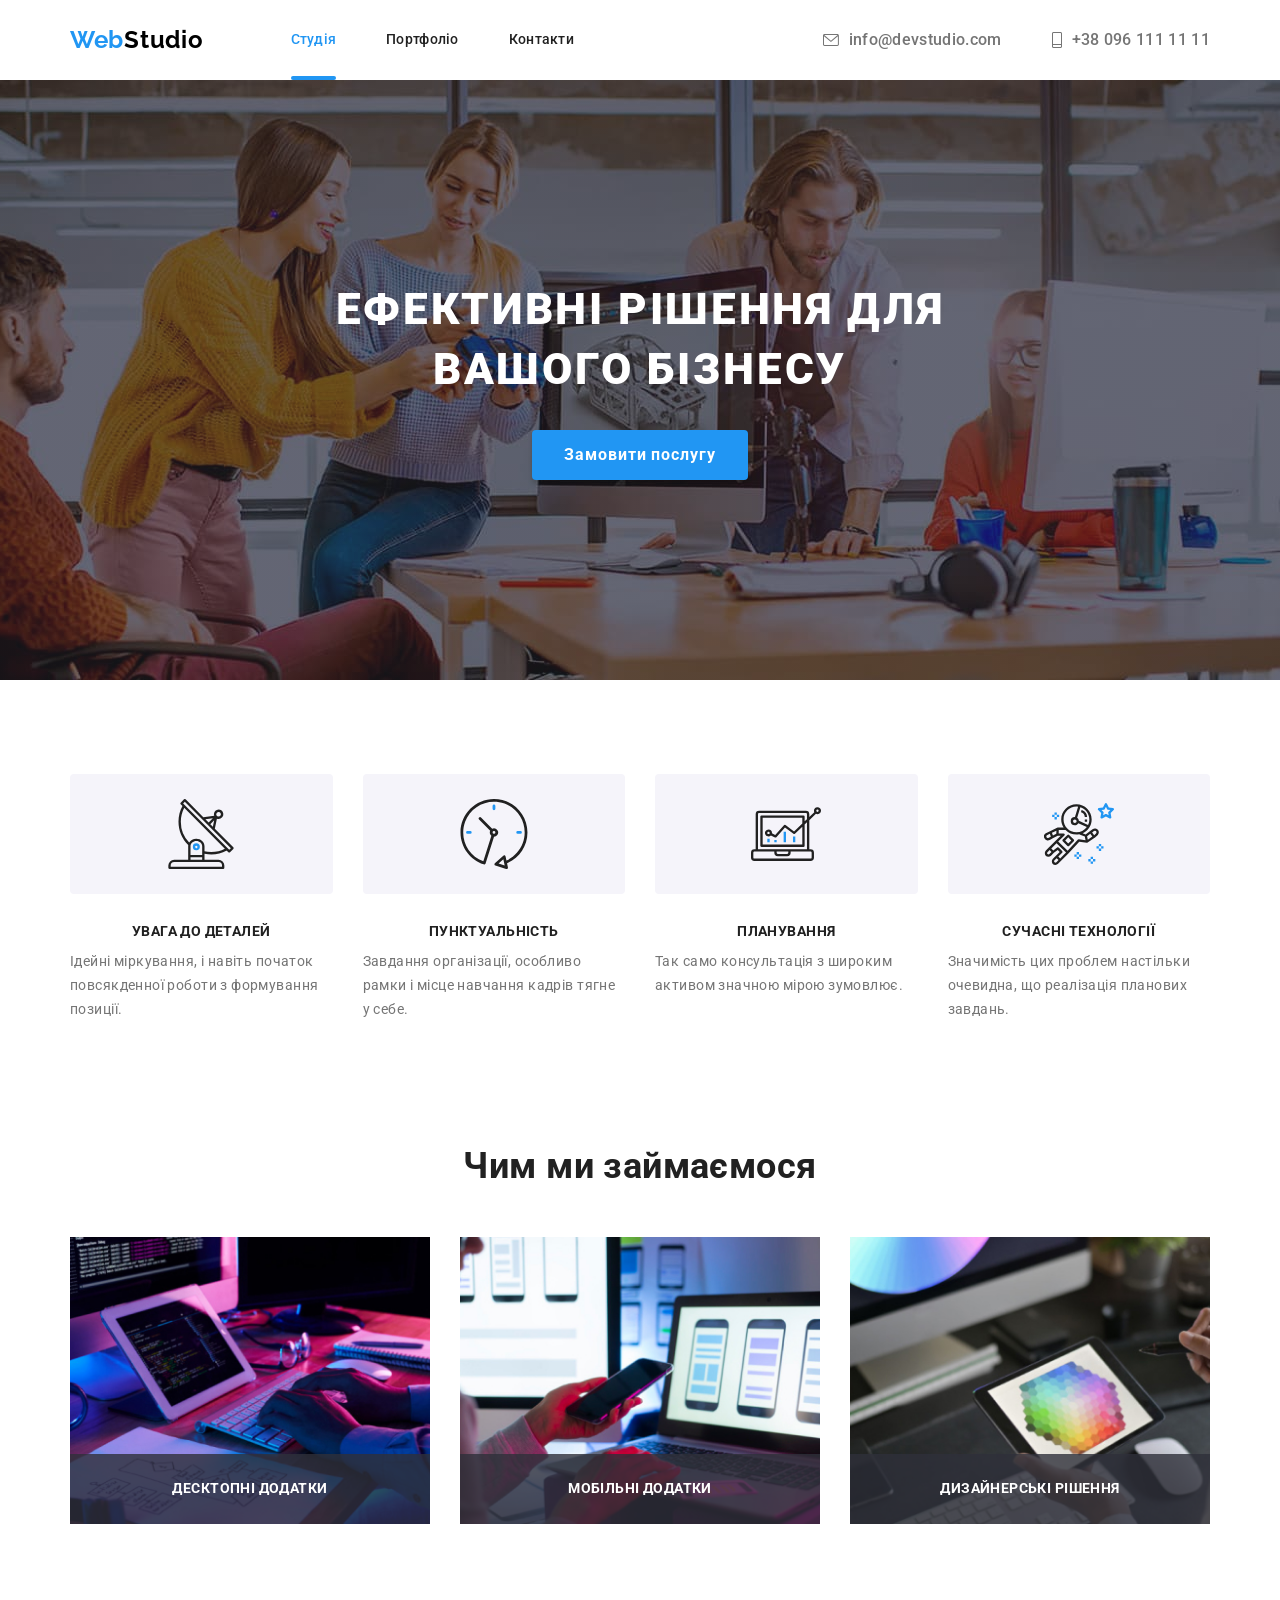
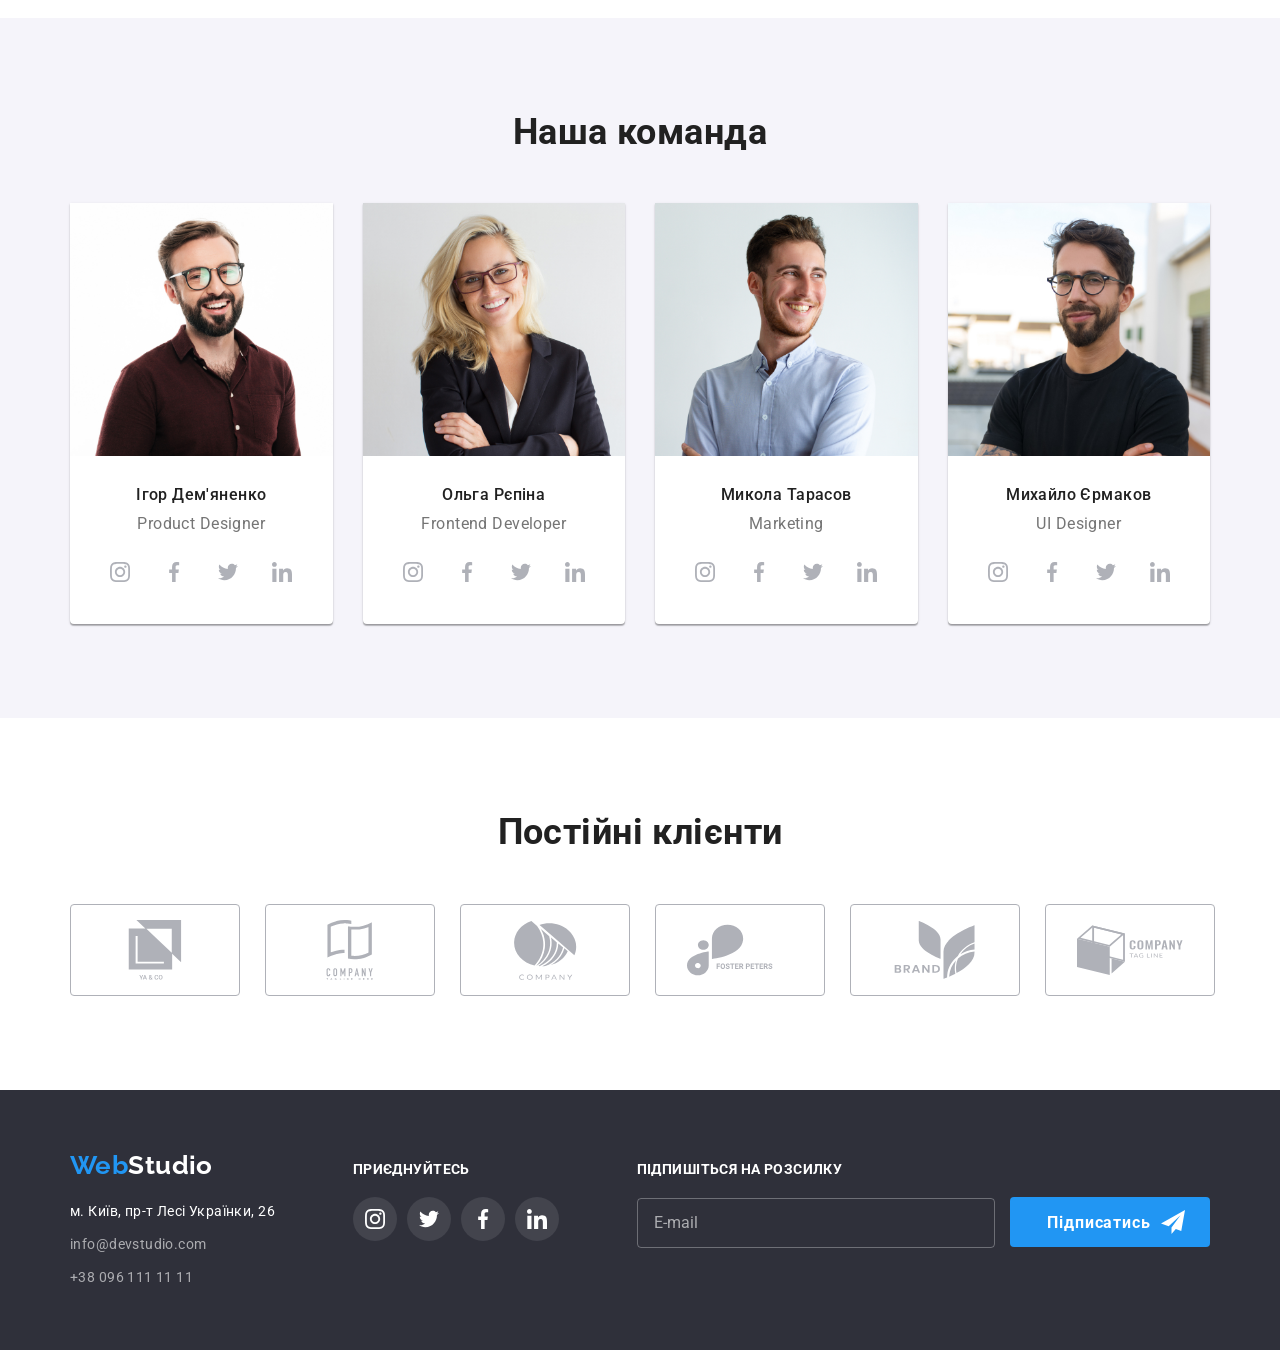
==== index.html @ fb8f612f "last" ====
<!DOCTYPE html>
<html lang="en">
<head>
    <meta charset="UTF-8">    
    <meta http-equiv="X-UA-Compatible" content="IE=edge">
    <meta name="viewport" content="width=device-width, initial-scale=1.0">
    <title>Document</title>
    <link rel="preconnect" href="https://fonts.googleapis.com">
    <link rel="preconnect" href="https://fonts.gstatic.com" crossorigin>
    <link href="https://fonts.googleapis.com/css2?family=Raleway:wght@700&family=Roboto:wght@400;500;700;900&display=swap"
        rel="stylesheet">
    <link rel="stylesheet" href="https://cdnjs.cloudflare.com/ajax/libs/modern-normalize/1.1.0/modern-normalize.min.css" integrity="sha512-wpPYUAdjBVSE4KJnH1VR1HeZfpl1ub8YT/NKx4PuQ5NmX2tKuGu6U/JRp5y+Y8XG2tV+wKQpNHVUX03MfMFn9Q==" crossorigin="anonymous" referrerpolicy="no-referrer" />
    <link rel="stylesheet" href="./css/main.min.css">
</head>

<body class="page">
        <header class="header">
            <div class="container container-header">
                <div class="nav">
                    <a class="nav__logo" href="./index.html"><span class="accent">Web</span>Studio</a>
                    <button type="button" class="mob-modal__open" data-menu-open>
                        <svg class="nav__logo__svg" widht="24" height="16">
                            <use href="./imges/symbol-defs.svg#icon-menu"></use>
                        </svg>
                    </button>

                    <ul class="site-nav">
                        <li class="site-nav__item"><a href="./index.html" class="site-nav__link link current">Студія</a></li>
                        <li class="site-nav__item"><a href="./portfolio.html" class="site-nav__link link">Портфоліо</a></li>
                        <li class="site-nav__item"><a href="" class="site-nav__link link">Контакти</a></li>
                    </ul>
                </div>
                <ul class="contacts">
                    <li>
                        <a href="mailto:info@devstudio.com" class="contacts__link">
                            <svg class="contacts__icon" width="16" height="12">
                                <use href="imges/symbol-defs.svg#icon-mail"></use>
                            </svg>
                             info@devstudio.com
                        </a>
                    </li>
                    <li>
                        <a href="tel:+380961111111" class="contacts__link">
                            <svg class="contacts__icon" width="10" height="16">
                                <use href="imges/symbol-defs.svg#icon-phone"></use>
                            </svg> 
                            +38 096 111 11 11
                        </a>
                    </li>
                </ul>
            </div>
        </header>

        <main class="main">
            <section class="hero section">
                <div class="container">
                    <h1 class="hero__title">Ефективні рішення для вашого бізнесу</h1>
                    <button type="button" class="hero__btn" data-modal-open>Замовити послугу</button>
                </div>
                <div class="backdrop-menu is-hidden" data-menu>
                <div class="mob-modal">
                    <div class="mob-menu__top">
                        <button type="button" class="mob-modal__close" data-menu-close>
                            <svg class="mob-modal-svg" width="18" height="18">
                                <use href="./imges/symbol-defs.svg#icon-close-menu"></use>
                            </svg>
                        </button>

                        <ul class="mob-nav">
                            <li class="mob-nav__item"><a href="./index.html" class="mob-nav__link link current">Студія</a></li>
                            <li class="mob-nav__item"><a href="./portfolio.html" class="mob-nav__link link">Портфоліо</a></li>
                            <li class="mob-nav__item"><a href="" class="mob-nav__link link">Контакти</a></li>
                        </ul>
                    </div>

                    <div class="mob-menu__bottom">
                        <ul class="mob-contacts">
                            <li class="mob-tel__item">
                                <a href="tel:+380961111111" class="mob-tel link">
                                    +38 096 111 11 11
                                </a>
                            </li>
                            <li class="mob-mail__item">
                                <a href="mailto:info@devstudio.com" class="mob-mail link">
                                    info@devstudio.com
                                </a>
                            </li>
                        </ul>

                        <ul class="mob-soc">
                            <li class="mob-soc__item"><a href="" class="mob-soc__link link current">Instagram</a></li>
                            <li class="mob-soc__item"><a href="" class="mob-soc__link link">Twitter</a></li>
                            <li class="mob-soc__item"><a href="" class="mob-soc__link link">Facebook</a></li>
                            <li class="mob-soc__item"><a href="" class="mob-soc__link link">Контакти</a></li>
                        </ul>
                    </div>          
                </div>
            </section>
        
            <section class="privilage section">
                <div class="container privilage__container">
                    <h2 class="section__title visualy-hidden">Привелегії</h2>
                    <ul class="privilage-list">
                        <li class="privilage__item">
                            <div class="privilage__soc">
                                <svg class="privilage__icon" width="70" height="70">
                                    <use href="./imges/symbol-defs.svg#icon-antenna"></use>
                                </svg>
                            </div>
                            <h3 class="privilage__title">увага до деталей</h3>
                            <p class="privilage__text">
                                Ідейні міркування, і навіть початок повсякденної роботи з формування  позиції.
                            </p>
                        </li>
                        <li class="privilage__item">
                            <div class="privilage__soc">
                                <svg class="privilage__icon" width="70" height="70">
                                    <use href="./imges/symbol-defs.svg#icon-clock"></use>
                                </svg>
                            </div>
                            <h3 class="privilage__title">пунктуальність</h3>
                            <p class="privilage__text">
                                Завдання організації, особливо рамки і місце навчання кадрів тягне у себе.
                            </p>
                        </li>
                        <li class="privilage__item">
                            <div class="privilage__soc">
                                <svg class="privilage__icon" width="70" height="70">
                                    <use href="./imges/symbol-defs.svg#icon-diagram"></use>
                                </svg>
                            </div>
                            <h3 class="privilage__title">планування</h3>
                            <p class="privilage__text">
                                Так само консультація з широким активом значною мірою зумовлює.
                            </p>
                        </li>
                        <li class="privilage__item">
                            <div class="privilage__soc">
                                <svg class="privilage__icon" width="70" height="70">
                                    <use href="./imges/symbol-defs.svg#icon-astronaut"></use>
                                </svg>
                            </div>
                            <h3 class="privilage__title">сучасні технології</h3>
                            <p class="privilage__text">
                                Значимість цих проблем настільки очевидна, що реалізація планових завдань.
                            </p>
                        </li>
                    </ul>
                </div>
            </section>
        
            <section class="about section">
               <div class="container about-container">
                 <h2 class="section__title">Чим ми займаємося</h2>
                 <ul class="about__list">
                    <li class="about__item">
                        <img src="./imges/box1.jpg" alt="Процес розробки сайту" width="370"/>
                        <p class="about__text" >десктопні додатки</p>
                    </li>
                    <li class="about__item">
                        <img src="./imges/box2.jpg" alt="Людина та телеaон" width="370"/>
                        <p class="about__text" >мобільні додатки</p>
                    </li>
                    <li class="about__item">
                        <img src="./imges/box3.jpg" alt="Вибір кольорової палітри" width="370"/>
                        <p class="about__text" >дизайнерські рішення</p>
                    </li>
                </ul>
               </div>
            </section>
        
            <section class="team section">
                <div class="container">
                    <h2 class="section__title">Наша команда</h2>
                    <ul class="team-list">
                    <li class="team-list__item">
                        <img src="./imges/man1.jpg" class="team-list__photo" alt="Дизайнер Ігор" width="450"/>
                        <div class="team-content">
                            <h3 class="team-content__title">Ігор Дем'яненко</h3>
                            <p class="team-content__text">Product Designer</p>
                            
                            <ul class="team-soc">
                                <li class="team-soc__item">
                                    <a href="" class="team-soc__link">
                                        <svg class="team-soc__icon" width="20" height="20">
                                            <use 
                                                href="./imges/symbol-defs.svg#icon-instagram">
                                            </use>
                                        </svg>
                                    </a>
                                </li>
                                <li class="team-soc__item">
                                    <a href="" class="team-soc__link">
                                        <svg class="team-soc__icon" width="20" height="20">
                                            <use 
                                                href="./imges/symbol-defs.svg#icon-facebook">
                                            </use>
                                        </svg>
                                    </a>
                                </li>
                                <li class="team-soc__item">
                                    <a href="" class="team-soc__link">
                                        <svg class="team-soc__icon" width="20" height="20">
                                            <use 
                                                href="./imges/symbol-defs.svg#icon-twitter">
                                            </use>
                                        </svg>
                                    </a>
                                </li>
                                <li class="team-soc__link">
                                    <a href="" class="team-soc__link">
                                        <svg class="team-soc__icon" width="20" height="20">
                                            <use 
                                                href="./imges/symbol-defs.svg#icon-linkedin">
                                            </use>
                                        </svg>
                                    </a>
                                </li>
                            </ul>
                        </div>
                    </li>
                    
                    <li class="team-list__item">
                        <img src="./imges/girl.jpg" class="team-list__photo" alt="Розробник Ольга" width="450"/>
                        <div class="team-content">
                            <h3 class="team-content__title">Ольга Рєпіна</h3>
                            <p class="team-content__text">Frontend Developer</p>
                            
                            <ul class="team-soc">
                                <li class="team-soc__item">
                                    <a href="" class="team-soc__link">
                                        <svg class="team-soc__icon" width="20" height="20">
                                            <use 
                                                href="./imges/symbol-defs.svg#icon-instagram">
                                            </use>
                                        </svg>
                                    </a>
                                </li>
                                <li class="team-soc__item">
                                    <a href="" class="team-soc__link">
                                        <svg class="team-soc__icon" width="20" height="20">
                                            <use 
                                                href="./imges/symbol-defs.svg#icon-facebook">
                                            </use>
                                        </svg>
                                    </a>
                                </li>
                                <li class="team-soc__item">
                                    <a href="" class="team-soc__link">
                                        <svg class="team-soc__icon" width="20" height="20">
                                            <use 
                                                href="./imges/symbol-defs.svg#icon-twitter">
                                            </use>
                                        </svg>
                                    </a>
                                </li>
                                <li class="team-soc__item">
                                    <a href="" class="team-soc__link">
                                        <svg class="team-soc__icon" width="20" height="20">
                                            <use 
                                                href="./imges/symbol-defs.svg#icon-linkedin">
                                            </use>
                                        </svg>
                                    </a>
                                </li>
                            </ul>
                      </div>
                    </li>
                    
                    <li class="team-list__item">
                        <img src="./imges/man2.jpg" class="team-list__photo" alt="Маркетолог Микола" width="450"/>
                        <div class="team-content">
                            <h3 class="team-content__title">Микола Тарасов</h3>
                            <p class="team-content__text">Marketing</p>
                            
                            <ul class="team-soc">
                                <li class="team-soc__item">
                                    <a href="" class="team-soc__link">
                                        <svg class="team-soc__icon" width="20" height="20">
                                            <use 
                                                href="./imges/symbol-defs.svg#icon-instagram">
                                            </use>
                                        </svg>
                                    </a>
                                </li>
                                <li class="team-soc__item">
                                    <a href="" class="team-soc__link">
                                        <svg class="team-soc__icon" width="20" height="20">
                                            <use 
                                                href="./imges/symbol-defs.svg#icon-facebook">
                                            </use>
                                        </svg>
                                    </a>
                                </li>
                                <li class="team-soc__item">
                                    <a href="" class="team-soc__link">
                                        <svg class="team-soc__icon" width="20" height="20">
                                            <use 
                                                href="./imges/symbol-defs.svg#icon-twitter">
                                            </use>
                                        </svg>
                                    </a>
                                </li>
                                <li class="team-soc__item">
                                    <a href="" class="team-soc__link">
                                        <svg class="team-soc__icon" width="20" height="20">
                                            <use 
                                                href="./imges/symbol-defs.svg#icon-linkedin">
                                            </use>
                                        </svg>
                                    </a>
                                </li>
                            </ul>
                        </div>
                    </li>
                    
                    <li class="team-list__item">
                        <img src="./imges/man3.jpg" class="team-list__photo" alt="Дизайнер Михайло" width="450"/>
                        <div class="team-content">
                            <h3 class="team-content__title">Михайло Єрмаков</h3>
                            <p class="team-content__text">UI Designer</p>
                            
                            <ul class="team-soc">
                                <li class="team-soc__item">
                                    <a href="" class="team-soc__link">
                                        <svg class="team-soc__icon" width="20" height="20">
                                            <use 
                                                href="./imges/symbol-defs.svg#icon-instagram">
                                            </use>
                                        </svg>
                                    </a>
                                </li>
                                <li class="team-soc__item">
                                    <a href="" class="team-soc__link">
                                        <svg class="team-soc__icon" width="20" height="20">
                                            <use 
                                                href="./imges/symbol-defs.svg#icon-facebook">
                                            </use>
                                        </svg>
                                    </a>
                                </li>
                                <li class="team-soc__item">
                                    <a href="" class="team-soc__link">
                                        <svg class="team-soc__icon" width="20" height="20">
                                            <use 
                                                href="./imges/symbol-defs.svg#icon-twitter">
                                            </use>
                                        </svg>
                                    </a>
                                </li>
                                <li class="team-soc__item">
                                    <a href="" class="team-soc__link">
                                        <svg class="team-soc__icon" width="20" height="20">
                                            <use 
                                                href="./imges/symbol-defs.svg#icon-linkedin">
                                            </use>
                                        </svg>
                                    </a>
                                </li>
                            </ul>
                        </div>
                    </li>
                </ul>
                </div>
            </section>

            <section class="regular-clients section">
                <div class="container">
                    <h2 class="section__title">Постійні клієнти</h2>
                    <ul class="regular-list">
                        <li class="regular-list__item">
                            <a href="" class="regular-list__link">
                                <svg class="regular-list__icon" width="106" height="60">
                                    <use href="imges/symbol-defs.svg#icon-company-one"></use>
                                </svg>
                            </a>
                        </li>
                        <li class="regular-list__item">
                            <a href="" class="regular-list__link">
                                <svg class="regular-list__icon" width="106" height="60">
                                    <use href="imges/symbol-defs.svg#icon-company-two"></use>
                                </svg>
                            </a>
                        </li>
                           
                        <li class="regular-list__item">
                            <a href="" class="regular-list__link">
                                <svg class="regular-list__icon" width="106" height="60">
                                    <use href="imges/symbol-defs.svg#icon-company-three"></use>
                                </svg>
                            </a>
                        </li>
                           <li class="regular-list__item">
                           <a href="" class="regular-list__link">
                                <svg class="regular-list__icon" width="106" height="60">
                                    <use href="imges/symbol-defs.svg#icon-company-four"></use>
                                </svg>
                            </a>
                        </li>
                           <li class="regular-list__item">
                            <a href="" class="regular-list__link">
                                <svg class="regular-list__icon" width="106" height="60">
                                    <use href="imges/symbol-defs.svg#icon-company-five"></use>
                                </svg>
                            </a>
                        </li>
                           <li class="regular-list__item">
                            <a href="" class="regular-list__link">
                                <svg class="regular-list__icon" width="106" height="60">
                                    <use href="imges/symbol-defs.svg#icon-company-six"></use>
                                </svg>
                            </a>
                        </li>
                    </ul>
                </div>
            </section>
        </main>

         <footer class="footer">
            <div class="container">
                <div class="footer-section">
                    <a class="footer__logo" href="./index.html"><span class="accent">Web</span>Studio</a>
                    <address class="address">
                        <ul class="address-list">
                            <li class="address-list__address">
                                <a href="https://goo.gl/maps/zkTxTiTkrvUxLXE88" class="address-list__link"> м. Київ, пр-т Лесі Українки, 26</a>
                            </li>

                            <li class="address-list__mail">
                                <a href="mailto:info@devstudio.com" class="link">info@devstudio.com</a>
                            </li>
                            <li class="address-list__tel">
                                <a href="tel:+380961111111" class="link">+38 096 111 11 11</a>
                            </li>
                        </ul>
                    </address>
                </div>  

                    <div class="footer-icons">
                        <h2 class="footer-soc__title">приєднуйтесь</h2>
                        <ul class="footer-soc__list">
                            <li class="footer-soc__item">
                                <a href="" class="footer-soc__link">
                                    <svg class="footer-soc__icon" width="20" height="20">
                                        <use href="imges/symbol-defs.svg#icon-instagram"></use>
                                    </svg>
                                </a>
                            </li>
                            <li class="footer-soc__item">
                                <a href="" class="footer-soc__link">
                                    <svg class="footer-soc__icon" width="20" height="20">
                                        <use href="imges/symbol-defs.svg#icon-twitter"></use>
                                    </svg>
                                </a>
                            </li>
                            <li class="footer-soc__item">
                                <a href="" class="footer-soc__link">
                                    <svg class="footer-soc__icon" width="20" height="20">
                                        <use href="imges/symbol-defs.svg#icon-facebook"></use>
                                    </svg>
                                </a>
                            </li>
                            <li class="footer-soc__item">
                                <a href="" class="footer-soc__link">
                                    <svg class="footer-soc__icon" width="20" height="20">
                                        <use href="imges/symbol-defs.svg#icon-linkedin"></use>
                                    </svg>
                                </a>
                            </li>
                        </ul>
                    </div>

                    <div class="footer-form">
                        <h2 class="footer-soc__title">підпишіться на розсилку</h2>
                        <form>
                          <label for="підпишіться на розсилку" name="subscribe">
                            <input 
                            type="email"
                            class="footer-form__email"
                            placeholder="E-mail"
                            >
                            </label>

                            <button type="submit" class="footer-form__btn">
                                <div class="footer-icon">
                                    <h2 class="footer-icon__title">Підписатись</h2>
                                    <svg class="footer-icon__svg" width="24" height="24">
                                        <use href="./imges/symbol-defs.svg#icon-form"></use>
                                    </svg>
                                </div>
                            </button>
                        </form>
                    </div>
            </div>
        </footer>
        <div class="backdrop is-hidden" data-modal>
                    <div class="modal">
                        <button type="button" class="modal-btn" data-modal-close>
                            <svg class="modal-svg" width="18" height="18">
                                <use href="./imges/symbol-defs.svg#icon-close"></use>
                            </svg>
                        </button>

                        <h2 class="modal-title">Залиште свої дані, ми вам передзвонимо</h2>

                       <div class="footer-form-container">
                         <form class="modal-form">
                                <label for="user-name" class="modal-label">
                                    <span class="user-name-title">Ім'я</span>
                                    <span class="input-svg">
                                        <input 
                                        type="text"
                                        name="user-name"
                                        id="user-name"
                                        class="modal-input"
                                        >
                                        <svg class="modal-form-svg" width="18" height="18">
                                            <use href="./imges/symbol-defs.svg#icon-form-person"></use>
                                        </svg>
                                    </span>
                                </label>

                                <label for="user-tel" class="modal-label">
                                    <span class="user-name-title">Телефон</span>
                                    <span class="input-svg">
                                        <input 
                                        type="tel"
                                        name="user-tel"
                                        id="user-tel"
                                        class="modal-input"
                                        >
                                        <svg class="modal-form-svg" width="18" height="18">
                                            <use href="./imges/symbol-defs.svg#icon-form-phone"></use>
                                        </svg>
                                    </span>
                                
                                </label>

                                <label for="user-email" class="modal-label">
                                    <span class="user-name-title">Пошта</span>
                                    <span class="input-svg">
                                        <input 
                                        type="email"
                                        name="user-tel"
                                        id="user-tel"
                                        class="modal-input"
                                        >
                                        <svg class="modal-form-svg" width="18" height="18">
                                            <use href="./imges/symbol-defs.svg#icon-form-email"></use>
                                        </svg>
                                    </span>
                                </label>
                           

                                <label for="user-comment" class="modal-user-comment">
                                    <span class="user-name-title">Коментар</span>
                                    <textarea 
                                    type="text"
                                    name="user-comment" 
                                    id="user-comment"
                                    class="modal-comment"
                                    placeholder="Введіть текст"></textarea>                                
                                </label>

                                <div class="check-box">
                                    <input 
                                    type="checkbox"
                                    class="input-checkbox visualy-hidden"
                                    id="checked"
                                    name="checked"
                                    required>

                                    <label for="checked" class="checked-content">
                                        <span class="checked-svg">
                                            <svg class="checked-icon" width="11" height="8">
                                                <use href="./imges/symbol-defs.svg#icon-checked"></use>
                                            </svg>
                                        </span>
                                        <span class="checked-text">Погоджуюся з розсилкою та приймаю
                                            <a href="#" class="checked-link">Умови договору</a>
                                        </span>
                                    </label>
                                </div>

                            <button type="submit" class="modal-form-btn">Відправити</button>
                        </form>
                       </div>
                    </div>
            </div>
            </div>


          <script src="./js/modal.js"></script>
          <script src="./js/menu.js"></script>
    </body>
</html>
---- css/main.min.css ----
:root{--accent-color: #2196F3;--title-text-color: #212121;--text-color: #757575;--btn-color: #F5F4FA;--white-color: #fff;--icon-color: #AFB1B8;--liner-gradient: linear-gradient(to right, rgba(47, 48, 58, 0.4), rgba(47, 48, 58, 0.4))}.visualy-hidden{position:absolute;white-space:nowrap;width:1px;height:1px;overflow:hidden;border:0;padding:0;clip:rect(0 0 0 0);-webkit-clip-path:inset(50%);clip-path:inset(50%);margin:-1px}.link{text-decoration:none;color:var(--title-text-color)}p,h1,h2,h3,h4,h5,h6{margin:0}ul,ol{margin:0;padding-left:0;list-style:none}button{cursor:pointer;border:none}address{font-style:normal}img{display:block;max-width:100%;height:auto}.page{background-color:var(--white-color);font-family:"Roboto",sans-serif;color:var(--title-text-color);font-size:14px;letter-spacing:.03em}.container{width:100%;padding-left:15px;padding-right:15px;margin:0 auto}@media screen and (min-width: 480px){.container{width:450px}}@media screen and (min-width: 768px){.container{width:738px}}@media screen and (min-width: 1200px){.container{width:1170px}}.section__title{font-size:28px;line-height:1.16;text-align:center;margin-bottom:50px}@media screen and (min-width: 1200px){.section__title{font-size:36px}}.section{padding-top:60px;padding-bottom:60px}@media screen and (min-width: 1200px){.section{padding-top:94px;padding-bottom:94px}}.backdrop{position:fixed;background-color:rgba(0,0,0,.2);top:0;width:100%;height:100%;-webkit-transition:opacity 300ms linear,visibility 300ms linear;transition:opacity 300ms linear,visibility 300ms linear}.modal{background:#fff;-webkit-box-shadow:0px 1px 3px rgba(0,0,0,.12),0px 1px 1px rgba(0,0,0,.14),0px 2px 1px rgba(0,0,0,.2);box-shadow:0px 1px 3px rgba(0,0,0,.12),0px 1px 1px rgba(0,0,0,.14),0px 2px 1px rgba(0,0,0,.2);border-radius:4px;width:450px;height:609px;position:absolute;top:50%;left:50%;-webkit-transform:translate(-50%, -50%);transform:translate(-50%, -50%);padding:40px}@media screen and (min-width: 1200px){.modal{width:528px;height:581px}}.modal-btn{background:var(--white-color);border:1px solid rgba(0,0,0,.1);width:30px;height:30px;border-radius:50%;position:absolute;top:8px;right:8px;-webkit-box-sizing:border-box;box-sizing:border-box;display:-webkit-box;display:-ms-flexbox;display:flex;-webkit-box-align:center;-ms-flex-align:center;align-items:center;-webkit-box-pack:center;-ms-flex-pack:center;justify-content:center}.modal-svg{-webkit-transition:fill 250ms cubic-bezier(0.4, 0, 0.2, 1);transition:fill 250ms cubic-bezier(0.4, 0, 0.2, 1)}.modal-btn:hover,.modal-btn:focus{fill:var(--accent-color)}.backdrop.is-hidden{opacity:0;visibility:hidden;pointer-events:none}.modal-title{font-weight:700;font-size:20px;line-height:1.15;letter-spacing:.03em;text-align:center;margin-bottom:12px}.modal-label{margin-bottom:10px;display:block}.user-name-title{font-size:12px;line-height:1.16;letter-spacing:.01em;font-weight:400;color:var(--text-color);display:block;margin-bottom:4px}.input-svg{position:relative;display:block}.modal-input,.modal-comment{width:100%;height:40px;border:1px solid rgba(33,33,33,.2);border-radius:4px;padding-left:42px;-webkit-transition:border 250ms cubic-bezier(0.4, 0, 0.2, 1);transition:border 250ms cubic-bezier(0.4, 0, 0.2, 1)}.modal-input:focus,.modal-comment:focus{outline:rgba(0,0,0,0);border:1px solid var(--accent-color)}.modal-input:focus+.modal-form-svg{fill:var(--accent-color)}.modal-user-comment{display:block;margin-bottom:20px}.modal-form-svg{position:absolute;top:50%;-webkit-transform:translateY(-50%);transform:translateY(-50%);left:12px;-webkit-transition:fill 250ms cubic-bezier(0.4, 0, 0.2, 1);transition:fill 250ms cubic-bezier(0.4, 0, 0.2, 1)}.modal-comment{width:100%;height:120px;border:1px solid rgba(33,33,33,.2);border-radius:4px;margin-top:4px;padding-top:12px;padding-left:16px;resize:none;display:block}.modal-comment::-webkit-input-placeholder{font-size:12px;line-height:1.16;letter-spacing:.01em;color:rgba(117,117,117,.5)}.modal-comment::-moz-placeholder{font-size:12px;line-height:1.16;letter-spacing:.01em;color:rgba(117,117,117,.5)}.modal-comment:-ms-input-placeholder{font-size:12px;line-height:1.16;letter-spacing:.01em;color:rgba(117,117,117,.5)}.modal-comment::-ms-input-placeholder{font-size:12px;line-height:1.16;letter-spacing:.01em;color:rgba(117,117,117,.5)}.modal-comment::placeholder{font-size:12px;line-height:1.16;letter-spacing:.01em;color:rgba(117,117,117,.5)}.check-box{display:-webkit-box;display:-ms-flexbox;display:flex;-webkit-box-align:center;-ms-flex-align:center;align-items:center;-webkit-box-pack:center;-ms-flex-pack:center;justify-content:center;margin-bottom:30px}.checked-content{display:-webkit-box;display:-ms-flexbox;display:flex;-webkit-box-align:center;-ms-flex-align:center;align-items:center;text-align:center}.checked-text,.checked-link{font-size:12px;line-height:1.16;letter-spacing:.03em}@media screen and (min-width: 1200px){.checked-text,.checked-link{font-size:14px;line-height:1.71;letter-spacing:.03em}}.checked-svg{border:2px solid var(--title-text-color);border-radius:2px;width:16px;height:15px;fill:rgba(0,0,0,0);display:-webkit-box;display:-ms-flexbox;display:flex;-webkit-box-align:center;-ms-flex-align:center;align-items:center;-webkit-box-pack:center;-ms-flex-pack:center;justify-content:center;margin-right:8px}.checked-text{color:var(--text-color)}.checked-link{color:var(--accent-color)}.input-checkbox:checked+.checked-content .checked-svg{background-color:var(--accent-color);border:rgba(0,0,0,0);fill:var(--white-color)}.modal-form-btn{min-width:200px;height:50px;border-radius:4px;background-color:var(--accent-color);font-size:16px;line-height:1.87;letter-spacing:.06em;color:var(--white-color);display:block;text-align:center;-webkit-box-pack:center;-ms-flex-pack:center;justify-content:center;-webkit-box-align:center;-ms-flex-align:center;align-items:center;margin:0 auto;-webkit-transition:color 250ms cubic-bezier(0.4, 0, 0.2, 1),background-color 250ms cubic-bezier(0.4, 0, 0.2, 1),-webkit-box-shadow 250ms cubic-bezier(0.4, 0, 0.2, 1);transition:color 250ms cubic-bezier(0.4, 0, 0.2, 1),background-color 250ms cubic-bezier(0.4, 0, 0.2, 1),-webkit-box-shadow 250ms cubic-bezier(0.4, 0, 0.2, 1);transition:box-shadow 250ms cubic-bezier(0.4, 0, 0.2, 1),color 250ms cubic-bezier(0.4, 0, 0.2, 1),background-color 250ms cubic-bezier(0.4, 0, 0.2, 1);transition:box-shadow 250ms cubic-bezier(0.4, 0, 0.2, 1),color 250ms cubic-bezier(0.4, 0, 0.2, 1),background-color 250ms cubic-bezier(0.4, 0, 0.2, 1),-webkit-box-shadow 250ms cubic-bezier(0.4, 0, 0.2, 1)}.modal-form-btn:hover,.modal-form-btn:focus{-webkit-box-shadow:0px 4px 4px rgba(0,0,0,.15);box-shadow:0px 4px 4px rgba(0,0,0,.15)}.container-header{display:-webkit-box;display:-ms-flexbox;display:flex;-webkit-box-align:center;-ms-flex-align:center;align-items:center}.nav{display:-webkit-box;display:-ms-flexbox;display:flex;-webkit-box-align:center;-ms-flex-align:center;align-items:center}@media screen and (min-width: 1200px){.nav__logo__svg{display:none}}.nav__logo{text-decoration:none;color:#000;font-family:"Raleway",sans-serif;font-weight:700;font-size:24px;line-height:1.16;letter-spacing:.03em;padding-top:16px;padding-bottom:16px}@media screen and (min-width: 768px){.nav__logo{margin-right:87px}}@media screen and (min-width: 1200px){.nav__logo{padding-top:24px;padding-bottom:25px}}.accent{color:var(--accent-color)}.site-nav,.contacts{display:none;gap:50px}@media screen and (min-width: 748px){.site-nav,.contacts{display:-webkit-box;display:-ms-flexbox;display:flex}}.site-nav__link{display:block;font-weight:500;line-height:1.14;letter-spacing:.02em;padding:32px 0;position:relative;-webkit-transition:color 250ms cubic-bezier(0.4, 0, 0.2, 1);transition:color 250ms cubic-bezier(0.4, 0, 0.2, 1)}.site-nav__item{position:relative}.site-nav__link:hover,.site-nav__link:focus,.contacts__link:hover,.contacts__link:focus{color:var(--accent-color)}.site-nav .current{color:var(--accent-color)}.site-nav__item .current::after{content:"";left:0;bottom:0;display:block;width:100%;height:4px;border-radius:2px;background-color:var(--accent-color);position:absolute}.contacts{display:none;margin-left:auto;gap:50px}@media screen and (min-width: 748px){.contacts{display:-webkit-box;display:-ms-flexbox;display:flex}}.contacts__link{-webkit-transition:color 250ms cubic-bezier(0.4, 0, 0.2, 1);transition:color 250ms cubic-bezier(0.4, 0, 0.2, 1)}@media screen and (min-width: 748px){.contacts__link{font-weight:500;font-size:14px;line-height:1.14;letter-spacing:.02em;text-decoration:none;color:var(--text-color);display:-webkit-box;display:-ms-flexbox;display:flex}}@media screen and (min-width: 1200px){.contacts__link{display:-webkit-box;display:-ms-flexbox;display:flex;-webkit-box-align:center;-ms-flex-align:center;align-items:center;-webkit-box-pack:center;-ms-flex-pack:center;justify-content:center;gap:10px;padding:24px 0;font-weight:500;font-size:16px;line-height:1.14;letter-spacing:.02em}}.contacts__icon{fill:currentColor}.contacts__link:hover,.contacts__link:focus{color:var(--accent-color)}.mob-modal{height:100%;display:-webkit-box;display:-ms-flexbox;display:flex;-webkit-box-orient:vertical;-webkit-box-direction:normal;-ms-flex-direction:column;flex-direction:column;-webkit-box-pack:justify;-ms-flex-pack:justify;justify-content:space-between;overflow:auto;position:relative}.mob-modal__open{border:none;border-color:rgba(0,0,0,0);background-color:rgba(0,0,0,0);margin-left:auto}@media screen and (min-width: 748px){.mob-modal__open{display:none}}.mob-modal__close{border:none;border-color:rgba(0,0,0,0);background-color:rgba(0,0,0,0);padding:0;position:absolute;top:10px;right:15px}.backdrop-menu{background-color:#fff;position:fixed;top:0;width:100%;height:100%;padding:48px 40px;z-index:1}@media screen and (min-width: 748px){.backdrop-menu{display:none}}.mob-nav__link{font-weight:500;font-size:40px;line-height:1.17;letter-spacing:.02em;color:var(--title-text-color);-webkit-transition:color 250ms cubic-bezier(0.4, 0, 0.2, 1);transition:color 250ms cubic-bezier(0.4, 0, 0.2, 1)}.mob-nav__item{margin-bottom:32px}.mob-nav__link:hover,.mob-nav__link:focus{color:var(--accent-color)}.mob-nav__item .current{color:var(--accent-color)}.mob-tel{font-weight:500;font-size:34px;line-height:1.17;letter-spacing:.02em;color:var(--accent-color)}.mob-mail{font-weight:500;font-size:24px;line-height:1.16;letter-spacing:.02em;color:var(--text-color)}.mob-tel__item{margin-bottom:32px}.mob-mail__item{margin-bottom:64px}.mob-soc{display:-webkit-box;display:-ms-flexbox;display:flex}.mob-soc__link{font-weight:500;font-size:18px;line-height:1.22;letter-spacing:.02em;color:var(--accent-color)}.mob-soc__item:not(:last-child)::after{content:"";width:22px;border:1px solid rgba(33,33,33,.2);margin-right:10px;margin-left:10px}.hero{min-width:480px;max-width:768px;height:400px;margin-left:auto;margin-right:auto;background-image:var(--liner-gradient),url(../imges/bg-mob.jpg);background-repeat:no-repeat;background-position:center;background-size:cover;padding-top:118px;padding-bottom:118px}@media(min-device-pixel-ratio: 2),(-webkit-min-device-pixel-ratio: 2),(min-resolution: 192dpi),(min-resolution: 2dppx){.hero{background-image:var(--liner-gradient),url(../imges/bg-mob-2x.jpg)}}@media screen and (min-width: 768px){.hero{background-image:var(--liner-gradient),url(../imges/bg-tab.jpg);min-width:768px;max-width:1200px;height:400px}}@media screen and (min-width: 768px)and (min-device-pixel-ratio: 2),screen and (min-width: 768px)and (-webkit-min-device-pixel-ratio: 2),screen and (min-width: 768px)and (min-resolution: 192dpi),screen and (min-width: 768px)and (min-resolution: 2dppx){.hero{background-image:var(--liner-gradient),url(../imges/bg-tab-2x.jpg)}}@media screen and (min-width: 1200px){.hero{background-image:var(--liner-gradient),url(../imges/bg-desc.jpg);min-width:1200px;max-width:1600px;height:600px;padding-top:200px;padding-bottom:200px}}@media screen and (min-width: 1200px)and (min-device-pixel-ratio: 2),screen and (min-width: 1200px)and (-webkit-min-device-pixel-ratio: 2),screen and (min-width: 1200px)and (min-resolution: 192dpi),screen and (min-width: 1200px)and (min-resolution: 2dppx){.hero{background-image:var(--liner-gradient),url(../imges/bg-desc-2x.jpg)}}.hero__title{color:var(--white-color);font-weight:900;font-size:26px;line-height:1.61;letter-spacing:.06em;text-align:center;text-transform:uppercase;max-width:360px;margin-left:auto;margin-right:auto;margin-bottom:30px}@media screen and (min-width: 1200px){.hero__title{font-weight:900;font-size:44px;line-height:1.36;letter-spacing:.06em;max-width:696px}}.hero__btn{background-color:var(--accent-color);color:var(--white-color);min-width:200px;height:50px;left:692px;top:430px;font-weight:700;font-size:16px;line-height:1.87;letter-spacing:.06em;-webkit-box-align:center;-ms-flex-align:center;align-items:center;text-align:center;-webkit-box-shadow:0px 4px 4px rgba(0,0,0,.15);box-shadow:0px 4px 4px rgba(0,0,0,.15);border-radius:4px;height:50px;display:block;margin:0 auto;-webkit-transition:color 250ms cubic-bezier(0.4, 0, 0.2, 1),background-color 250ms cubic-bezier(0.4, 0, 0.2, 1);transition:color 250ms cubic-bezier(0.4, 0, 0.2, 1),background-color 250ms cubic-bezier(0.4, 0, 0.2, 1)}@media screen and (min-width: 1200px){.hero__btn{min-width:216px}}.hero__btn:hover,.hero__btn:focus{background-color:#188ce8}.privilage{padding-bottom:0}.privilage-list{display:-webkit-box;display:-ms-flexbox;display:flex;-ms-flex-wrap:wrap;flex-wrap:wrap;gap:30px}@media screen and (min-width: 768px){.privilage__item{width:calc((100% - 30px)/2)}}@media screen and (min-width: 1200px){.privilage__item{width:calc((100% - 90px)/4)}}.privilage__item:not(:last-child){margin-bottom:30px}.privilage__title{font-size:14px;line-height:1.14;text-transform:uppercase;margin-bottom:10px;text-align:center;-webkit-box-pack:center;-ms-flex-pack:center;justify-content:center}.privilage__text{color:var(--text-color);line-height:1.71}.privilage__soc{height:120px;background-color:#f5f4fa;margin-bottom:30px;border-radius:4px;display:-webkit-box;display:-ms-flexbox;display:flex;-webkit-box-align:center;-ms-flex-align:center;align-items:center;-webkit-box-pack:center;-ms-flex-pack:center;justify-content:center}@media screen and (max-width: 1200px){.about{display:none}}.about__list{display:-webkit-box;display:-ms-flexbox;display:flex;gap:30px}.about__item{width:calc((100% - 60px)/3);position:relative}.about__text{font-weight:700;font-size:14px;line-height:1.14;color:var(--white-color);background-color:rgba(47,48,58,.8);width:100%;height:70px;text-transform:uppercase;position:absolute;bottom:0;left:0;display:-webkit-box;display:-ms-flexbox;display:flex;-webkit-box-align:center;-ms-flex-align:center;align-items:center;-webkit-box-pack:center;-ms-flex-pack:center;justify-content:center}.team{background-color:#f5f4fa}.team-list{display:-webkit-box;display:-ms-flexbox;display:flex;-ms-flex-wrap:wrap;flex-wrap:wrap;gap:30px}.team-list__item{background-color:var(--white-color);-webkit-box-shadow:0px 1px 3px rgba(0,0,0,.12),0px 1px 1px rgba(0,0,0,.14),0px 2px 1px rgba(0,0,0,.2);box-shadow:0px 1px 3px rgba(0,0,0,.12),0px 1px 1px rgba(0,0,0,.14),0px 2px 1px rgba(0,0,0,.2);border-radius:0px 0px 4px 4px;-webkit-box-align:center;-ms-flex-align:center;align-items:center}@media screen and (min-width: 768px){.team-list__item{width:calc((100% - 30px)/2)}}@media screen and (min-width: 1200px){.team-list__item{width:calc((100% - 90px)/4)}}.team-content{padding-top:30px;padding-bottom:30px}.team-content__title{font-weight:500;font-size:16px;line-height:1.18;margin-bottom:10px;text-align:center}.team-content__text{color:var(--text-color);font-size:16px;line-height:1.18;text-align:center;margin-bottom:16px}.team-soc{display:-webkit-box;display:-ms-flexbox;display:flex;-webkit-box-align:center;-ms-flex-align:center;align-items:center;-webkit-box-pack:center;-ms-flex-pack:center;justify-content:center;gap:10px}.team-soc__link{width:100%;height:100%;width:44px;height:44px;display:-webkit-box;display:-ms-flexbox;display:flex;-webkit-box-align:center;-ms-flex-align:center;align-items:center;-webkit-box-pack:center;-ms-flex-pack:center;justify-content:center;border-radius:50%;-webkit-transition:background-color 250ms cubic-bezier(0.4, 0, 0.2, 1);transition:background-color 250ms cubic-bezier(0.4, 0, 0.2, 1)}.team-soc__icon{fill:var(--icon-color);-webkit-transition:fill 250ms cubic-bezier(0.4, 0, 0.2, 1);transition:fill 250ms cubic-bezier(0.4, 0, 0.2, 1)}.team-soc__link:hover,.team-soc__link:focus{background-color:var(--accent-color)}.team-soc__link:hover .team-soc__icon,.team-soc__link:focus .team-soc__icon{fill:var(--white-color)}.regular-list{display:-webkit-box;display:-ms-flexbox;display:flex;-ms-flex-wrap:wrap;flex-wrap:wrap;gap:30px;margin-top:50px}@media screen and (min-width: 480px){.regular-list__item{width:calc((100% - 30px)/2)}}@media screen and (min-width: 768px){.regular-list__item{width:calc((100% - 60px)/3)}}@media screen and (min-width: 1200px){.regular-list__item{width:calc((100% - 150px)/6)}}.regular-list__link{display:-webkit-box;display:-ms-flexbox;display:flex;height:92px;width:210px;-webkit-box-align:center;-ms-flex-align:center;align-items:center;-webkit-box-pack:center;-ms-flex-pack:center;justify-content:center;border:1px solid #afb1b8;border-radius:4px;color:var(--icon-color);-webkit-transition:color 250ms cubic-bezier(0.4, 0, 0.2, 1),border-color 250ms cubic-bezier(0.4, 0, 0.2, 1);transition:color 250ms cubic-bezier(0.4, 0, 0.2, 1),border-color 250ms cubic-bezier(0.4, 0, 0.2, 1)}@media screen and (min-width: 748px){.regular-list__link{width:226px}}@media screen and (min-width: 1200px){.regular-list__link{width:170px}}.regular-list__icon{fill:currentColor}.regular-list__link:hover,.regular-list__link:focus{border-color:var(--accent-color);color:var(--accent-color)}.footer{background-color:#2f303a;padding-top:60px;padding-bottom:60px}.address-list__address,.address-list__mail{margin-bottom:8px}@media screen and (min-width: 1200px){.address-list__address,.address-list__mail{margin-bottom:9px}}.address-list{margin-bottom:60px}@media screen and (min-width: 1200px){.address-list{margin-bottom:0}}.address-list__link,.address .link{line-height:1.71}.address .link{color:rgba(255,255,255,.6);font-style:normal}.address-list__link{color:var(--white-color);text-decoration:none}.footer__logo{color:var(--white-color);margin-right:0;display:block;text-decoration:none;font-family:"Raleway",sans-serif;margin-bottom:20px;font-weight:700;font-size:26px;line-height:1.19}.footer .link:hover,.footer .link:focus{color:var(--accent-color)}.footer .link{-webkit-transition:color 250ms cubic-bezier(0.4, 0, 0.2, 1);transition:color 250ms cubic-bezier(0.4, 0, 0.2, 1)}.footer-soc__list{display:-webkit-box;display:-ms-flexbox;display:flex;-webkit-box-align:center;-ms-flex-align:center;align-items:center;-webkit-box-pack:center;-ms-flex-pack:center;justify-content:center;gap:10px;margin-bottom:60px}@media screen and (min-width: 1200px){.footer-soc__list{margin-bottom:0}}.footer-soc__link{width:100%;height:100%;display:-webkit-box;display:-ms-flexbox;display:flex;-webkit-box-align:center;-ms-flex-align:center;align-items:center;-webkit-box-pack:center;-ms-flex-pack:center;justify-content:center;width:44px;height:44px;border-radius:50%;background-color:#43444d;-webkit-transition:background-color 250ms cubic-bezier(0.4, 0, 0.2, 1);transition:background-color 250ms cubic-bezier(0.4, 0, 0.2, 1)}.footer-soc__icon{fill:var(--white-color)}.footer-soc__link:hover,.footer-soc__link:focus{background-color:var(--accent-color)}.footer-soc__title{font-size:14px;line-height:1.14;letter-spacing:.03em;text-transform:uppercase;color:var(--white-color);margin-bottom:20px}.footer>.container{margin:0 auto}@media screen and (min-width: 1200px){.footer>.container{display:-webkit-box;display:-ms-flexbox;display:flex;-webkit-box-align:baseline;-ms-flex-align:baseline;align-items:baseline;-webkit-box-pack:justify;-ms-flex-pack:justify;justify-content:space-between}}.footer-form__email{width:358px;height:50px;border:1px solid rgba(255,255,255,.3);background-color:rgba(0,0,0,0);border-radius:4px;color:var(--white-color);padding-left:16px;margin-bottom:20px}.footer-form__email::-webkit-input-placeholder{font-weight:400;font-size:16px;line-height:1.25;color:rgba(255,255,255,.6)}.footer-form__email::-moz-placeholder{font-weight:400;font-size:16px;line-height:1.25;color:rgba(255,255,255,.6)}.footer-form__email:-ms-input-placeholder{font-weight:400;font-size:16px;line-height:1.25;color:rgba(255,255,255,.6)}.footer-form__email::-ms-input-placeholder{font-weight:400;font-size:16px;line-height:1.25;color:rgba(255,255,255,.6)}.footer-form__email::placeholder{font-weight:400;font-size:16px;line-height:1.25;color:rgba(255,255,255,.6)}.footer-form__btn{width:200px;height:50px;background-color:var(--accent-color);border-radius:4px;-webkit-box-align:center;-ms-flex-align:center;align-items:center;-webkit-box-pack:center;-ms-flex-pack:center;justify-content:center;align-items:center;justify-content:center;margin-left:12px;-webkit-transition:color 250ms cubic-bezier(0.4, 0, 0.2, 1),background-color 250ms cubic-bezier(0.4, 0, 0.2, 1),fill 250ms cubic-bezier(0.4, 0, 0.2, 1),-webkit-box-shadow 250ms cubic-bezier(0.4, 0, 0.2, 1);transition:color 250ms cubic-bezier(0.4, 0, 0.2, 1),background-color 250ms cubic-bezier(0.4, 0, 0.2, 1),fill 250ms cubic-bezier(0.4, 0, 0.2, 1),-webkit-box-shadow 250ms cubic-bezier(0.4, 0, 0.2, 1);transition:box-shadow 250ms cubic-bezier(0.4, 0, 0.2, 1),color 250ms cubic-bezier(0.4, 0, 0.2, 1),background-color 250ms cubic-bezier(0.4, 0, 0.2, 1),fill 250ms cubic-bezier(0.4, 0, 0.2, 1);transition:box-shadow 250ms cubic-bezier(0.4, 0, 0.2, 1),color 250ms cubic-bezier(0.4, 0, 0.2, 1),background-color 250ms cubic-bezier(0.4, 0, 0.2, 1),fill 250ms cubic-bezier(0.4, 0, 0.2, 1),-webkit-box-shadow 250ms cubic-bezier(0.4, 0, 0.2, 1)}.footer-icon__title{font-size:16px;line-height:1.87;letter-spacing:.06em;color:var(--white-color);margin-left:12px}.footer-icon{display:-webkit-box;display:-ms-flexbox;display:flex;-webkit-box-align:center;-ms-flex-align:center;align-items:center;-webkit-box-pack:center;-ms-flex-pack:center;justify-content:center;gap:10px}.footer-form__btn:hover,.footer-form__btn:focus{-webkit-box-shadow:0px 4px 4px rgba(0,0,0,.15);box-shadow:0px 4px 4px rgba(0,0,0,.15)}.footer-icon__svg{fill:var(--white-color)}.portfolio{padding-top:60px;padding-bottom:60px}.header-nav{border-bottom:1px solid #ececec}.portfolio-content{padding:20px 24px;border:1px solid #eee}.portfolio-btn__btn{background-color:var(--btn-color);border-radius:4px;font-weight:500;font-size:16px;line-height:1.62;padding:6px 22px;-webkit-transition:color 250ms cubic-bezier(0.4, 0, 0.2, 1),background-color 250ms cubic-bezier(0.4, 0, 0.2, 1),-webkit-box-shadow 250ms cubic-bezier(0.4, 0, 0.2, 1);transition:color 250ms cubic-bezier(0.4, 0, 0.2, 1),background-color 250ms cubic-bezier(0.4, 0, 0.2, 1),-webkit-box-shadow 250ms cubic-bezier(0.4, 0, 0.2, 1);transition:color 250ms cubic-bezier(0.4, 0, 0.2, 1),background-color 250ms cubic-bezier(0.4, 0, 0.2, 1),box-shadow 250ms cubic-bezier(0.4, 0, 0.2, 1);transition:color 250ms cubic-bezier(0.4, 0, 0.2, 1),background-color 250ms cubic-bezier(0.4, 0, 0.2, 1),box-shadow 250ms cubic-bezier(0.4, 0, 0.2, 1),-webkit-box-shadow 250ms cubic-bezier(0.4, 0, 0.2, 1)}.portfolio-btn__list{display:-webkit-box;display:-ms-flexbox;display:flex;-webkit-box-align:center;-ms-flex-align:center;align-items:center;-webkit-box-pack:center;-ms-flex-pack:center;justify-content:center;-ms-flex-wrap:wrap;flex-wrap:wrap;gap:8px;margin-bottom:50px}.portfolio-cards__item:hover,.portfolio-cards__item:focus{-webkit-box-shadow:0px 1px 1px rgba(0,0,0,.12),0px 4px 4px rgba(0,0,0,.06),1px 4px 6px rgba(0,0,0,.16);box-shadow:0px 1px 1px rgba(0,0,0,.12),0px 4px 4px rgba(0,0,0,.06),1px 4px 6px rgba(0,0,0,.16)}.portfolio-content__title{margin-bottom:4px}.portfolio-btn__btn:hover,.portfolio-btn__btn:focus{background-color:var(--accent-color);color:var(--white-color);-webkit-box-shadow:0px 3px 1px rgba(0,0,0,.1),0px 1px 2px rgba(0,0,0,.08),0px 2px 2px rgba(0,0,0,.12);box-shadow:0px 3px 1px rgba(0,0,0,.1),0px 1px 2px rgba(0,0,0,.08),0px 2px 2px rgba(0,0,0,.12)}.portfolio-btn__btn.current{background-color:var(--accent-color);color:var(--white-color);padding:6px 25px}.portfolio-cards__list{display:-webkit-box;display:-ms-flexbox;display:flex;-ms-flex-wrap:wrap;flex-wrap:wrap;gap:30px}.portfolio-cards__item{width:calc((100% - 60px)/3)}.portfolio-cards__item:hover{display:block}.portfolio-cards__item:hover .portfolio-cards__text,.portfolio-cards__item:focus .portfolio-cards__text{-webkit-transform:translateY(0);transform:translateY(0)}.portfolio-content__title{font-size:18px;line-height:2;letter-spacing:.06em}.portfolio-content__text{color:var(--text-color);font-size:16px;line-height:1.87}.portfolio-cards__text{position:absolute;top:0;left:0;font-size:18px;line-height:1.55;color:var(--white-color);background-color:rgba(33,150,243,.9);height:100%;width:100%;padding:24px;display:-webkit-box;display:-ms-flexbox;display:flex;-webkit-box-align:center;-ms-flex-align:center;align-items:center;-webkit-box-pack:center;-ms-flex-pack:center;justify-content:center;-webkit-transform:translateY(101%);transform:translateY(101%);-webkit-transition:-webkit-transform 250ms cubic-bezier(0.4, 0, 0.2, 1);transition:-webkit-transform 250ms cubic-bezier(0.4, 0, 0.2, 1);transition:transform 250ms cubic-bezier(0.4, 0, 0.2, 1);transition:transform 250ms cubic-bezier(0.4, 0, 0.2, 1), -webkit-transform 250ms cubic-bezier(0.4, 0, 0.2, 1)}.portfolio-cards__item{position:relative}.portfolio-cards__hover{position:relative;overflow:hidden}/*# sourceMappingURL=main.min.css.map */
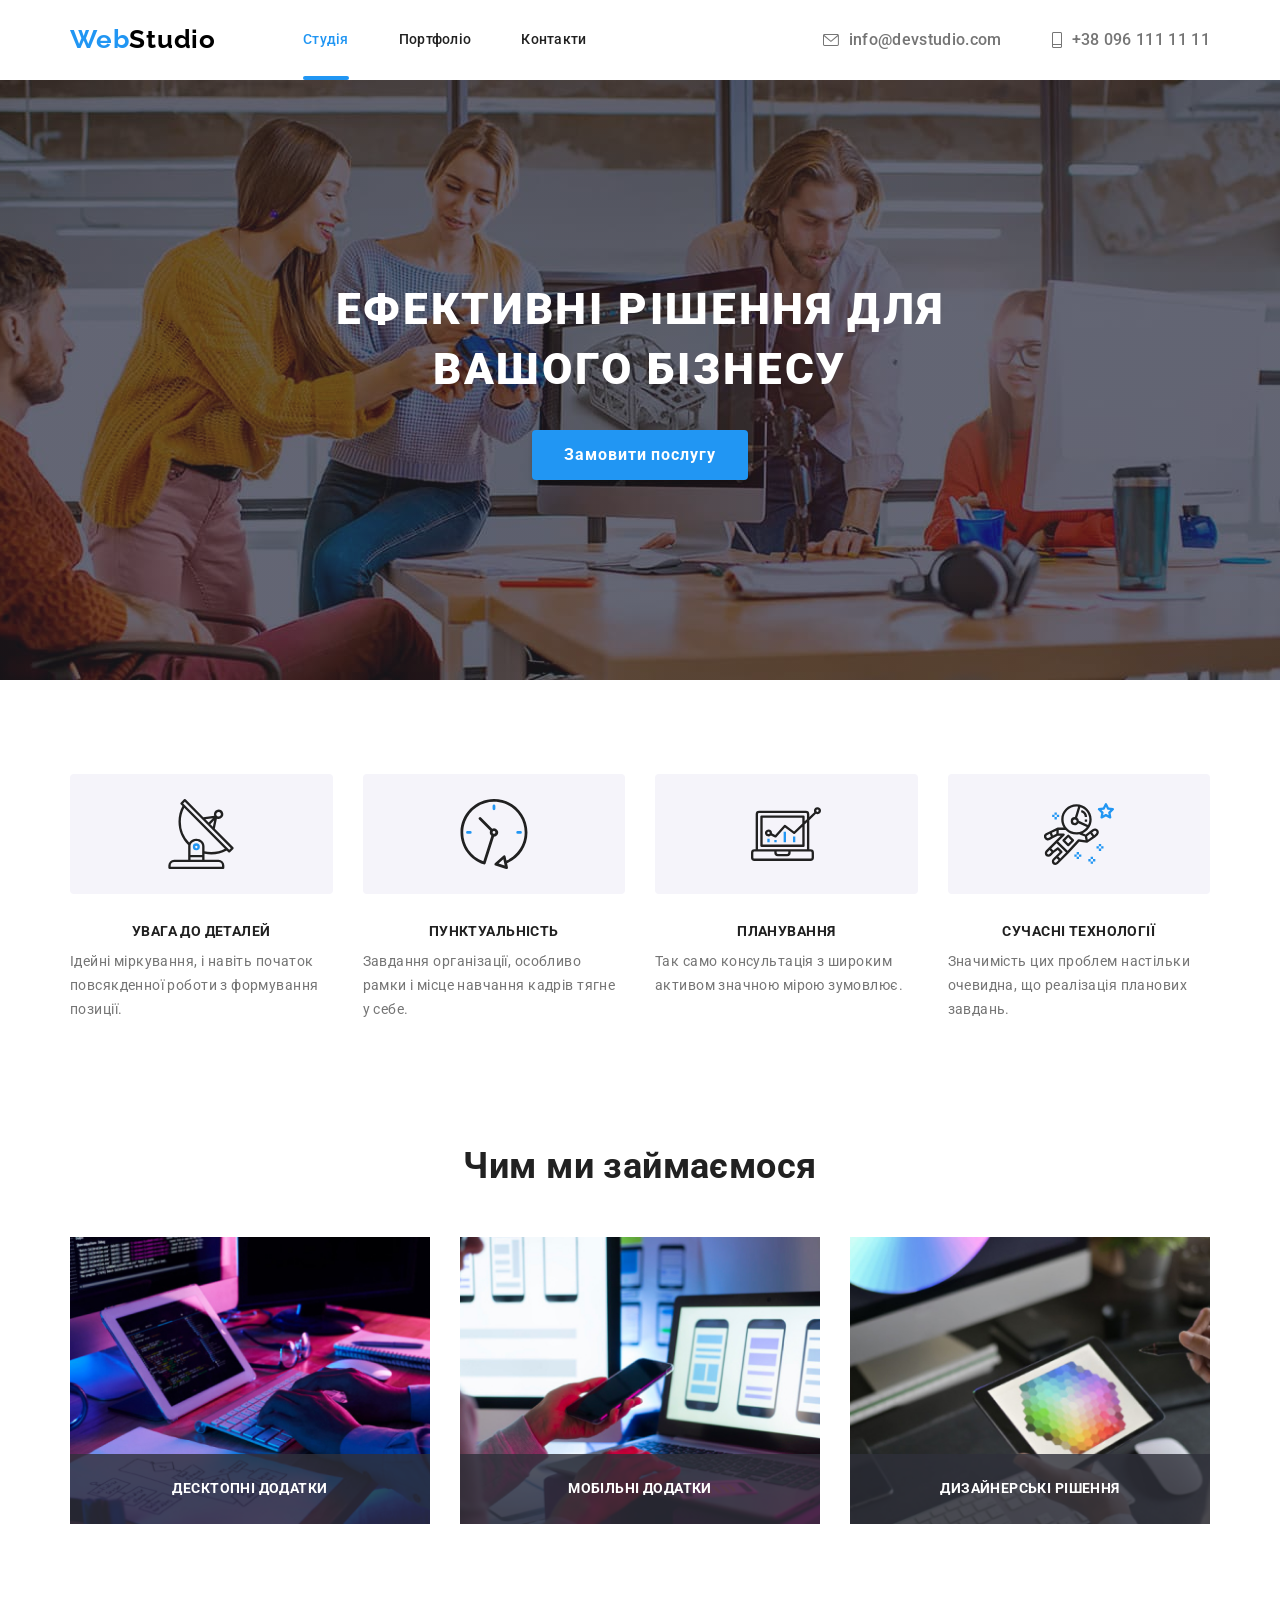
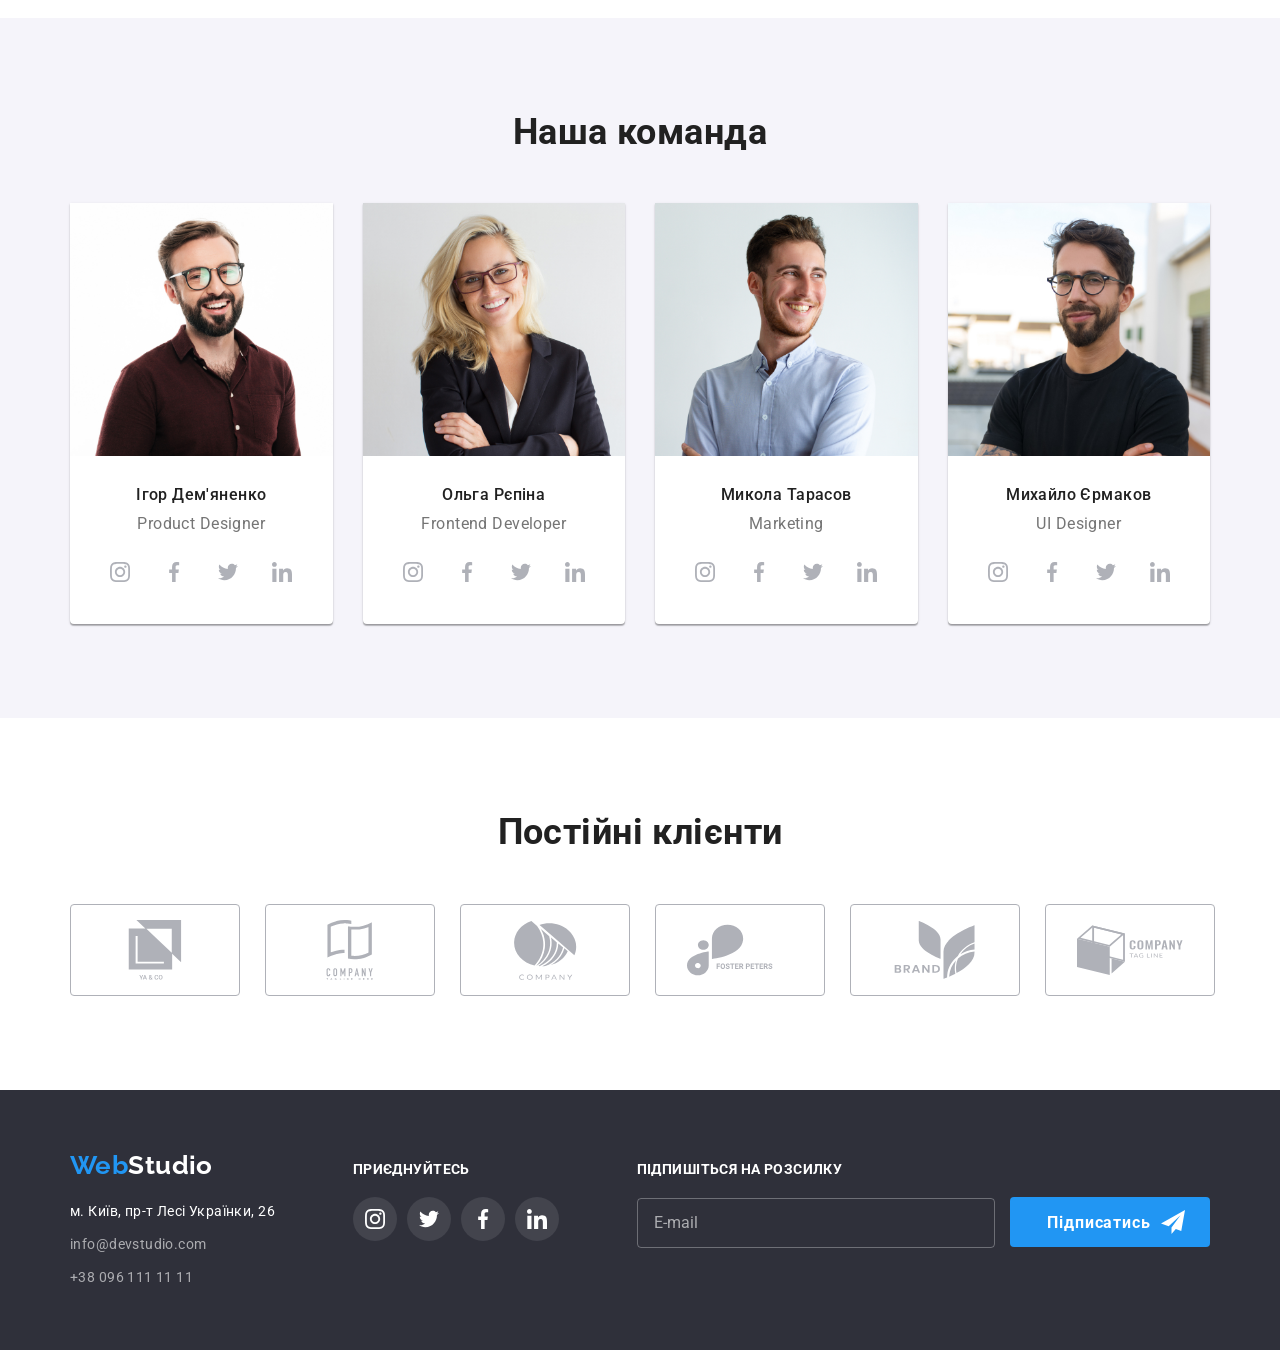
==== commit 784029dd: "last" ====
--- a/index.html
+++ b/index.html
@@ -18,11 +18,6 @@
             <div class="container container-header">
                 <div class="nav">
                     <a class="nav__logo" href="./index.html"><span class="accent">Web</span>Studio</a>
-                    <button type="button" class="mob-modal__open" data-menu-open>
-                        <svg class="nav__logo__svg" widht="24" height="16">
-                            <use href="./imges/symbol-defs.svg#icon-menu"></use>
-                        </svg>
-                    </button>
 
                     <ul class="site-nav">
                         <li class="site-nav__item"><a href="./index.html" class="site-nav__link link current">Студія</a></li>
@@ -48,16 +43,14 @@
                         </a>
                     </li>
                 </ul>
-            </div>
-        </header>
-
-        <main class="main">
-            <section class="hero section">
-                <div class="container">
-                    <h1 class="hero__title">Ефективні рішення для вашого бізнесу</h1>
-                    <button type="button" class="hero__btn" data-modal-open>Замовити послугу</button>
-                </div>
-                <div class="backdrop-menu is-hidden" data-menu>
+                    <button type="button" class="mob-modal__open" data-menu-open>
+                        <svg class="nav__logo__svg" widht="24" height="16">
+                            <use href="./imges/symbol-defs.svg#icon-menu"></use>
+                        </svg>
+                    </button>
+                </div>
+            
+            <div class="backdrop-menu is-hidden" data-menu>
                 <div class="mob-modal">
                     <div class="mob-menu__top">
                         <button type="button" class="mob-modal__close" data-menu-close>
@@ -94,6 +87,15 @@
                             <li class="mob-soc__item"><a href="" class="mob-soc__link link">Контакти</a></li>
                         </ul>
                     </div>          
+                </div>
+            </div>
+        </header>
+
+        <main class="main">
+            <section class="hero section">
+                <div class="container">
+                    <h1 class="hero__title">Ефективні рішення для вашого бізнесу</h1>
+                    <button type="button" class="hero__btn" data-modal-open>Замовити послугу</button>
                 </div>
             </section>
         
@@ -586,8 +588,7 @@
                         </form>
                        </div>
                     </div>
-            </div>
-            </div>
+                </div>
 
 
           <script src="./js/modal.js"></script>
--- a/css/main.min.css
+++ b/css/main.min.css
@@ -1 +1 @@
-:root{--accent-color: #2196F3;--title-text-color: #212121;--text-color: #757575;--btn-color: #F5F4FA;--white-color: #fff;--icon-color: #AFB1B8;--liner-gradient: linear-gradient(to right, rgba(47, 48, 58, 0.4), rgba(47, 48, 58, 0.4))}.visualy-hidden{position:absolute;white-space:nowrap;width:1px;height:1px;overflow:hidden;border:0;padding:0;clip:rect(0 0 0 0);-webkit-clip-path:inset(50%);clip-path:inset(50%);margin:-1px}.link{text-decoration:none;color:var(--title-text-color)}p,h1,h2,h3,h4,h5,h6{margin:0}ul,ol{margin:0;padding-left:0;list-style:none}button{cursor:pointer;border:none}address{font-style:normal}img{display:block;max-width:100%;height:auto}.page{background-color:var(--white-color);font-family:"Roboto",sans-serif;color:var(--title-text-color);font-size:14px;letter-spacing:.03em}.container{width:100%;padding-left:15px;padding-right:15px;margin:0 auto}@media screen and (min-width: 480px){.container{width:450px}}@media screen and (min-width: 768px){.container{width:738px}}@media screen and (min-width: 1200px){.container{width:1170px}}.section__title{font-size:28px;line-height:1.16;text-align:center;margin-bottom:50px}@media screen and (min-width: 1200px){.section__title{font-size:36px}}.section{padding-top:60px;padding-bottom:60px}@media screen and (min-width: 1200px){.section{padding-top:94px;padding-bottom:94px}}.backdrop{position:fixed;background-color:rgba(0,0,0,.2);top:0;width:100%;height:100%;-webkit-transition:opacity 300ms linear,visibility 300ms linear;transition:opacity 300ms linear,visibility 300ms linear}.modal{background:#fff;-webkit-box-shadow:0px 1px 3px rgba(0,0,0,.12),0px 1px 1px rgba(0,0,0,.14),0px 2px 1px rgba(0,0,0,.2);box-shadow:0px 1px 3px rgba(0,0,0,.12),0px 1px 1px rgba(0,0,0,.14),0px 2px 1px rgba(0,0,0,.2);border-radius:4px;width:450px;height:609px;position:absolute;top:50%;left:50%;-webkit-transform:translate(-50%, -50%);transform:translate(-50%, -50%);padding:40px}@media screen and (min-width: 1200px){.modal{width:528px;height:581px}}.modal-btn{background:var(--white-color);border:1px solid rgba(0,0,0,.1);width:30px;height:30px;border-radius:50%;position:absolute;top:8px;right:8px;-webkit-box-sizing:border-box;box-sizing:border-box;display:-webkit-box;display:-ms-flexbox;display:flex;-webkit-box-align:center;-ms-flex-align:center;align-items:center;-webkit-box-pack:center;-ms-flex-pack:center;justify-content:center}.modal-svg{-webkit-transition:fill 250ms cubic-bezier(0.4, 0, 0.2, 1);transition:fill 250ms cubic-bezier(0.4, 0, 0.2, 1)}.modal-btn:hover,.modal-btn:focus{fill:var(--accent-color)}.backdrop.is-hidden{opacity:0;visibility:hidden;pointer-events:none}.modal-title{font-weight:700;font-size:20px;line-height:1.15;letter-spacing:.03em;text-align:center;margin-bottom:12px}.modal-label{margin-bottom:10px;display:block}.user-name-title{font-size:12px;line-height:1.16;letter-spacing:.01em;font-weight:400;color:var(--text-color);display:block;margin-bottom:4px}.input-svg{position:relative;display:block}.modal-input,.modal-comment{width:100%;height:40px;border:1px solid rgba(33,33,33,.2);border-radius:4px;padding-left:42px;-webkit-transition:border 250ms cubic-bezier(0.4, 0, 0.2, 1);transition:border 250ms cubic-bezier(0.4, 0, 0.2, 1)}.modal-input:focus,.modal-comment:focus{outline:rgba(0,0,0,0);border:1px solid var(--accent-color)}.modal-input:focus+.modal-form-svg{fill:var(--accent-color)}.modal-user-comment{display:block;margin-bottom:20px}.modal-form-svg{position:absolute;top:50%;-webkit-transform:translateY(-50%);transform:translateY(-50%);left:12px;-webkit-transition:fill 250ms cubic-bezier(0.4, 0, 0.2, 1);transition:fill 250ms cubic-bezier(0.4, 0, 0.2, 1)}.modal-comment{width:100%;height:120px;border:1px solid rgba(33,33,33,.2);border-radius:4px;margin-top:4px;padding-top:12px;padding-left:16px;resize:none;display:block}.modal-comment::-webkit-input-placeholder{font-size:12px;line-height:1.16;letter-spacing:.01em;color:rgba(117,117,117,.5)}.modal-comment::-moz-placeholder{font-size:12px;line-height:1.16;letter-spacing:.01em;color:rgba(117,117,117,.5)}.modal-comment:-ms-input-placeholder{font-size:12px;line-height:1.16;letter-spacing:.01em;color:rgba(117,117,117,.5)}.modal-comment::-ms-input-placeholder{font-size:12px;line-height:1.16;letter-spacing:.01em;color:rgba(117,117,117,.5)}.modal-comment::placeholder{font-size:12px;line-height:1.16;letter-spacing:.01em;color:rgba(117,117,117,.5)}.check-box{display:-webkit-box;display:-ms-flexbox;display:flex;-webkit-box-align:center;-ms-flex-align:center;align-items:center;-webkit-box-pack:center;-ms-flex-pack:center;justify-content:center;margin-bottom:30px}.checked-content{display:-webkit-box;display:-ms-flexbox;display:flex;-webkit-box-align:center;-ms-flex-align:center;align-items:center;text-align:center}.checked-text,.checked-link{font-size:12px;line-height:1.16;letter-spacing:.03em}@media screen and (min-width: 1200px){.checked-text,.checked-link{font-size:14px;line-height:1.71;letter-spacing:.03em}}.checked-svg{border:2px solid var(--title-text-color);border-radius:2px;width:16px;height:15px;fill:rgba(0,0,0,0);display:-webkit-box;display:-ms-flexbox;display:flex;-webkit-box-align:center;-ms-flex-align:center;align-items:center;-webkit-box-pack:center;-ms-flex-pack:center;justify-content:center;margin-right:8px}.checked-text{color:var(--text-color)}.checked-link{color:var(--accent-color)}.input-checkbox:checked+.checked-content .checked-svg{background-color:var(--accent-color);border:rgba(0,0,0,0);fill:var(--white-color)}.modal-form-btn{min-width:200px;height:50px;border-radius:4px;background-color:var(--accent-color);font-size:16px;line-height:1.87;letter-spacing:.06em;color:var(--white-color);display:block;text-align:center;-webkit-box-pack:center;-ms-flex-pack:center;justify-content:center;-webkit-box-align:center;-ms-flex-align:center;align-items:center;margin:0 auto;-webkit-transition:color 250ms cubic-bezier(0.4, 0, 0.2, 1),background-color 250ms cubic-bezier(0.4, 0, 0.2, 1),-webkit-box-shadow 250ms cubic-bezier(0.4, 0, 0.2, 1);transition:color 250ms cubic-bezier(0.4, 0, 0.2, 1),background-color 250ms cubic-bezier(0.4, 0, 0.2, 1),-webkit-box-shadow 250ms cubic-bezier(0.4, 0, 0.2, 1);transition:box-shadow 250ms cubic-bezier(0.4, 0, 0.2, 1),color 250ms cubic-bezier(0.4, 0, 0.2, 1),background-color 250ms cubic-bezier(0.4, 0, 0.2, 1);transition:box-shadow 250ms cubic-bezier(0.4, 0, 0.2, 1),color 250ms cubic-bezier(0.4, 0, 0.2, 1),background-color 250ms cubic-bezier(0.4, 0, 0.2, 1),-webkit-box-shadow 250ms cubic-bezier(0.4, 0, 0.2, 1)}.modal-form-btn:hover,.modal-form-btn:focus{-webkit-box-shadow:0px 4px 4px rgba(0,0,0,.15);box-shadow:0px 4px 4px rgba(0,0,0,.15)}.container-header{display:-webkit-box;display:-ms-flexbox;display:flex;-webkit-box-align:center;-ms-flex-align:center;align-items:center}.nav{display:-webkit-box;display:-ms-flexbox;display:flex;-webkit-box-align:center;-ms-flex-align:center;align-items:center}@media screen and (min-width: 1200px){.nav__logo__svg{display:none}}.nav__logo{text-decoration:none;color:#000;font-family:"Raleway",sans-serif;font-weight:700;font-size:24px;line-height:1.16;letter-spacing:.03em;padding-top:16px;padding-bottom:16px}@media screen and (min-width: 768px){.nav__logo{margin-right:87px}}@media screen and (min-width: 1200px){.nav__logo{padding-top:24px;padding-bottom:25px}}.accent{color:var(--accent-color)}.site-nav,.contacts{display:none;gap:50px}@media screen and (min-width: 748px){.site-nav,.contacts{display:-webkit-box;display:-ms-flexbox;display:flex}}.site-nav__link{display:block;font-weight:500;line-height:1.14;letter-spacing:.02em;padding:32px 0;position:relative;-webkit-transition:color 250ms cubic-bezier(0.4, 0, 0.2, 1);transition:color 250ms cubic-bezier(0.4, 0, 0.2, 1)}.site-nav__item{position:relative}.site-nav__link:hover,.site-nav__link:focus,.contacts__link:hover,.contacts__link:focus{color:var(--accent-color)}.site-nav .current{color:var(--accent-color)}.site-nav__item .current::after{content:"";left:0;bottom:0;display:block;width:100%;height:4px;border-radius:2px;background-color:var(--accent-color);position:absolute}.contacts{display:none;margin-left:auto;gap:50px}@media screen and (min-width: 748px){.contacts{display:-webkit-box;display:-ms-flexbox;display:flex}}.contacts__link{-webkit-transition:color 250ms cubic-bezier(0.4, 0, 0.2, 1);transition:color 250ms cubic-bezier(0.4, 0, 0.2, 1)}@media screen and (min-width: 748px){.contacts__link{font-weight:500;font-size:14px;line-height:1.14;letter-spacing:.02em;text-decoration:none;color:var(--text-color);display:-webkit-box;display:-ms-flexbox;display:flex}}@media screen and (min-width: 1200px){.contacts__link{display:-webkit-box;display:-ms-flexbox;display:flex;-webkit-box-align:center;-ms-flex-align:center;align-items:center;-webkit-box-pack:center;-ms-flex-pack:center;justify-content:center;gap:10px;padding:24px 0;font-weight:500;font-size:16px;line-height:1.14;letter-spacing:.02em}}.contacts__icon{fill:currentColor}.contacts__link:hover,.contacts__link:focus{color:var(--accent-color)}.mob-modal{height:100%;display:-webkit-box;display:-ms-flexbox;display:flex;-webkit-box-orient:vertical;-webkit-box-direction:normal;-ms-flex-direction:column;flex-direction:column;-webkit-box-pack:justify;-ms-flex-pack:justify;justify-content:space-between;overflow:auto;position:relative}.mob-modal__open{border:none;border-color:rgba(0,0,0,0);background-color:rgba(0,0,0,0);margin-left:auto}@media screen and (min-width: 748px){.mob-modal__open{display:none}}.mob-modal__close{border:none;border-color:rgba(0,0,0,0);background-color:rgba(0,0,0,0);padding:0;position:absolute;top:10px;right:15px}.backdrop-menu{background-color:#fff;position:fixed;top:0;width:100%;height:100%;padding:48px 40px;z-index:1}@media screen and (min-width: 748px){.backdrop-menu{display:none}}.mob-nav__link{font-weight:500;font-size:40px;line-height:1.17;letter-spacing:.02em;color:var(--title-text-color);-webkit-transition:color 250ms cubic-bezier(0.4, 0, 0.2, 1);transition:color 250ms cubic-bezier(0.4, 0, 0.2, 1)}.mob-nav__item{margin-bottom:32px}.mob-nav__link:hover,.mob-nav__link:focus{color:var(--accent-color)}.mob-nav__item .current{color:var(--accent-color)}.mob-tel{font-weight:500;font-size:34px;line-height:1.17;letter-spacing:.02em;color:var(--accent-color)}.mob-mail{font-weight:500;font-size:24px;line-height:1.16;letter-spacing:.02em;color:var(--text-color)}.mob-tel__item{margin-bottom:32px}.mob-mail__item{margin-bottom:64px}.mob-soc{display:-webkit-box;display:-ms-flexbox;display:flex}.mob-soc__link{font-weight:500;font-size:18px;line-height:1.22;letter-spacing:.02em;color:var(--accent-color)}.mob-soc__item:not(:last-child)::after{content:"";width:22px;border:1px solid rgba(33,33,33,.2);margin-right:10px;margin-left:10px}.hero{min-width:480px;max-width:768px;height:400px;margin-left:auto;margin-right:auto;background-image:var(--liner-gradient),url(../imges/bg-mob.jpg);background-repeat:no-repeat;background-position:center;background-size:cover;padding-top:118px;padding-bottom:118px}@media(min-device-pixel-ratio: 2),(-webkit-min-device-pixel-ratio: 2),(min-resolution: 192dpi),(min-resolution: 2dppx){.hero{background-image:var(--liner-gradient),url(../imges/bg-mob-2x.jpg)}}@media screen and (min-width: 768px){.hero{background-image:var(--liner-gradient),url(../imges/bg-tab.jpg);min-width:768px;max-width:1200px;height:400px}}@media screen and (min-width: 768px)and (min-device-pixel-ratio: 2),screen and (min-width: 768px)and (-webkit-min-device-pixel-ratio: 2),screen and (min-width: 768px)and (min-resolution: 192dpi),screen and (min-width: 768px)and (min-resolution: 2dppx){.hero{background-image:var(--liner-gradient),url(../imges/bg-tab-2x.jpg)}}@media screen and (min-width: 1200px){.hero{background-image:var(--liner-gradient),url(../imges/bg-desc.jpg);min-width:1200px;max-width:1600px;height:600px;padding-top:200px;padding-bottom:200px}}@media screen and (min-width: 1200px)and (min-device-pixel-ratio: 2),screen and (min-width: 1200px)and (-webkit-min-device-pixel-ratio: 2),screen and (min-width: 1200px)and (min-resolution: 192dpi),screen and (min-width: 1200px)and (min-resolution: 2dppx){.hero{background-image:var(--liner-gradient),url(../imges/bg-desc-2x.jpg)}}.hero__title{color:var(--white-color);font-weight:900;font-size:26px;line-height:1.61;letter-spacing:.06em;text-align:center;text-transform:uppercase;max-width:360px;margin-left:auto;margin-right:auto;margin-bottom:30px}@media screen and (min-width: 1200px){.hero__title{font-weight:900;font-size:44px;line-height:1.36;letter-spacing:.06em;max-width:696px}}.hero__btn{background-color:var(--accent-color);color:var(--white-color);min-width:200px;height:50px;left:692px;top:430px;font-weight:700;font-size:16px;line-height:1.87;letter-spacing:.06em;-webkit-box-align:center;-ms-flex-align:center;align-items:center;text-align:center;-webkit-box-shadow:0px 4px 4px rgba(0,0,0,.15);box-shadow:0px 4px 4px rgba(0,0,0,.15);border-radius:4px;height:50px;display:block;margin:0 auto;-webkit-transition:color 250ms cubic-bezier(0.4, 0, 0.2, 1),background-color 250ms cubic-bezier(0.4, 0, 0.2, 1);transition:color 250ms cubic-bezier(0.4, 0, 0.2, 1),background-color 250ms cubic-bezier(0.4, 0, 0.2, 1)}@media screen and (min-width: 1200px){.hero__btn{min-width:216px}}.hero__btn:hover,.hero__btn:focus{background-color:#188ce8}.privilage{padding-bottom:0}.privilage-list{display:-webkit-box;display:-ms-flexbox;display:flex;-ms-flex-wrap:wrap;flex-wrap:wrap;gap:30px}@media screen and (min-width: 768px){.privilage__item{width:calc((100% - 30px)/2)}}@media screen and (min-width: 1200px){.privilage__item{width:calc((100% - 90px)/4)}}.privilage__item:not(:last-child){margin-bottom:30px}.privilage__title{font-size:14px;line-height:1.14;text-transform:uppercase;margin-bottom:10px;text-align:center;-webkit-box-pack:center;-ms-flex-pack:center;justify-content:center}.privilage__text{color:var(--text-color);line-height:1.71}.privilage__soc{height:120px;background-color:#f5f4fa;margin-bottom:30px;border-radius:4px;display:-webkit-box;display:-ms-flexbox;display:flex;-webkit-box-align:center;-ms-flex-align:center;align-items:center;-webkit-box-pack:center;-ms-flex-pack:center;justify-content:center}@media screen and (max-width: 1200px){.about{display:none}}.about__list{display:-webkit-box;display:-ms-flexbox;display:flex;gap:30px}.about__item{width:calc((100% - 60px)/3);position:relative}.about__text{font-weight:700;font-size:14px;line-height:1.14;color:var(--white-color);background-color:rgba(47,48,58,.8);width:100%;height:70px;text-transform:uppercase;position:absolute;bottom:0;left:0;display:-webkit-box;display:-ms-flexbox;display:flex;-webkit-box-align:center;-ms-flex-align:center;align-items:center;-webkit-box-pack:center;-ms-flex-pack:center;justify-content:center}.team{background-color:#f5f4fa}.team-list{display:-webkit-box;display:-ms-flexbox;display:flex;-ms-flex-wrap:wrap;flex-wrap:wrap;gap:30px}.team-list__item{background-color:var(--white-color);-webkit-box-shadow:0px 1px 3px rgba(0,0,0,.12),0px 1px 1px rgba(0,0,0,.14),0px 2px 1px rgba(0,0,0,.2);box-shadow:0px 1px 3px rgba(0,0,0,.12),0px 1px 1px rgba(0,0,0,.14),0px 2px 1px rgba(0,0,0,.2);border-radius:0px 0px 4px 4px;-webkit-box-align:center;-ms-flex-align:center;align-items:center}@media screen and (min-width: 768px){.team-list__item{width:calc((100% - 30px)/2)}}@media screen and (min-width: 1200px){.team-list__item{width:calc((100% - 90px)/4)}}.team-content{padding-top:30px;padding-bottom:30px}.team-content__title{font-weight:500;font-size:16px;line-height:1.18;margin-bottom:10px;text-align:center}.team-content__text{color:var(--text-color);font-size:16px;line-height:1.18;text-align:center;margin-bottom:16px}.team-soc{display:-webkit-box;display:-ms-flexbox;display:flex;-webkit-box-align:center;-ms-flex-align:center;align-items:center;-webkit-box-pack:center;-ms-flex-pack:center;justify-content:center;gap:10px}.team-soc__link{width:100%;height:100%;width:44px;height:44px;display:-webkit-box;display:-ms-flexbox;display:flex;-webkit-box-align:center;-ms-flex-align:center;align-items:center;-webkit-box-pack:center;-ms-flex-pack:center;justify-content:center;border-radius:50%;-webkit-transition:background-color 250ms cubic-bezier(0.4, 0, 0.2, 1);transition:background-color 250ms cubic-bezier(0.4, 0, 0.2, 1)}.team-soc__icon{fill:var(--icon-color);-webkit-transition:fill 250ms cubic-bezier(0.4, 0, 0.2, 1);transition:fill 250ms cubic-bezier(0.4, 0, 0.2, 1)}.team-soc__link:hover,.team-soc__link:focus{background-color:var(--accent-color)}.team-soc__link:hover .team-soc__icon,.team-soc__link:focus .team-soc__icon{fill:var(--white-color)}.regular-list{display:-webkit-box;display:-ms-flexbox;display:flex;-ms-flex-wrap:wrap;flex-wrap:wrap;gap:30px;margin-top:50px}@media screen and (min-width: 480px){.regular-list__item{width:calc((100% - 30px)/2)}}@media screen and (min-width: 768px){.regular-list__item{width:calc((100% - 60px)/3)}}@media screen and (min-width: 1200px){.regular-list__item{width:calc((100% - 150px)/6)}}.regular-list__link{display:-webkit-box;display:-ms-flexbox;display:flex;height:92px;width:210px;-webkit-box-align:center;-ms-flex-align:center;align-items:center;-webkit-box-pack:center;-ms-flex-pack:center;justify-content:center;border:1px solid #afb1b8;border-radius:4px;color:var(--icon-color);-webkit-transition:color 250ms cubic-bezier(0.4, 0, 0.2, 1),border-color 250ms cubic-bezier(0.4, 0, 0.2, 1);transition:color 250ms cubic-bezier(0.4, 0, 0.2, 1),border-color 250ms cubic-bezier(0.4, 0, 0.2, 1)}@media screen and (min-width: 748px){.regular-list__link{width:226px}}@media screen and (min-width: 1200px){.regular-list__link{width:170px}}.regular-list__icon{fill:currentColor}.regular-list__link:hover,.regular-list__link:focus{border-color:var(--accent-color);color:var(--accent-color)}.footer{background-color:#2f303a;padding-top:60px;padding-bottom:60px}.address-list__address,.address-list__mail{margin-bottom:8px}@media screen and (min-width: 1200px){.address-list__address,.address-list__mail{margin-bottom:9px}}.address-list{margin-bottom:60px}@media screen and (min-width: 1200px){.address-list{margin-bottom:0}}.address-list__link,.address .link{line-height:1.71}.address .link{color:rgba(255,255,255,.6);font-style:normal}.address-list__link{color:var(--white-color);text-decoration:none}.footer__logo{color:var(--white-color);margin-right:0;display:block;text-decoration:none;font-family:"Raleway",sans-serif;margin-bottom:20px;font-weight:700;font-size:26px;line-height:1.19}.footer .link:hover,.footer .link:focus{color:var(--accent-color)}.footer .link{-webkit-transition:color 250ms cubic-bezier(0.4, 0, 0.2, 1);transition:color 250ms cubic-bezier(0.4, 0, 0.2, 1)}.footer-soc__list{display:-webkit-box;display:-ms-flexbox;display:flex;-webkit-box-align:center;-ms-flex-align:center;align-items:center;-webkit-box-pack:center;-ms-flex-pack:center;justify-content:center;gap:10px;margin-bottom:60px}@media screen and (min-width: 1200px){.footer-soc__list{margin-bottom:0}}.footer-soc__link{width:100%;height:100%;display:-webkit-box;display:-ms-flexbox;display:flex;-webkit-box-align:center;-ms-flex-align:center;align-items:center;-webkit-box-pack:center;-ms-flex-pack:center;justify-content:center;width:44px;height:44px;border-radius:50%;background-color:#43444d;-webkit-transition:background-color 250ms cubic-bezier(0.4, 0, 0.2, 1);transition:background-color 250ms cubic-bezier(0.4, 0, 0.2, 1)}.footer-soc__icon{fill:var(--white-color)}.footer-soc__link:hover,.footer-soc__link:focus{background-color:var(--accent-color)}.footer-soc__title{font-size:14px;line-height:1.14;letter-spacing:.03em;text-transform:uppercase;color:var(--white-color);margin-bottom:20px}.footer>.container{margin:0 auto}@media screen and (min-width: 1200px){.footer>.container{display:-webkit-box;display:-ms-flexbox;display:flex;-webkit-box-align:baseline;-ms-flex-align:baseline;align-items:baseline;-webkit-box-pack:justify;-ms-flex-pack:justify;justify-content:space-between}}.footer-form__email{width:358px;height:50px;border:1px solid rgba(255,255,255,.3);background-color:rgba(0,0,0,0);border-radius:4px;color:var(--white-color);padding-left:16px;margin-bottom:20px}.footer-form__email::-webkit-input-placeholder{font-weight:400;font-size:16px;line-height:1.25;color:rgba(255,255,255,.6)}.footer-form__email::-moz-placeholder{font-weight:400;font-size:16px;line-height:1.25;color:rgba(255,255,255,.6)}.footer-form__email:-ms-input-placeholder{font-weight:400;font-size:16px;line-height:1.25;color:rgba(255,255,255,.6)}.footer-form__email::-ms-input-placeholder{font-weight:400;font-size:16px;line-height:1.25;color:rgba(255,255,255,.6)}.footer-form__email::placeholder{font-weight:400;font-size:16px;line-height:1.25;color:rgba(255,255,255,.6)}.footer-form__btn{width:200px;height:50px;background-color:var(--accent-color);border-radius:4px;-webkit-box-align:center;-ms-flex-align:center;align-items:center;-webkit-box-pack:center;-ms-flex-pack:center;justify-content:center;align-items:center;justify-content:center;margin-left:12px;-webkit-transition:color 250ms cubic-bezier(0.4, 0, 0.2, 1),background-color 250ms cubic-bezier(0.4, 0, 0.2, 1),fill 250ms cubic-bezier(0.4, 0, 0.2, 1),-webkit-box-shadow 250ms cubic-bezier(0.4, 0, 0.2, 1);transition:color 250ms cubic-bezier(0.4, 0, 0.2, 1),background-color 250ms cubic-bezier(0.4, 0, 0.2, 1),fill 250ms cubic-bezier(0.4, 0, 0.2, 1),-webkit-box-shadow 250ms cubic-bezier(0.4, 0, 0.2, 1);transition:box-shadow 250ms cubic-bezier(0.4, 0, 0.2, 1),color 250ms cubic-bezier(0.4, 0, 0.2, 1),background-color 250ms cubic-bezier(0.4, 0, 0.2, 1),fill 250ms cubic-bezier(0.4, 0, 0.2, 1);transition:box-shadow 250ms cubic-bezier(0.4, 0, 0.2, 1),color 250ms cubic-bezier(0.4, 0, 0.2, 1),background-color 250ms cubic-bezier(0.4, 0, 0.2, 1),fill 250ms cubic-bezier(0.4, 0, 0.2, 1),-webkit-box-shadow 250ms cubic-bezier(0.4, 0, 0.2, 1)}.footer-icon__title{font-size:16px;line-height:1.87;letter-spacing:.06em;color:var(--white-color);margin-left:12px}.footer-icon{display:-webkit-box;display:-ms-flexbox;display:flex;-webkit-box-align:center;-ms-flex-align:center;align-items:center;-webkit-box-pack:center;-ms-flex-pack:center;justify-content:center;gap:10px}.footer-form__btn:hover,.footer-form__btn:focus{-webkit-box-shadow:0px 4px 4px rgba(0,0,0,.15);box-shadow:0px 4px 4px rgba(0,0,0,.15)}.footer-icon__svg{fill:var(--white-color)}.portfolio{padding-top:60px;padding-bottom:60px}.header-nav{border-bottom:1px solid #ececec}.portfolio-content{padding:20px 24px;border:1px solid #eee}.portfolio-btn__btn{background-color:var(--btn-color);border-radius:4px;font-weight:500;font-size:16px;line-height:1.62;padding:6px 22px;-webkit-transition:color 250ms cubic-bezier(0.4, 0, 0.2, 1),background-color 250ms cubic-bezier(0.4, 0, 0.2, 1),-webkit-box-shadow 250ms cubic-bezier(0.4, 0, 0.2, 1);transition:color 250ms cubic-bezier(0.4, 0, 0.2, 1),background-color 250ms cubic-bezier(0.4, 0, 0.2, 1),-webkit-box-shadow 250ms cubic-bezier(0.4, 0, 0.2, 1);transition:color 250ms cubic-bezier(0.4, 0, 0.2, 1),background-color 250ms cubic-bezier(0.4, 0, 0.2, 1),box-shadow 250ms cubic-bezier(0.4, 0, 0.2, 1);transition:color 250ms cubic-bezier(0.4, 0, 0.2, 1),background-color 250ms cubic-bezier(0.4, 0, 0.2, 1),box-shadow 250ms cubic-bezier(0.4, 0, 0.2, 1),-webkit-box-shadow 250ms cubic-bezier(0.4, 0, 0.2, 1)}.portfolio-btn__list{display:-webkit-box;display:-ms-flexbox;display:flex;-webkit-box-align:center;-ms-flex-align:center;align-items:center;-webkit-box-pack:center;-ms-flex-pack:center;justify-content:center;-ms-flex-wrap:wrap;flex-wrap:wrap;gap:8px;margin-bottom:50px}.portfolio-cards__item:hover,.portfolio-cards__item:focus{-webkit-box-shadow:0px 1px 1px rgba(0,0,0,.12),0px 4px 4px rgba(0,0,0,.06),1px 4px 6px rgba(0,0,0,.16);box-shadow:0px 1px 1px rgba(0,0,0,.12),0px 4px 4px rgba(0,0,0,.06),1px 4px 6px rgba(0,0,0,.16)}.portfolio-content__title{margin-bottom:4px}.portfolio-btn__btn:hover,.portfolio-btn__btn:focus{background-color:var(--accent-color);color:var(--white-color);-webkit-box-shadow:0px 3px 1px rgba(0,0,0,.1),0px 1px 2px rgba(0,0,0,.08),0px 2px 2px rgba(0,0,0,.12);box-shadow:0px 3px 1px rgba(0,0,0,.1),0px 1px 2px rgba(0,0,0,.08),0px 2px 2px rgba(0,0,0,.12)}.portfolio-btn__btn.current{background-color:var(--accent-color);color:var(--white-color);padding:6px 25px}.portfolio-cards__list{display:-webkit-box;display:-ms-flexbox;display:flex;-ms-flex-wrap:wrap;flex-wrap:wrap;gap:30px}.portfolio-cards__item{width:calc((100% - 60px)/3)}.portfolio-cards__item:hover{display:block}.portfolio-cards__item:hover .portfolio-cards__text,.portfolio-cards__item:focus .portfolio-cards__text{-webkit-transform:translateY(0);transform:translateY(0)}.portfolio-content__title{font-size:18px;line-height:2;letter-spacing:.06em}.portfolio-content__text{color:var(--text-color);font-size:16px;line-height:1.87}.portfolio-cards__text{position:absolute;top:0;left:0;font-size:18px;line-height:1.55;color:var(--white-color);background-color:rgba(33,150,243,.9);height:100%;width:100%;padding:24px;display:-webkit-box;display:-ms-flexbox;display:flex;-webkit-box-align:center;-ms-flex-align:center;align-items:center;-webkit-box-pack:center;-ms-flex-pack:center;justify-content:center;-webkit-transform:translateY(101%);transform:translateY(101%);-webkit-transition:-webkit-transform 250ms cubic-bezier(0.4, 0, 0.2, 1);transition:-webkit-transform 250ms cubic-bezier(0.4, 0, 0.2, 1);transition:transform 250ms cubic-bezier(0.4, 0, 0.2, 1);transition:transform 250ms cubic-bezier(0.4, 0, 0.2, 1), -webkit-transform 250ms cubic-bezier(0.4, 0, 0.2, 1)}.portfolio-cards__item{position:relative}.portfolio-cards__hover{position:relative;overflow:hidden}/*# sourceMappingURL=main.min.css.map */+:root{--accent-color: #2196F3;--title-text-color: #212121;--text-color: #757575;--btn-color: #F5F4FA;--white-color: #fff;--icon-color: #AFB1B8;--liner-gradient: linear-gradient(to right, rgba(47, 48, 58, 0.4), rgba(47, 48, 58, 0.4))}.visualy-hidden{position:absolute;white-space:nowrap;width:1px;height:1px;overflow:hidden;border:0;padding:0;clip:rect(0 0 0 0);-webkit-clip-path:inset(50%);clip-path:inset(50%);margin:-1px}.link{text-decoration:none;color:var(--title-text-color)}p,h1,h2,h3,h4,h5,h6{margin:0}ul,ol{margin:0;padding-left:0;list-style:none}button{cursor:pointer;border:none}address{font-style:normal}img{display:block;max-width:100%;height:auto}.page{background-color:var(--white-color);font-family:"Roboto",sans-serif;color:var(--title-text-color);font-size:14px;letter-spacing:.03em}.container{width:100%;padding-left:15px;padding-right:15px;margin:0 auto}@media screen and (min-width: 480px){.container{width:450px}}@media screen and (min-width: 768px){.container{width:738px}}@media screen and (min-width: 1200px){.container{width:1170px}}.section__title{font-size:28px;line-height:1.16;text-align:center;margin-bottom:50px}@media screen and (min-width: 1200px){.section__title{font-size:36px}}.section{padding-top:60px;padding-bottom:60px}@media screen and (min-width: 1200px){.section{padding-top:94px;padding-bottom:94px}}.backdrop{position:fixed;background-color:rgba(0,0,0,.2);top:0;width:100%;height:100%;-webkit-transition:opacity 300ms linear,visibility 300ms linear;transition:opacity 300ms linear,visibility 300ms linear}.modal{background:#fff;-webkit-box-shadow:0px 1px 3px rgba(0,0,0,.12),0px 1px 1px rgba(0,0,0,.14),0px 2px 1px rgba(0,0,0,.2);box-shadow:0px 1px 3px rgba(0,0,0,.12),0px 1px 1px rgba(0,0,0,.14),0px 2px 1px rgba(0,0,0,.2);border-radius:4px;width:450px;height:609px;position:absolute;top:50%;left:50%;-webkit-transform:translate(-50%, -50%);transform:translate(-50%, -50%);padding:40px}@media screen and (min-width: 1200px){.modal{width:528px;height:581px}}.modal-btn{background:var(--white-color);border:1px solid rgba(0,0,0,.1);width:30px;height:30px;border-radius:50%;position:absolute;top:8px;right:8px;-webkit-box-sizing:border-box;box-sizing:border-box;display:-webkit-box;display:-ms-flexbox;display:flex;-webkit-box-align:center;-ms-flex-align:center;align-items:center;-webkit-box-pack:center;-ms-flex-pack:center;justify-content:center}.modal-svg{-webkit-transition:fill 250ms cubic-bezier(0.4, 0, 0.2, 1);transition:fill 250ms cubic-bezier(0.4, 0, 0.2, 1)}.modal-btn:hover,.modal-btn:focus{fill:var(--accent-color)}.backdrop.is-hidden{opacity:0;visibility:hidden;pointer-events:none}.modal-title{font-weight:700;font-size:20px;line-height:1.15;letter-spacing:.03em;text-align:center;margin-bottom:12px}.modal-label{margin-bottom:10px;display:block}.user-name-title{font-size:12px;line-height:1.16;letter-spacing:.01em;font-weight:400;color:var(--text-color);display:block;margin-bottom:4px}.input-svg{position:relative;display:block}.modal-input,.modal-comment{width:100%;height:40px;border:1px solid rgba(33,33,33,.2);border-radius:4px;padding-left:42px;-webkit-transition:border 250ms cubic-bezier(0.4, 0, 0.2, 1);transition:border 250ms cubic-bezier(0.4, 0, 0.2, 1)}.modal-input:focus,.modal-comment:focus{outline:rgba(0,0,0,0);border:1px solid var(--accent-color)}.modal-input:focus+.modal-form-svg{fill:var(--accent-color)}.modal-user-comment{display:block;margin-bottom:20px}.modal-form-svg{position:absolute;top:50%;-webkit-transform:translateY(-50%);transform:translateY(-50%);left:12px;-webkit-transition:fill 250ms cubic-bezier(0.4, 0, 0.2, 1);transition:fill 250ms cubic-bezier(0.4, 0, 0.2, 1)}.modal-comment{width:100%;height:120px;border:1px solid rgba(33,33,33,.2);border-radius:4px;margin-top:4px;padding-top:12px;padding-left:16px;resize:none;display:block}.modal-comment::-webkit-input-placeholder{font-size:12px;line-height:1.16;letter-spacing:.01em;color:rgba(117,117,117,.5)}.modal-comment::-moz-placeholder{font-size:12px;line-height:1.16;letter-spacing:.01em;color:rgba(117,117,117,.5)}.modal-comment:-ms-input-placeholder{font-size:12px;line-height:1.16;letter-spacing:.01em;color:rgba(117,117,117,.5)}.modal-comment::-ms-input-placeholder{font-size:12px;line-height:1.16;letter-spacing:.01em;color:rgba(117,117,117,.5)}.modal-comment::placeholder{font-size:12px;line-height:1.16;letter-spacing:.01em;color:rgba(117,117,117,.5)}.check-box{display:-webkit-box;display:-ms-flexbox;display:flex;-webkit-box-align:center;-ms-flex-align:center;align-items:center;-webkit-box-pack:center;-ms-flex-pack:center;justify-content:center;margin-bottom:30px}.checked-content{display:-webkit-box;display:-ms-flexbox;display:flex;-webkit-box-align:center;-ms-flex-align:center;align-items:center;text-align:center}.checked-text,.checked-link{font-size:12px;line-height:1.16;letter-spacing:.03em}@media screen and (min-width: 1200px){.checked-text,.checked-link{font-size:14px;line-height:1.71;letter-spacing:.03em}}.checked-svg{border:2px solid var(--title-text-color);border-radius:2px;width:16px;height:15px;fill:rgba(0,0,0,0);display:-webkit-box;display:-ms-flexbox;display:flex;-webkit-box-align:center;-ms-flex-align:center;align-items:center;-webkit-box-pack:center;-ms-flex-pack:center;justify-content:center;margin-right:8px}.checked-text{color:var(--text-color)}.checked-link{color:var(--accent-color)}.input-checkbox:checked+.checked-content .checked-svg{background-color:var(--accent-color);border:rgba(0,0,0,0);fill:var(--white-color)}.modal-form-btn{min-width:200px;height:50px;border-radius:4px;background-color:var(--accent-color);font-size:16px;line-height:1.87;letter-spacing:.06em;color:var(--white-color);display:block;text-align:center;-webkit-box-pack:center;-ms-flex-pack:center;justify-content:center;-webkit-box-align:center;-ms-flex-align:center;align-items:center;margin:0 auto;-webkit-transition:color 250ms cubic-bezier(0.4, 0, 0.2, 1),background-color 250ms cubic-bezier(0.4, 0, 0.2, 1),-webkit-box-shadow 250ms cubic-bezier(0.4, 0, 0.2, 1);transition:color 250ms cubic-bezier(0.4, 0, 0.2, 1),background-color 250ms cubic-bezier(0.4, 0, 0.2, 1),-webkit-box-shadow 250ms cubic-bezier(0.4, 0, 0.2, 1);transition:box-shadow 250ms cubic-bezier(0.4, 0, 0.2, 1),color 250ms cubic-bezier(0.4, 0, 0.2, 1),background-color 250ms cubic-bezier(0.4, 0, 0.2, 1);transition:box-shadow 250ms cubic-bezier(0.4, 0, 0.2, 1),color 250ms cubic-bezier(0.4, 0, 0.2, 1),background-color 250ms cubic-bezier(0.4, 0, 0.2, 1),-webkit-box-shadow 250ms cubic-bezier(0.4, 0, 0.2, 1)}.modal-form-btn:hover,.modal-form-btn:focus{-webkit-box-shadow:0px 4px 4px rgba(0,0,0,.15);box-shadow:0px 4px 4px rgba(0,0,0,.15)}.container-header{display:-webkit-box;display:-ms-flexbox;display:flex;-webkit-box-align:center;-ms-flex-align:center;align-items:center;position:relative}.nav{display:-webkit-box;display:-ms-flexbox;display:flex;-webkit-box-align:center;-ms-flex-align:center;align-items:center}@media screen and (min-width: 1200px){.nav__logo__svg{display:none}}.nav__logo{text-decoration:none;color:#000;font-family:"Raleway",sans-serif;font-weight:700;font-size:24px;line-height:1.16;letter-spacing:.03em;padding-top:16px;padding-bottom:16px}@media screen and (min-width: 768px){.nav__logo{margin-right:87px}}@media screen and (min-width: 1200px){.nav__logo{padding-top:24px;padding-bottom:25px;font-weight:700;font-size:26px;line-height:1.19}}.accent{color:var(--accent-color)}.site-nav{display:none}@media screen and (min-width: 748px){.site-nav{display:-webkit-box;display:-ms-flexbox;display:flex;gap:50px}}.site-nav__link{display:block;font-weight:500;line-height:1.14;letter-spacing:.02em;padding:32px 0;position:relative;-webkit-transition:color 250ms cubic-bezier(0.4, 0, 0.2, 1);transition:color 250ms cubic-bezier(0.4, 0, 0.2, 1)}.site-nav__item{position:relative}.site-nav__link:hover,.site-nav__link:focus,.contacts__link:hover,.contacts__link:focus{color:var(--accent-color)}.site-nav .current{color:var(--accent-color)}.site-nav__item .current::after{content:"";left:0;bottom:0;display:block;width:100%;height:4px;border-radius:2px;background-color:var(--accent-color);position:absolute}.contacts{margin-left:auto}@media screen and (min-width: 768px){.contacts{display:-webkit-box;display:-ms-flexbox;display:flex;-webkit-box-orient:vertical;-webkit-box-direction:normal;-ms-flex-direction:column;flex-direction:column;gap:10px}}@media screen and (min-width: 1200px){.contacts{-webkit-box-orient:horizontal;-webkit-box-direction:normal;-ms-flex-direction:row;flex-direction:row;-webkit-box-align:center;-ms-flex-align:center;align-items:center;-webkit-box-pack:center;-ms-flex-pack:center;justify-content:center;gap:50px}}.contacts__link{-webkit-transition:color 250ms cubic-bezier(0.4, 0, 0.2, 1);transition:color 250ms cubic-bezier(0.4, 0, 0.2, 1)}@media screen and (min-width: 748px){.contacts__link{font-weight:500;font-size:14px;line-height:1.14;letter-spacing:.02em;text-decoration:none;color:var(--text-color);display:-webkit-box;display:-ms-flexbox;display:flex}}@media screen and (min-width: 1200px){.contacts__link{display:-webkit-box;display:-ms-flexbox;display:flex;-webkit-box-align:center;-ms-flex-align:center;align-items:center;-webkit-box-pack:center;-ms-flex-pack:center;justify-content:center;gap:10px;padding:24px 0;font-weight:500;font-size:16px;line-height:1.14;letter-spacing:.02em}}.contacts__icon{fill:currentColor}.contacts__link:hover,.contacts__link:focus{color:var(--accent-color)}.mob-modal{height:100%;display:-webkit-box;display:-ms-flexbox;display:flex;-webkit-box-orient:vertical;-webkit-box-direction:normal;-ms-flex-direction:column;flex-direction:column;-webkit-box-pack:justify;-ms-flex-pack:justify;justify-content:space-between;overflow:auto}.mob-modal__open{border:none;border-color:rgba(0,0,0,0);background-color:rgba(0,0,0,0);right:0;position:absolute}@media screen and (min-width: 748px){.mob-modal__open{display:none}}.mob-modal__close{border:none;border-color:rgba(0,0,0,0);background-color:rgba(0,0,0,0);padding:0;position:absolute;display:-webkit-box;display:-ms-flexbox;display:flex;top:21px;right:25px}.mob-modal__close:hover,.mob-modal__close:focus{fill:var(--accent-color)}.backdrop-menu.is-hidden{opacity:0;visibility:hidden;pointer-events:none;-webkit-transition:opacity 300ms linear,visibility 300ms linear;transition:opacity 300ms linear,visibility 300ms linear}.backdrop-menu{background-color:#fff;position:fixed;top:0;width:100%;height:100%;padding:48px 40px;z-index:1}@media screen and (min-width: 748px){.backdrop-menu{display:none}}.mob-nav__link{font-weight:500;font-size:40px;line-height:1.17;letter-spacing:.02em;color:var(--title-text-color);-webkit-transition:color 250ms cubic-bezier(0.4, 0, 0.2, 1);transition:color 250ms cubic-bezier(0.4, 0, 0.2, 1)}.mob-nav__item{margin-bottom:32px}.mob-nav__link:hover,.mob-nav__link:focus{color:var(--accent-color)}.mob-nav__item .current{color:var(--accent-color)}.mob-tel{font-weight:500;font-size:34px;line-height:1.17;letter-spacing:.02em;color:var(--accent-color)}.mob-mail{font-weight:500;font-size:24px;line-height:1.16;letter-spacing:.02em;color:var(--text-color)}.mob-tel__item{margin-bottom:32px}.mob-mail__item{margin-bottom:64px}.mob-soc{display:-webkit-box;display:-ms-flexbox;display:flex}.mob-soc__link{font-weight:500;font-size:18px;line-height:1.22;letter-spacing:.02em;color:var(--accent-color)}.mob-soc__item:not(:last-child)::after{content:"";width:22px;border:1px solid rgba(33,33,33,.2);margin-right:10px;margin-left:10px}.hero{min-width:480px;max-width:768px;height:400px;margin-left:auto;margin-right:auto;background-image:var(--liner-gradient),url(../imges/bg-mob.jpg);background-repeat:no-repeat;background-position:center;background-size:cover;position:relative;padding-top:118px;padding-bottom:118px}@media(min-device-pixel-ratio: 2),(-webkit-min-device-pixel-ratio: 2),(min-resolution: 192dpi),(min-resolution: 2dppx){.hero{background-image:var(--liner-gradient),url(../imges/bg-mob-2x.jpg)}}@media screen and (min-width: 768px){.hero{background-image:var(--liner-gradient),url(../imges/bg-tab.jpg);min-width:768px;max-width:1200px;height:400px}}@media screen and (min-width: 768px)and (min-device-pixel-ratio: 2),screen and (min-width: 768px)and (-webkit-min-device-pixel-ratio: 2),screen and (min-width: 768px)and (min-resolution: 192dpi),screen and (min-width: 768px)and (min-resolution: 2dppx){.hero{background-image:var(--liner-gradient),url(../imges/bg-tab-2x.jpg)}}@media screen and (min-width: 1200px){.hero{background-image:var(--liner-gradient),url(../imges/bg-desc.jpg);min-width:1200px;max-width:1600px;height:600px;padding-top:200px;padding-bottom:200px}}@media screen and (min-width: 1200px)and (min-device-pixel-ratio: 2),screen and (min-width: 1200px)and (-webkit-min-device-pixel-ratio: 2),screen and (min-width: 1200px)and (min-resolution: 192dpi),screen and (min-width: 1200px)and (min-resolution: 2dppx){.hero{background-image:var(--liner-gradient),url(../imges/bg-desc-2x.jpg)}}.hero__title{color:var(--white-color);font-weight:900;font-size:26px;line-height:1.61;letter-spacing:.06em;text-align:center;text-transform:uppercase;max-width:360px;margin-left:auto;margin-right:auto;margin-bottom:30px}@media screen and (min-width: 1200px){.hero__title{font-weight:900;font-size:44px;line-height:1.36;letter-spacing:.06em;max-width:696px}}.hero__btn{background-color:var(--accent-color);color:var(--white-color);min-width:200px;height:50px;left:692px;top:430px;font-weight:700;font-size:16px;line-height:1.87;letter-spacing:.06em;-webkit-box-align:center;-ms-flex-align:center;align-items:center;text-align:center;-webkit-box-shadow:0px 4px 4px rgba(0,0,0,.15);box-shadow:0px 4px 4px rgba(0,0,0,.15);border-radius:4px;height:50px;display:block;margin:0 auto;-webkit-transition:color 250ms cubic-bezier(0.4, 0, 0.2, 1),background-color 250ms cubic-bezier(0.4, 0, 0.2, 1);transition:color 250ms cubic-bezier(0.4, 0, 0.2, 1),background-color 250ms cubic-bezier(0.4, 0, 0.2, 1)}@media screen and (min-width: 1200px){.hero__btn{min-width:216px}}.hero__btn:hover,.hero__btn:focus{background-color:#188ce8}.privilage{padding-bottom:0}.privilage-list{display:-webkit-box;display:-ms-flexbox;display:flex;-ms-flex-wrap:wrap;flex-wrap:wrap;gap:30px}@media screen and (min-width: 768px){.privilage__item{width:calc((100% - 30px)/2)}}@media screen and (min-width: 1200px){.privilage__item{width:calc((100% - 90px)/4)}}.privilage__item:not(:last-child){margin-bottom:30px}.privilage__title{font-size:14px;line-height:1.14;text-transform:uppercase;margin-bottom:10px;text-align:center;-webkit-box-pack:center;-ms-flex-pack:center;justify-content:center}.privilage__text{color:var(--text-color);line-height:1.71}.privilage__soc{height:120px;background-color:#f5f4fa;margin-bottom:30px;border-radius:4px;display:-webkit-box;display:-ms-flexbox;display:flex;-webkit-box-align:center;-ms-flex-align:center;align-items:center;-webkit-box-pack:center;-ms-flex-pack:center;justify-content:center}@media screen and (max-width: 1200px){.about{display:none}}.about__list{display:-webkit-box;display:-ms-flexbox;display:flex;gap:30px}.about__item{width:calc((100% - 60px)/3);position:relative}.about__text{font-weight:700;font-size:14px;line-height:1.14;color:var(--white-color);background-color:rgba(47,48,58,.8);width:100%;height:70px;text-transform:uppercase;position:absolute;bottom:0;left:0;display:-webkit-box;display:-ms-flexbox;display:flex;-webkit-box-align:center;-ms-flex-align:center;align-items:center;-webkit-box-pack:center;-ms-flex-pack:center;justify-content:center}.team{background-color:#f5f4fa}.team-list{display:-webkit-box;display:-ms-flexbox;display:flex;-ms-flex-wrap:wrap;flex-wrap:wrap;gap:30px}.team-list__item{background-color:var(--white-color);-webkit-box-shadow:0px 1px 3px rgba(0,0,0,.12),0px 1px 1px rgba(0,0,0,.14),0px 2px 1px rgba(0,0,0,.2);box-shadow:0px 1px 3px rgba(0,0,0,.12),0px 1px 1px rgba(0,0,0,.14),0px 2px 1px rgba(0,0,0,.2);border-radius:0px 0px 4px 4px;-webkit-box-align:center;-ms-flex-align:center;align-items:center}@media screen and (min-width: 768px){.team-list__item{width:calc((100% - 30px)/2)}}@media screen and (min-width: 1200px){.team-list__item{width:calc((100% - 90px)/4)}}.team-content{padding-top:30px;padding-bottom:30px}.team-content__title{font-weight:500;font-size:16px;line-height:1.18;margin-bottom:10px;text-align:center}.team-content__text{color:var(--text-color);font-size:16px;line-height:1.18;text-align:center;margin-bottom:16px}.team-soc{display:-webkit-box;display:-ms-flexbox;display:flex;-webkit-box-align:center;-ms-flex-align:center;align-items:center;-webkit-box-pack:center;-ms-flex-pack:center;justify-content:center;gap:10px}.team-soc__link{width:100%;height:100%;width:44px;height:44px;display:-webkit-box;display:-ms-flexbox;display:flex;-webkit-box-align:center;-ms-flex-align:center;align-items:center;-webkit-box-pack:center;-ms-flex-pack:center;justify-content:center;border-radius:50%;-webkit-transition:background-color 250ms cubic-bezier(0.4, 0, 0.2, 1);transition:background-color 250ms cubic-bezier(0.4, 0, 0.2, 1)}.team-soc__icon{fill:var(--icon-color);-webkit-transition:fill 250ms cubic-bezier(0.4, 0, 0.2, 1);transition:fill 250ms cubic-bezier(0.4, 0, 0.2, 1)}.team-soc__link:hover,.team-soc__link:focus{background-color:var(--accent-color)}.team-soc__link:hover .team-soc__icon,.team-soc__link:focus .team-soc__icon{fill:var(--white-color)}.regular-list{display:-webkit-box;display:-ms-flexbox;display:flex;-ms-flex-wrap:wrap;flex-wrap:wrap;gap:30px;margin-top:50px}@media screen and (min-width: 480px){.regular-list__item{width:calc((100% - 30px)/2)}}@media screen and (min-width: 768px){.regular-list__item{width:calc((100% - 60px)/3)}}@media screen and (min-width: 1200px){.regular-list__item{width:calc((100% - 150px)/6)}}.regular-list__link{display:-webkit-box;display:-ms-flexbox;display:flex;height:92px;width:210px;-webkit-box-align:center;-ms-flex-align:center;align-items:center;-webkit-box-pack:center;-ms-flex-pack:center;justify-content:center;border:1px solid #afb1b8;border-radius:4px;color:var(--icon-color);-webkit-transition:color 250ms cubic-bezier(0.4, 0, 0.2, 1),border-color 250ms cubic-bezier(0.4, 0, 0.2, 1);transition:color 250ms cubic-bezier(0.4, 0, 0.2, 1),border-color 250ms cubic-bezier(0.4, 0, 0.2, 1)}@media screen and (min-width: 748px){.regular-list__link{width:226px}}@media screen and (min-width: 1200px){.regular-list__link{width:170px}}.regular-list__icon{fill:currentColor}.regular-list__link:hover,.regular-list__link:focus{border-color:var(--accent-color);color:var(--accent-color)}.footer{background-color:#2f303a;padding-top:60px;padding-bottom:60px}.address-list__address,.address-list__mail{margin-bottom:8px}@media screen and (min-width: 1200px){.address-list__address,.address-list__mail{margin-bottom:9px}}.address-list{margin-bottom:60px}@media screen and (min-width: 1200px){.address-list{margin-bottom:0}}.address-list__link,.address .link{line-height:1.71}.address .link{color:rgba(255,255,255,.6);font-style:normal}.address-list__link{color:var(--white-color);text-decoration:none}.footer__logo{color:var(--white-color);text-decoration:none;font-family:"Raleway",sans-serif;font-weight:700;font-size:26px;line-height:1.19}@media screen and (min-width: 1200px){.footer__logo{margin-right:0;display:block;margin-bottom:20px}}.footer .link:hover,.footer .link:focus{color:var(--accent-color)}.footer .link{-webkit-transition:color 250ms cubic-bezier(0.4, 0, 0.2, 1);transition:color 250ms cubic-bezier(0.4, 0, 0.2, 1)}.footer-soc__list{display:-webkit-box;display:-ms-flexbox;display:flex;-webkit-box-align:center;-ms-flex-align:center;align-items:center;-webkit-box-pack:center;-ms-flex-pack:center;justify-content:center;gap:10px;margin-bottom:60px}@media screen and (min-width: 1200px){.footer-soc__list{margin-bottom:0}}.footer-soc__link{width:100%;height:100%;display:-webkit-box;display:-ms-flexbox;display:flex;-webkit-box-align:center;-ms-flex-align:center;align-items:center;-webkit-box-pack:center;-ms-flex-pack:center;justify-content:center;width:44px;height:44px;border-radius:50%;background-color:#43444d;-webkit-transition:background-color 250ms cubic-bezier(0.4, 0, 0.2, 1);transition:background-color 250ms cubic-bezier(0.4, 0, 0.2, 1)}.footer-soc__icon{fill:var(--white-color)}.footer-soc__link:hover,.footer-soc__link:focus{background-color:var(--accent-color)}.footer-soc__title{font-size:14px;line-height:1.14;letter-spacing:.03em;text-transform:uppercase;color:var(--white-color);margin-bottom:20px}@media screen and (min-width: 1200px){.footer>.container{display:-webkit-box;display:-ms-flexbox;display:flex;-webkit-box-align:baseline;-ms-flex-align:baseline;align-items:baseline;-webkit-box-pack:justify;-ms-flex-pack:justify;justify-content:space-between}}.footer-form__email{width:358px;height:50px;border:1px solid rgba(255,255,255,.3);background-color:rgba(0,0,0,0);border-radius:4px;color:var(--white-color);padding-left:16px;margin-bottom:20px}.footer-form__email::-webkit-input-placeholder{font-weight:400;font-size:16px;line-height:1.25;color:rgba(255,255,255,.6)}.footer-form__email::-moz-placeholder{font-weight:400;font-size:16px;line-height:1.25;color:rgba(255,255,255,.6)}.footer-form__email:-ms-input-placeholder{font-weight:400;font-size:16px;line-height:1.25;color:rgba(255,255,255,.6)}.footer-form__email::-ms-input-placeholder{font-weight:400;font-size:16px;line-height:1.25;color:rgba(255,255,255,.6)}.footer-form__email::placeholder{font-weight:400;font-size:16px;line-height:1.25;color:rgba(255,255,255,.6)}.footer-form__btn{width:200px;height:50px;background-color:var(--accent-color);border-radius:4px;-webkit-box-align:center;-ms-flex-align:center;align-items:center;-webkit-box-pack:center;-ms-flex-pack:center;justify-content:center;align-items:center;justify-content:center;margin-left:12px;-webkit-transition:color 250ms cubic-bezier(0.4, 0, 0.2, 1),background-color 250ms cubic-bezier(0.4, 0, 0.2, 1),fill 250ms cubic-bezier(0.4, 0, 0.2, 1),-webkit-box-shadow 250ms cubic-bezier(0.4, 0, 0.2, 1);transition:color 250ms cubic-bezier(0.4, 0, 0.2, 1),background-color 250ms cubic-bezier(0.4, 0, 0.2, 1),fill 250ms cubic-bezier(0.4, 0, 0.2, 1),-webkit-box-shadow 250ms cubic-bezier(0.4, 0, 0.2, 1);transition:box-shadow 250ms cubic-bezier(0.4, 0, 0.2, 1),color 250ms cubic-bezier(0.4, 0, 0.2, 1),background-color 250ms cubic-bezier(0.4, 0, 0.2, 1),fill 250ms cubic-bezier(0.4, 0, 0.2, 1);transition:box-shadow 250ms cubic-bezier(0.4, 0, 0.2, 1),color 250ms cubic-bezier(0.4, 0, 0.2, 1),background-color 250ms cubic-bezier(0.4, 0, 0.2, 1),fill 250ms cubic-bezier(0.4, 0, 0.2, 1),-webkit-box-shadow 250ms cubic-bezier(0.4, 0, 0.2, 1)}.footer-icon__title{font-size:16px;line-height:1.87;letter-spacing:.06em;color:var(--white-color);margin-left:12px}.footer-icon{display:-webkit-box;display:-ms-flexbox;display:flex;-webkit-box-align:center;-ms-flex-align:center;align-items:center;-webkit-box-pack:center;-ms-flex-pack:center;justify-content:center;gap:10px}.footer-form__btn:hover,.footer-form__btn:focus{-webkit-box-shadow:0px 4px 4px rgba(0,0,0,.15);box-shadow:0px 4px 4px rgba(0,0,0,.15)}.footer-icon__svg{fill:var(--white-color)}.portfolio{padding-top:60px;padding-bottom:60px}.header-nav{border-bottom:1px solid #ececec}.portfolio-content{padding:20px 24px;border:1px solid #eee}.portfolio-btn__btn{background-color:var(--btn-color);border-radius:4px;font-weight:500;font-size:16px;line-height:1.62;padding:6px 22px;-webkit-transition:color 250ms cubic-bezier(0.4, 0, 0.2, 1),background-color 250ms cubic-bezier(0.4, 0, 0.2, 1),-webkit-box-shadow 250ms cubic-bezier(0.4, 0, 0.2, 1);transition:color 250ms cubic-bezier(0.4, 0, 0.2, 1),background-color 250ms cubic-bezier(0.4, 0, 0.2, 1),-webkit-box-shadow 250ms cubic-bezier(0.4, 0, 0.2, 1);transition:color 250ms cubic-bezier(0.4, 0, 0.2, 1),background-color 250ms cubic-bezier(0.4, 0, 0.2, 1),box-shadow 250ms cubic-bezier(0.4, 0, 0.2, 1);transition:color 250ms cubic-bezier(0.4, 0, 0.2, 1),background-color 250ms cubic-bezier(0.4, 0, 0.2, 1),box-shadow 250ms cubic-bezier(0.4, 0, 0.2, 1),-webkit-box-shadow 250ms cubic-bezier(0.4, 0, 0.2, 1)}.portfolio-btn__list{display:-webkit-box;display:-ms-flexbox;display:flex;-webkit-box-align:center;-ms-flex-align:center;align-items:center;-webkit-box-pack:center;-ms-flex-pack:center;justify-content:center;-ms-flex-wrap:wrap;flex-wrap:wrap;gap:8px;margin-bottom:50px}.portfolio-cards__item:hover,.portfolio-cards__item:focus{-webkit-box-shadow:0px 1px 1px rgba(0,0,0,.12),0px 4px 4px rgba(0,0,0,.06),1px 4px 6px rgba(0,0,0,.16);box-shadow:0px 1px 1px rgba(0,0,0,.12),0px 4px 4px rgba(0,0,0,.06),1px 4px 6px rgba(0,0,0,.16)}.portfolio-content__title{margin-bottom:4px}.portfolio-btn__btn:hover,.portfolio-btn__btn:focus{background-color:var(--accent-color);color:var(--white-color);-webkit-box-shadow:0px 3px 1px rgba(0,0,0,.1),0px 1px 2px rgba(0,0,0,.08),0px 2px 2px rgba(0,0,0,.12);box-shadow:0px 3px 1px rgba(0,0,0,.1),0px 1px 2px rgba(0,0,0,.08),0px 2px 2px rgba(0,0,0,.12)}.portfolio-btn__btn.current{background-color:var(--accent-color);color:var(--white-color);padding:6px 25px}.portfolio-cards__list{display:-webkit-box;display:-ms-flexbox;display:flex;-ms-flex-wrap:wrap;flex-wrap:wrap;gap:30px}.portfolio-cards__item{width:calc((100% - 60px)/3)}.portfolio-cards__item:hover{display:block}.portfolio-cards__item:hover .portfolio-cards__text,.portfolio-cards__item:focus .portfolio-cards__text{-webkit-transform:translateY(0);transform:translateY(0)}.portfolio-content__title{font-size:18px;line-height:2;letter-spacing:.06em}.portfolio-content__text{color:var(--text-color);font-size:16px;line-height:1.87}.portfolio-cards__text{position:absolute;top:0;left:0;font-size:18px;line-height:1.55;color:var(--white-color);background-color:rgba(33,150,243,.9);height:100%;width:100%;padding:24px;display:-webkit-box;display:-ms-flexbox;display:flex;-webkit-box-align:center;-ms-flex-align:center;align-items:center;-webkit-box-pack:center;-ms-flex-pack:center;justify-content:center;-webkit-transform:translateY(101%);transform:translateY(101%);-webkit-transition:-webkit-transform 250ms cubic-bezier(0.4, 0, 0.2, 1);transition:-webkit-transform 250ms cubic-bezier(0.4, 0, 0.2, 1);transition:transform 250ms cubic-bezier(0.4, 0, 0.2, 1);transition:transform 250ms cubic-bezier(0.4, 0, 0.2, 1), -webkit-transform 250ms cubic-bezier(0.4, 0, 0.2, 1)}.portfolio-cards__item{position:relative}.portfolio-cards__hover{position:relative;overflow:hidden}/*# sourceMappingURL=main.min.css.map */
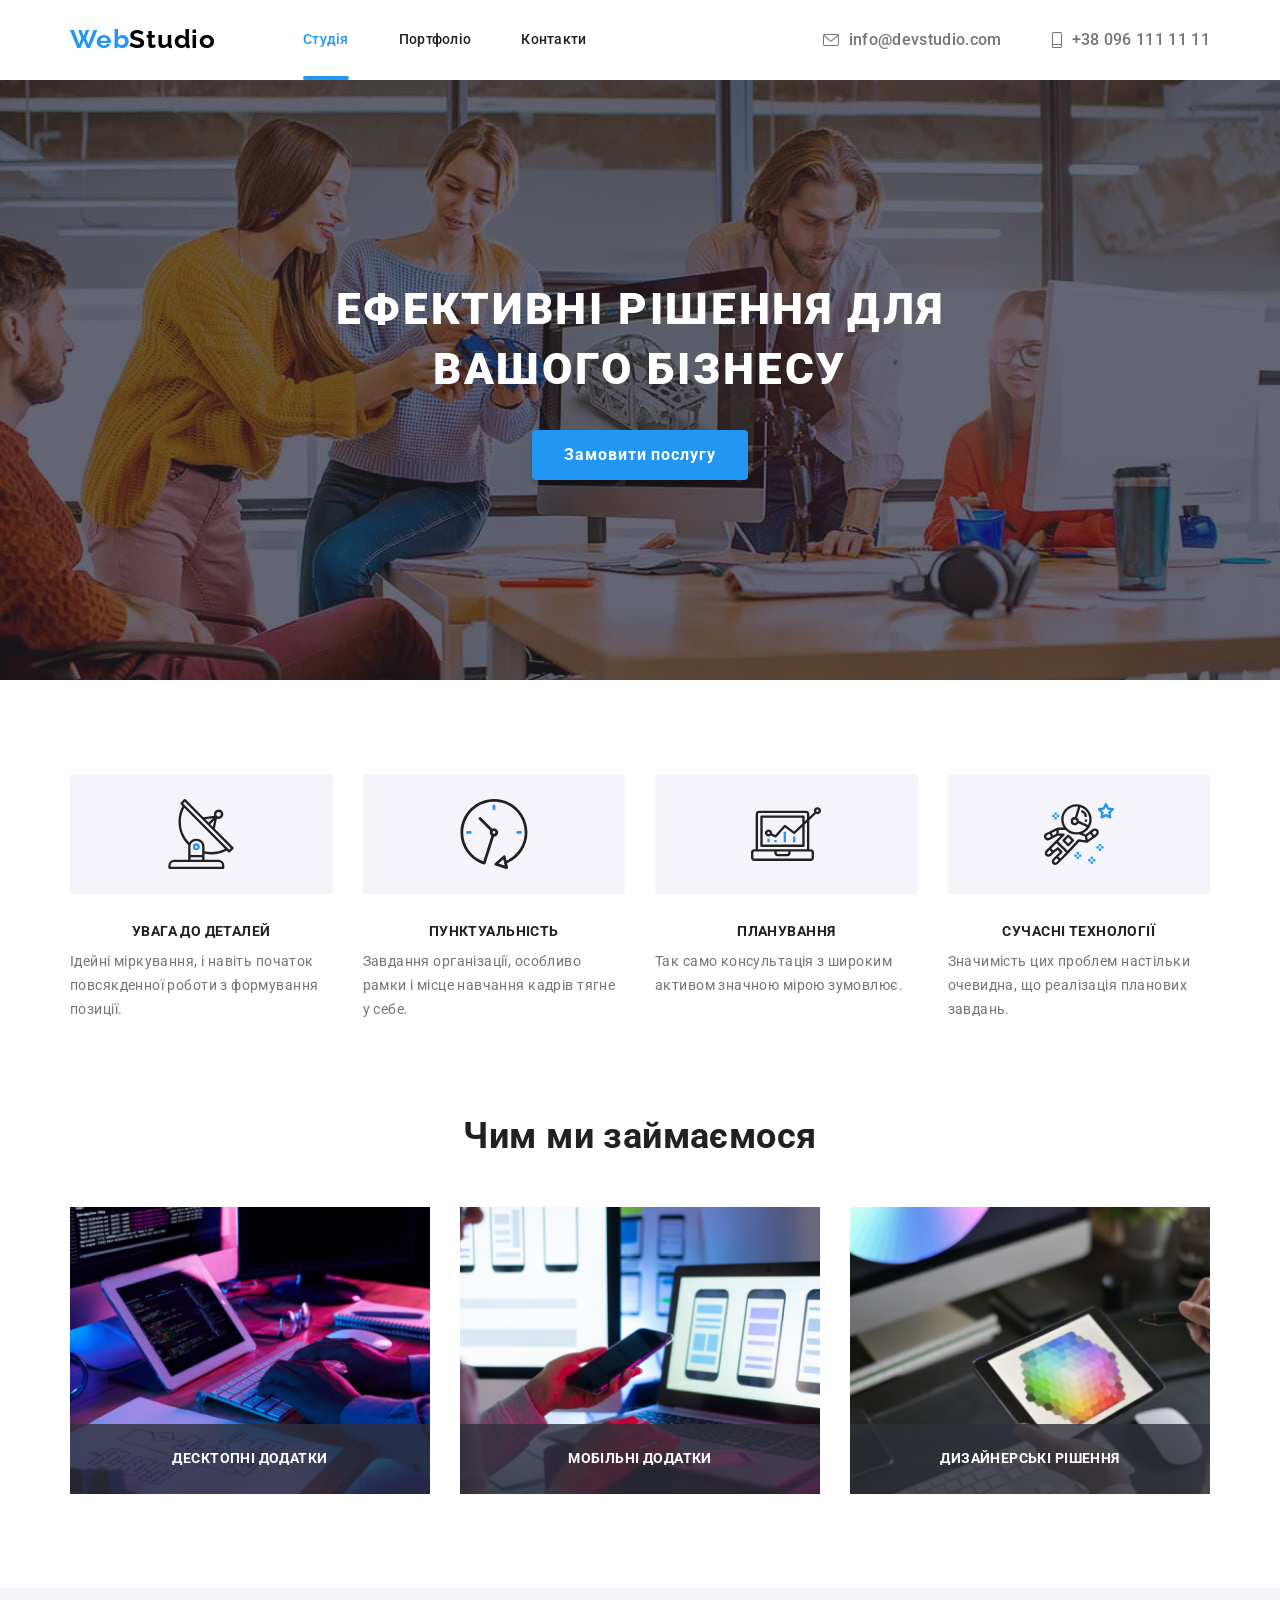
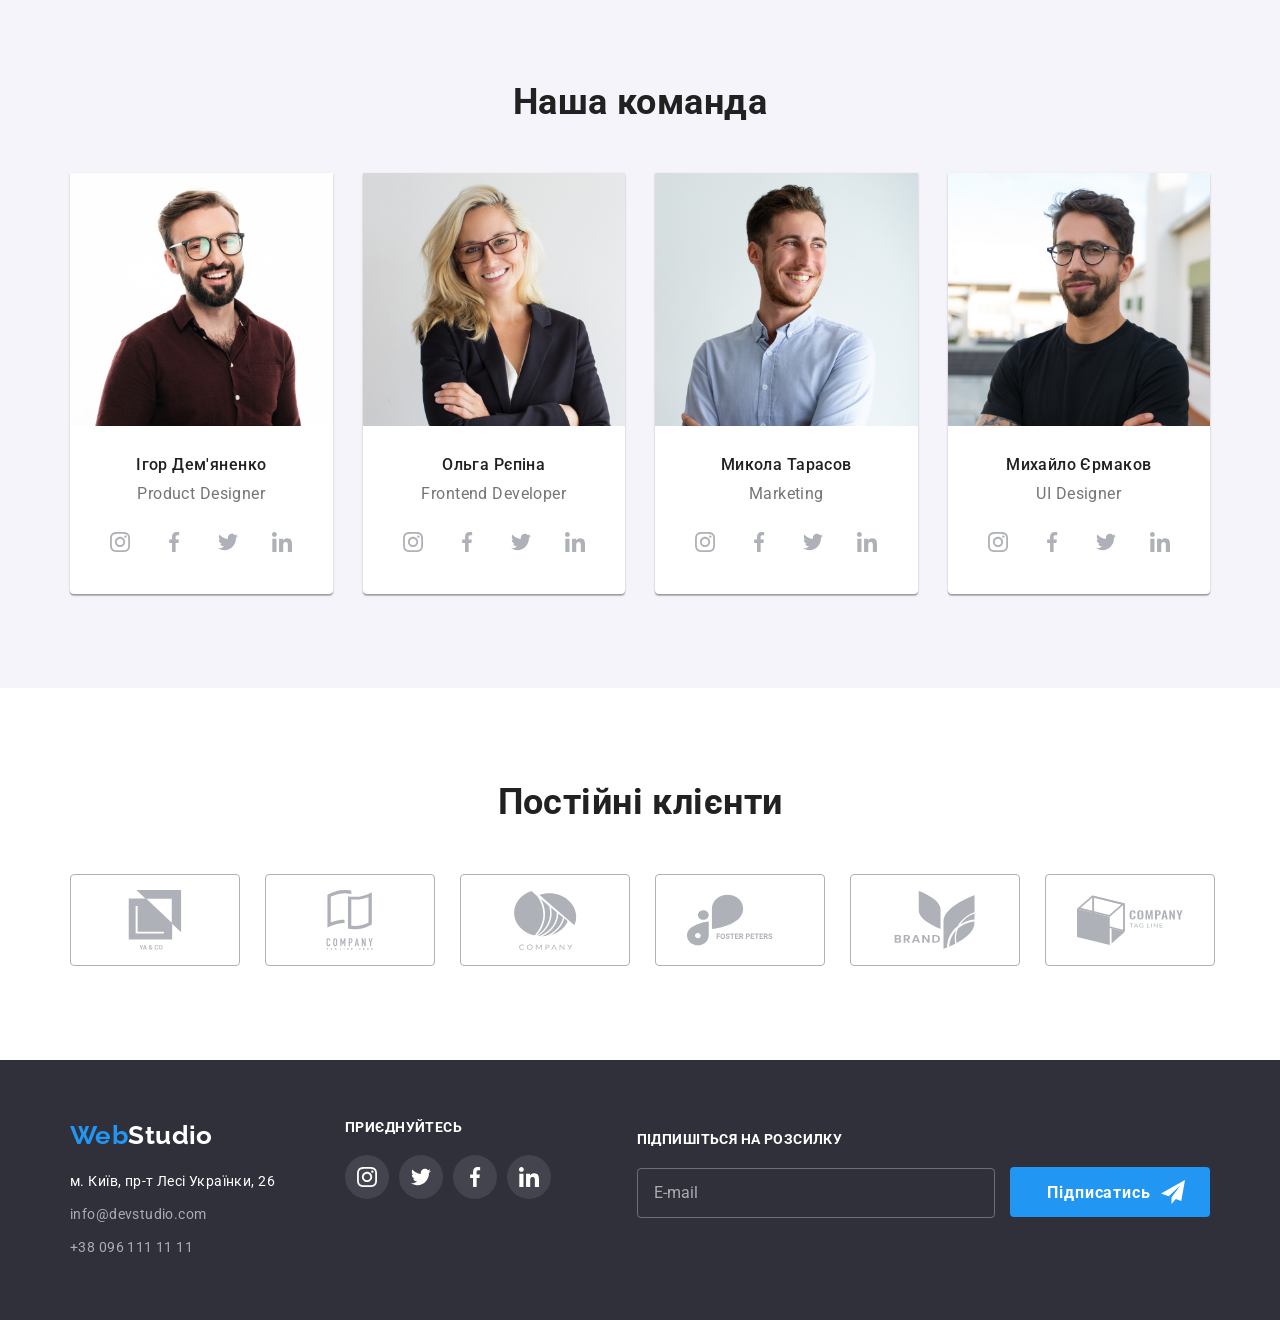
==== commit 2edecfeb: "last" ====
--- a/index.html
+++ b/index.html
@@ -44,7 +44,7 @@
                     </li>
                 </ul>
                     <button type="button" class="mob-modal__open" data-menu-open>
-                        <svg class="nav__logo__svg" widht="24" height="16">
+                        <svg class="nav__logo__svg" width="24" height="16">
                             <use href="./imges/symbol-defs.svg#icon-menu"></use>
                         </svg>
                     </button>
@@ -420,6 +420,7 @@
 
          <footer class="footer">
             <div class="container">
+                <div class="contacts-soc">
                 <div class="footer-section">
                     <a class="footer__logo" href="./index.html"><span class="accent">Web</span>Studio</a>
                     <address class="address">
@@ -427,7 +428,6 @@
                             <li class="address-list__address">
                                 <a href="https://goo.gl/maps/zkTxTiTkrvUxLXE88" class="address-list__link"> м. Київ, пр-т Лесі Українки, 26</a>
                             </li>
-
                             <li class="address-list__mail">
                                 <a href="mailto:info@devstudio.com" class="link">info@devstudio.com</a>
                             </li>
@@ -471,10 +471,11 @@
                             </li>
                         </ul>
                     </div>
+                </div>
 
                     <div class="footer-form">
                         <h2 class="footer-soc__title">підпишіться на розсилку</h2>
-                        <form>
+                        <form class="footer-form__container">
                           <label for="підпишіться на розсилку" name="subscribe">
                             <input 
                             type="email"
--- a/css/main.min.css
+++ b/css/main.min.css
@@ -1 +1 @@
-:root{--accent-color: #2196F3;--title-text-color: #212121;--text-color: #757575;--btn-color: #F5F4FA;--white-color: #fff;--icon-color: #AFB1B8;--liner-gradient: linear-gradient(to right, rgba(47, 48, 58, 0.4), rgba(47, 48, 58, 0.4))}.visualy-hidden{position:absolute;white-space:nowrap;width:1px;height:1px;overflow:hidden;border:0;padding:0;clip:rect(0 0 0 0);-webkit-clip-path:inset(50%);clip-path:inset(50%);margin:-1px}.link{text-decoration:none;color:var(--title-text-color)}p,h1,h2,h3,h4,h5,h6{margin:0}ul,ol{margin:0;padding-left:0;list-style:none}button{cursor:pointer;border:none}address{font-style:normal}img{display:block;max-width:100%;height:auto}.page{background-color:var(--white-color);font-family:"Roboto",sans-serif;color:var(--title-text-color);font-size:14px;letter-spacing:.03em}.container{width:100%;padding-left:15px;padding-right:15px;margin:0 auto}@media screen and (min-width: 480px){.container{width:450px}}@media screen and (min-width: 768px){.container{width:738px}}@media screen and (min-width: 1200px){.container{width:1170px}}.section__title{font-size:28px;line-height:1.16;text-align:center;margin-bottom:50px}@media screen and (min-width: 1200px){.section__title{font-size:36px}}.section{padding-top:60px;padding-bottom:60px}@media screen and (min-width: 1200px){.section{padding-top:94px;padding-bottom:94px}}.backdrop{position:fixed;background-color:rgba(0,0,0,.2);top:0;width:100%;height:100%;-webkit-transition:opacity 300ms linear,visibility 300ms linear;transition:opacity 300ms linear,visibility 300ms linear}.modal{background:#fff;-webkit-box-shadow:0px 1px 3px rgba(0,0,0,.12),0px 1px 1px rgba(0,0,0,.14),0px 2px 1px rgba(0,0,0,.2);box-shadow:0px 1px 3px rgba(0,0,0,.12),0px 1px 1px rgba(0,0,0,.14),0px 2px 1px rgba(0,0,0,.2);border-radius:4px;width:450px;height:609px;position:absolute;top:50%;left:50%;-webkit-transform:translate(-50%, -50%);transform:translate(-50%, -50%);padding:40px}@media screen and (min-width: 1200px){.modal{width:528px;height:581px}}.modal-btn{background:var(--white-color);border:1px solid rgba(0,0,0,.1);width:30px;height:30px;border-radius:50%;position:absolute;top:8px;right:8px;-webkit-box-sizing:border-box;box-sizing:border-box;display:-webkit-box;display:-ms-flexbox;display:flex;-webkit-box-align:center;-ms-flex-align:center;align-items:center;-webkit-box-pack:center;-ms-flex-pack:center;justify-content:center}.modal-svg{-webkit-transition:fill 250ms cubic-bezier(0.4, 0, 0.2, 1);transition:fill 250ms cubic-bezier(0.4, 0, 0.2, 1)}.modal-btn:hover,.modal-btn:focus{fill:var(--accent-color)}.backdrop.is-hidden{opacity:0;visibility:hidden;pointer-events:none}.modal-title{font-weight:700;font-size:20px;line-height:1.15;letter-spacing:.03em;text-align:center;margin-bottom:12px}.modal-label{margin-bottom:10px;display:block}.user-name-title{font-size:12px;line-height:1.16;letter-spacing:.01em;font-weight:400;color:var(--text-color);display:block;margin-bottom:4px}.input-svg{position:relative;display:block}.modal-input,.modal-comment{width:100%;height:40px;border:1px solid rgba(33,33,33,.2);border-radius:4px;padding-left:42px;-webkit-transition:border 250ms cubic-bezier(0.4, 0, 0.2, 1);transition:border 250ms cubic-bezier(0.4, 0, 0.2, 1)}.modal-input:focus,.modal-comment:focus{outline:rgba(0,0,0,0);border:1px solid var(--accent-color)}.modal-input:focus+.modal-form-svg{fill:var(--accent-color)}.modal-user-comment{display:block;margin-bottom:20px}.modal-form-svg{position:absolute;top:50%;-webkit-transform:translateY(-50%);transform:translateY(-50%);left:12px;-webkit-transition:fill 250ms cubic-bezier(0.4, 0, 0.2, 1);transition:fill 250ms cubic-bezier(0.4, 0, 0.2, 1)}.modal-comment{width:100%;height:120px;border:1px solid rgba(33,33,33,.2);border-radius:4px;margin-top:4px;padding-top:12px;padding-left:16px;resize:none;display:block}.modal-comment::-webkit-input-placeholder{font-size:12px;line-height:1.16;letter-spacing:.01em;color:rgba(117,117,117,.5)}.modal-comment::-moz-placeholder{font-size:12px;line-height:1.16;letter-spacing:.01em;color:rgba(117,117,117,.5)}.modal-comment:-ms-input-placeholder{font-size:12px;line-height:1.16;letter-spacing:.01em;color:rgba(117,117,117,.5)}.modal-comment::-ms-input-placeholder{font-size:12px;line-height:1.16;letter-spacing:.01em;color:rgba(117,117,117,.5)}.modal-comment::placeholder{font-size:12px;line-height:1.16;letter-spacing:.01em;color:rgba(117,117,117,.5)}.check-box{display:-webkit-box;display:-ms-flexbox;display:flex;-webkit-box-align:center;-ms-flex-align:center;align-items:center;-webkit-box-pack:center;-ms-flex-pack:center;justify-content:center;margin-bottom:30px}.checked-content{display:-webkit-box;display:-ms-flexbox;display:flex;-webkit-box-align:center;-ms-flex-align:center;align-items:center;text-align:center}.checked-text,.checked-link{font-size:12px;line-height:1.16;letter-spacing:.03em}@media screen and (min-width: 1200px){.checked-text,.checked-link{font-size:14px;line-height:1.71;letter-spacing:.03em}}.checked-svg{border:2px solid var(--title-text-color);border-radius:2px;width:16px;height:15px;fill:rgba(0,0,0,0);display:-webkit-box;display:-ms-flexbox;display:flex;-webkit-box-align:center;-ms-flex-align:center;align-items:center;-webkit-box-pack:center;-ms-flex-pack:center;justify-content:center;margin-right:8px}.checked-text{color:var(--text-color)}.checked-link{color:var(--accent-color)}.input-checkbox:checked+.checked-content .checked-svg{background-color:var(--accent-color);border:rgba(0,0,0,0);fill:var(--white-color)}.modal-form-btn{min-width:200px;height:50px;border-radius:4px;background-color:var(--accent-color);font-size:16px;line-height:1.87;letter-spacing:.06em;color:var(--white-color);display:block;text-align:center;-webkit-box-pack:center;-ms-flex-pack:center;justify-content:center;-webkit-box-align:center;-ms-flex-align:center;align-items:center;margin:0 auto;-webkit-transition:color 250ms cubic-bezier(0.4, 0, 0.2, 1),background-color 250ms cubic-bezier(0.4, 0, 0.2, 1),-webkit-box-shadow 250ms cubic-bezier(0.4, 0, 0.2, 1);transition:color 250ms cubic-bezier(0.4, 0, 0.2, 1),background-color 250ms cubic-bezier(0.4, 0, 0.2, 1),-webkit-box-shadow 250ms cubic-bezier(0.4, 0, 0.2, 1);transition:box-shadow 250ms cubic-bezier(0.4, 0, 0.2, 1),color 250ms cubic-bezier(0.4, 0, 0.2, 1),background-color 250ms cubic-bezier(0.4, 0, 0.2, 1);transition:box-shadow 250ms cubic-bezier(0.4, 0, 0.2, 1),color 250ms cubic-bezier(0.4, 0, 0.2, 1),background-color 250ms cubic-bezier(0.4, 0, 0.2, 1),-webkit-box-shadow 250ms cubic-bezier(0.4, 0, 0.2, 1)}.modal-form-btn:hover,.modal-form-btn:focus{-webkit-box-shadow:0px 4px 4px rgba(0,0,0,.15);box-shadow:0px 4px 4px rgba(0,0,0,.15)}.container-header{display:-webkit-box;display:-ms-flexbox;display:flex;-webkit-box-align:center;-ms-flex-align:center;align-items:center;position:relative}.nav{display:-webkit-box;display:-ms-flexbox;display:flex;-webkit-box-align:center;-ms-flex-align:center;align-items:center}@media screen and (min-width: 1200px){.nav__logo__svg{display:none}}.nav__logo{text-decoration:none;color:#000;font-family:"Raleway",sans-serif;font-weight:700;font-size:24px;line-height:1.16;letter-spacing:.03em;padding-top:16px;padding-bottom:16px}@media screen and (min-width: 768px){.nav__logo{margin-right:87px}}@media screen and (min-width: 1200px){.nav__logo{padding-top:24px;padding-bottom:25px;font-weight:700;font-size:26px;line-height:1.19}}.accent{color:var(--accent-color)}.site-nav{display:none}@media screen and (min-width: 748px){.site-nav{display:-webkit-box;display:-ms-flexbox;display:flex;gap:50px}}.site-nav__link{display:block;font-weight:500;line-height:1.14;letter-spacing:.02em;padding:32px 0;position:relative;-webkit-transition:color 250ms cubic-bezier(0.4, 0, 0.2, 1);transition:color 250ms cubic-bezier(0.4, 0, 0.2, 1)}.site-nav__item{position:relative}.site-nav__link:hover,.site-nav__link:focus,.contacts__link:hover,.contacts__link:focus{color:var(--accent-color)}.site-nav .current{color:var(--accent-color)}.site-nav__item .current::after{content:"";left:0;bottom:0;display:block;width:100%;height:4px;border-radius:2px;background-color:var(--accent-color);position:absolute}.contacts{margin-left:auto}@media screen and (min-width: 768px){.contacts{display:-webkit-box;display:-ms-flexbox;display:flex;-webkit-box-orient:vertical;-webkit-box-direction:normal;-ms-flex-direction:column;flex-direction:column;gap:10px}}@media screen and (min-width: 1200px){.contacts{-webkit-box-orient:horizontal;-webkit-box-direction:normal;-ms-flex-direction:row;flex-direction:row;-webkit-box-align:center;-ms-flex-align:center;align-items:center;-webkit-box-pack:center;-ms-flex-pack:center;justify-content:center;gap:50px}}.contacts__link{-webkit-transition:color 250ms cubic-bezier(0.4, 0, 0.2, 1);transition:color 250ms cubic-bezier(0.4, 0, 0.2, 1)}@media screen and (min-width: 748px){.contacts__link{font-weight:500;font-size:14px;line-height:1.14;letter-spacing:.02em;text-decoration:none;color:var(--text-color);display:-webkit-box;display:-ms-flexbox;display:flex}}@media screen and (min-width: 1200px){.contacts__link{display:-webkit-box;display:-ms-flexbox;display:flex;-webkit-box-align:center;-ms-flex-align:center;align-items:center;-webkit-box-pack:center;-ms-flex-pack:center;justify-content:center;gap:10px;padding:24px 0;font-weight:500;font-size:16px;line-height:1.14;letter-spacing:.02em}}.contacts__icon{fill:currentColor}.contacts__link:hover,.contacts__link:focus{color:var(--accent-color)}.mob-modal{height:100%;display:-webkit-box;display:-ms-flexbox;display:flex;-webkit-box-orient:vertical;-webkit-box-direction:normal;-ms-flex-direction:column;flex-direction:column;-webkit-box-pack:justify;-ms-flex-pack:justify;justify-content:space-between;overflow:auto}.mob-modal__open{border:none;border-color:rgba(0,0,0,0);background-color:rgba(0,0,0,0);right:0;position:absolute}@media screen and (min-width: 748px){.mob-modal__open{display:none}}.mob-modal__close{border:none;border-color:rgba(0,0,0,0);background-color:rgba(0,0,0,0);padding:0;position:absolute;display:-webkit-box;display:-ms-flexbox;display:flex;top:21px;right:25px}.mob-modal__close:hover,.mob-modal__close:focus{fill:var(--accent-color)}.backdrop-menu.is-hidden{opacity:0;visibility:hidden;pointer-events:none;-webkit-transition:opacity 300ms linear,visibility 300ms linear;transition:opacity 300ms linear,visibility 300ms linear}.backdrop-menu{background-color:#fff;position:fixed;top:0;width:100%;height:100%;padding:48px 40px;z-index:1}@media screen and (min-width: 748px){.backdrop-menu{display:none}}.mob-nav__link{font-weight:500;font-size:40px;line-height:1.17;letter-spacing:.02em;color:var(--title-text-color);-webkit-transition:color 250ms cubic-bezier(0.4, 0, 0.2, 1);transition:color 250ms cubic-bezier(0.4, 0, 0.2, 1)}.mob-nav__item{margin-bottom:32px}.mob-nav__link:hover,.mob-nav__link:focus{color:var(--accent-color)}.mob-nav__item .current{color:var(--accent-color)}.mob-tel{font-weight:500;font-size:34px;line-height:1.17;letter-spacing:.02em;color:var(--accent-color)}.mob-mail{font-weight:500;font-size:24px;line-height:1.16;letter-spacing:.02em;color:var(--text-color)}.mob-tel__item{margin-bottom:32px}.mob-mail__item{margin-bottom:64px}.mob-soc{display:-webkit-box;display:-ms-flexbox;display:flex}.mob-soc__link{font-weight:500;font-size:18px;line-height:1.22;letter-spacing:.02em;color:var(--accent-color)}.mob-soc__item:not(:last-child)::after{content:"";width:22px;border:1px solid rgba(33,33,33,.2);margin-right:10px;margin-left:10px}.hero{min-width:480px;max-width:768px;height:400px;margin-left:auto;margin-right:auto;background-image:var(--liner-gradient),url(../imges/bg-mob.jpg);background-repeat:no-repeat;background-position:center;background-size:cover;position:relative;padding-top:118px;padding-bottom:118px}@media(min-device-pixel-ratio: 2),(-webkit-min-device-pixel-ratio: 2),(min-resolution: 192dpi),(min-resolution: 2dppx){.hero{background-image:var(--liner-gradient),url(../imges/bg-mob-2x.jpg)}}@media screen and (min-width: 768px){.hero{background-image:var(--liner-gradient),url(../imges/bg-tab.jpg);min-width:768px;max-width:1200px;height:400px}}@media screen and (min-width: 768px)and (min-device-pixel-ratio: 2),screen and (min-width: 768px)and (-webkit-min-device-pixel-ratio: 2),screen and (min-width: 768px)and (min-resolution: 192dpi),screen and (min-width: 768px)and (min-resolution: 2dppx){.hero{background-image:var(--liner-gradient),url(../imges/bg-tab-2x.jpg)}}@media screen and (min-width: 1200px){.hero{background-image:var(--liner-gradient),url(../imges/bg-desc.jpg);min-width:1200px;max-width:1600px;height:600px;padding-top:200px;padding-bottom:200px}}@media screen and (min-width: 1200px)and (min-device-pixel-ratio: 2),screen and (min-width: 1200px)and (-webkit-min-device-pixel-ratio: 2),screen and (min-width: 1200px)and (min-resolution: 192dpi),screen and (min-width: 1200px)and (min-resolution: 2dppx){.hero{background-image:var(--liner-gradient),url(../imges/bg-desc-2x.jpg)}}.hero__title{color:var(--white-color);font-weight:900;font-size:26px;line-height:1.61;letter-spacing:.06em;text-align:center;text-transform:uppercase;max-width:360px;margin-left:auto;margin-right:auto;margin-bottom:30px}@media screen and (min-width: 1200px){.hero__title{font-weight:900;font-size:44px;line-height:1.36;letter-spacing:.06em;max-width:696px}}.hero__btn{background-color:var(--accent-color);color:var(--white-color);min-width:200px;height:50px;left:692px;top:430px;font-weight:700;font-size:16px;line-height:1.87;letter-spacing:.06em;-webkit-box-align:center;-ms-flex-align:center;align-items:center;text-align:center;-webkit-box-shadow:0px 4px 4px rgba(0,0,0,.15);box-shadow:0px 4px 4px rgba(0,0,0,.15);border-radius:4px;height:50px;display:block;margin:0 auto;-webkit-transition:color 250ms cubic-bezier(0.4, 0, 0.2, 1),background-color 250ms cubic-bezier(0.4, 0, 0.2, 1);transition:color 250ms cubic-bezier(0.4, 0, 0.2, 1),background-color 250ms cubic-bezier(0.4, 0, 0.2, 1)}@media screen and (min-width: 1200px){.hero__btn{min-width:216px}}.hero__btn:hover,.hero__btn:focus{background-color:#188ce8}.privilage{padding-bottom:0}.privilage-list{display:-webkit-box;display:-ms-flexbox;display:flex;-ms-flex-wrap:wrap;flex-wrap:wrap;gap:30px}@media screen and (min-width: 768px){.privilage__item{width:calc((100% - 30px)/2)}}@media screen and (min-width: 1200px){.privilage__item{width:calc((100% - 90px)/4)}}.privilage__item:not(:last-child){margin-bottom:30px}.privilage__title{font-size:14px;line-height:1.14;text-transform:uppercase;margin-bottom:10px;text-align:center;-webkit-box-pack:center;-ms-flex-pack:center;justify-content:center}.privilage__text{color:var(--text-color);line-height:1.71}.privilage__soc{height:120px;background-color:#f5f4fa;margin-bottom:30px;border-radius:4px;display:-webkit-box;display:-ms-flexbox;display:flex;-webkit-box-align:center;-ms-flex-align:center;align-items:center;-webkit-box-pack:center;-ms-flex-pack:center;justify-content:center}@media screen and (max-width: 1200px){.about{display:none}}.about__list{display:-webkit-box;display:-ms-flexbox;display:flex;gap:30px}.about__item{width:calc((100% - 60px)/3);position:relative}.about__text{font-weight:700;font-size:14px;line-height:1.14;color:var(--white-color);background-color:rgba(47,48,58,.8);width:100%;height:70px;text-transform:uppercase;position:absolute;bottom:0;left:0;display:-webkit-box;display:-ms-flexbox;display:flex;-webkit-box-align:center;-ms-flex-align:center;align-items:center;-webkit-box-pack:center;-ms-flex-pack:center;justify-content:center}.team{background-color:#f5f4fa}.team-list{display:-webkit-box;display:-ms-flexbox;display:flex;-ms-flex-wrap:wrap;flex-wrap:wrap;gap:30px}.team-list__item{background-color:var(--white-color);-webkit-box-shadow:0px 1px 3px rgba(0,0,0,.12),0px 1px 1px rgba(0,0,0,.14),0px 2px 1px rgba(0,0,0,.2);box-shadow:0px 1px 3px rgba(0,0,0,.12),0px 1px 1px rgba(0,0,0,.14),0px 2px 1px rgba(0,0,0,.2);border-radius:0px 0px 4px 4px;-webkit-box-align:center;-ms-flex-align:center;align-items:center}@media screen and (min-width: 768px){.team-list__item{width:calc((100% - 30px)/2)}}@media screen and (min-width: 1200px){.team-list__item{width:calc((100% - 90px)/4)}}.team-content{padding-top:30px;padding-bottom:30px}.team-content__title{font-weight:500;font-size:16px;line-height:1.18;margin-bottom:10px;text-align:center}.team-content__text{color:var(--text-color);font-size:16px;line-height:1.18;text-align:center;margin-bottom:16px}.team-soc{display:-webkit-box;display:-ms-flexbox;display:flex;-webkit-box-align:center;-ms-flex-align:center;align-items:center;-webkit-box-pack:center;-ms-flex-pack:center;justify-content:center;gap:10px}.team-soc__link{width:100%;height:100%;width:44px;height:44px;display:-webkit-box;display:-ms-flexbox;display:flex;-webkit-box-align:center;-ms-flex-align:center;align-items:center;-webkit-box-pack:center;-ms-flex-pack:center;justify-content:center;border-radius:50%;-webkit-transition:background-color 250ms cubic-bezier(0.4, 0, 0.2, 1);transition:background-color 250ms cubic-bezier(0.4, 0, 0.2, 1)}.team-soc__icon{fill:var(--icon-color);-webkit-transition:fill 250ms cubic-bezier(0.4, 0, 0.2, 1);transition:fill 250ms cubic-bezier(0.4, 0, 0.2, 1)}.team-soc__link:hover,.team-soc__link:focus{background-color:var(--accent-color)}.team-soc__link:hover .team-soc__icon,.team-soc__link:focus .team-soc__icon{fill:var(--white-color)}.regular-list{display:-webkit-box;display:-ms-flexbox;display:flex;-ms-flex-wrap:wrap;flex-wrap:wrap;gap:30px;margin-top:50px}@media screen and (min-width: 480px){.regular-list__item{width:calc((100% - 30px)/2)}}@media screen and (min-width: 768px){.regular-list__item{width:calc((100% - 60px)/3)}}@media screen and (min-width: 1200px){.regular-list__item{width:calc((100% - 150px)/6)}}.regular-list__link{display:-webkit-box;display:-ms-flexbox;display:flex;height:92px;width:210px;-webkit-box-align:center;-ms-flex-align:center;align-items:center;-webkit-box-pack:center;-ms-flex-pack:center;justify-content:center;border:1px solid #afb1b8;border-radius:4px;color:var(--icon-color);-webkit-transition:color 250ms cubic-bezier(0.4, 0, 0.2, 1),border-color 250ms cubic-bezier(0.4, 0, 0.2, 1);transition:color 250ms cubic-bezier(0.4, 0, 0.2, 1),border-color 250ms cubic-bezier(0.4, 0, 0.2, 1)}@media screen and (min-width: 748px){.regular-list__link{width:226px}}@media screen and (min-width: 1200px){.regular-list__link{width:170px}}.regular-list__icon{fill:currentColor}.regular-list__link:hover,.regular-list__link:focus{border-color:var(--accent-color);color:var(--accent-color)}.footer{background-color:#2f303a;padding-top:60px;padding-bottom:60px}.address-list__address,.address-list__mail{margin-bottom:8px}@media screen and (min-width: 1200px){.address-list__address,.address-list__mail{margin-bottom:9px}}.address-list{margin-bottom:60px}@media screen and (min-width: 1200px){.address-list{margin-bottom:0}}.address-list__link,.address .link{line-height:1.71}.address .link{color:rgba(255,255,255,.6);font-style:normal}.address-list__link{color:var(--white-color);text-decoration:none}.footer__logo{color:var(--white-color);text-decoration:none;font-family:"Raleway",sans-serif;font-weight:700;font-size:26px;line-height:1.19}@media screen and (min-width: 1200px){.footer__logo{margin-right:0;display:block;margin-bottom:20px}}.footer .link:hover,.footer .link:focus{color:var(--accent-color)}.footer .link{-webkit-transition:color 250ms cubic-bezier(0.4, 0, 0.2, 1);transition:color 250ms cubic-bezier(0.4, 0, 0.2, 1)}.footer-soc__list{display:-webkit-box;display:-ms-flexbox;display:flex;-webkit-box-align:center;-ms-flex-align:center;align-items:center;-webkit-box-pack:center;-ms-flex-pack:center;justify-content:center;gap:10px;margin-bottom:60px}@media screen and (min-width: 1200px){.footer-soc__list{margin-bottom:0}}.footer-soc__link{width:100%;height:100%;display:-webkit-box;display:-ms-flexbox;display:flex;-webkit-box-align:center;-ms-flex-align:center;align-items:center;-webkit-box-pack:center;-ms-flex-pack:center;justify-content:center;width:44px;height:44px;border-radius:50%;background-color:#43444d;-webkit-transition:background-color 250ms cubic-bezier(0.4, 0, 0.2, 1);transition:background-color 250ms cubic-bezier(0.4, 0, 0.2, 1)}.footer-soc__icon{fill:var(--white-color)}.footer-soc__link:hover,.footer-soc__link:focus{background-color:var(--accent-color)}.footer-soc__title{font-size:14px;line-height:1.14;letter-spacing:.03em;text-transform:uppercase;color:var(--white-color);margin-bottom:20px}@media screen and (min-width: 1200px){.footer>.container{display:-webkit-box;display:-ms-flexbox;display:flex;-webkit-box-align:baseline;-ms-flex-align:baseline;align-items:baseline;-webkit-box-pack:justify;-ms-flex-pack:justify;justify-content:space-between}}.footer-form__email{width:358px;height:50px;border:1px solid rgba(255,255,255,.3);background-color:rgba(0,0,0,0);border-radius:4px;color:var(--white-color);padding-left:16px;margin-bottom:20px}.footer-form__email::-webkit-input-placeholder{font-weight:400;font-size:16px;line-height:1.25;color:rgba(255,255,255,.6)}.footer-form__email::-moz-placeholder{font-weight:400;font-size:16px;line-height:1.25;color:rgba(255,255,255,.6)}.footer-form__email:-ms-input-placeholder{font-weight:400;font-size:16px;line-height:1.25;color:rgba(255,255,255,.6)}.footer-form__email::-ms-input-placeholder{font-weight:400;font-size:16px;line-height:1.25;color:rgba(255,255,255,.6)}.footer-form__email::placeholder{font-weight:400;font-size:16px;line-height:1.25;color:rgba(255,255,255,.6)}.footer-form__btn{width:200px;height:50px;background-color:var(--accent-color);border-radius:4px;-webkit-box-align:center;-ms-flex-align:center;align-items:center;-webkit-box-pack:center;-ms-flex-pack:center;justify-content:center;align-items:center;justify-content:center;margin-left:12px;-webkit-transition:color 250ms cubic-bezier(0.4, 0, 0.2, 1),background-color 250ms cubic-bezier(0.4, 0, 0.2, 1),fill 250ms cubic-bezier(0.4, 0, 0.2, 1),-webkit-box-shadow 250ms cubic-bezier(0.4, 0, 0.2, 1);transition:color 250ms cubic-bezier(0.4, 0, 0.2, 1),background-color 250ms cubic-bezier(0.4, 0, 0.2, 1),fill 250ms cubic-bezier(0.4, 0, 0.2, 1),-webkit-box-shadow 250ms cubic-bezier(0.4, 0, 0.2, 1);transition:box-shadow 250ms cubic-bezier(0.4, 0, 0.2, 1),color 250ms cubic-bezier(0.4, 0, 0.2, 1),background-color 250ms cubic-bezier(0.4, 0, 0.2, 1),fill 250ms cubic-bezier(0.4, 0, 0.2, 1);transition:box-shadow 250ms cubic-bezier(0.4, 0, 0.2, 1),color 250ms cubic-bezier(0.4, 0, 0.2, 1),background-color 250ms cubic-bezier(0.4, 0, 0.2, 1),fill 250ms cubic-bezier(0.4, 0, 0.2, 1),-webkit-box-shadow 250ms cubic-bezier(0.4, 0, 0.2, 1)}.footer-icon__title{font-size:16px;line-height:1.87;letter-spacing:.06em;color:var(--white-color);margin-left:12px}.footer-icon{display:-webkit-box;display:-ms-flexbox;display:flex;-webkit-box-align:center;-ms-flex-align:center;align-items:center;-webkit-box-pack:center;-ms-flex-pack:center;justify-content:center;gap:10px}.footer-form__btn:hover,.footer-form__btn:focus{-webkit-box-shadow:0px 4px 4px rgba(0,0,0,.15);box-shadow:0px 4px 4px rgba(0,0,0,.15)}.footer-icon__svg{fill:var(--white-color)}.portfolio{padding-top:60px;padding-bottom:60px}.header-nav{border-bottom:1px solid #ececec}.portfolio-content{padding:20px 24px;border:1px solid #eee}.portfolio-btn__btn{background-color:var(--btn-color);border-radius:4px;font-weight:500;font-size:16px;line-height:1.62;padding:6px 22px;-webkit-transition:color 250ms cubic-bezier(0.4, 0, 0.2, 1),background-color 250ms cubic-bezier(0.4, 0, 0.2, 1),-webkit-box-shadow 250ms cubic-bezier(0.4, 0, 0.2, 1);transition:color 250ms cubic-bezier(0.4, 0, 0.2, 1),background-color 250ms cubic-bezier(0.4, 0, 0.2, 1),-webkit-box-shadow 250ms cubic-bezier(0.4, 0, 0.2, 1);transition:color 250ms cubic-bezier(0.4, 0, 0.2, 1),background-color 250ms cubic-bezier(0.4, 0, 0.2, 1),box-shadow 250ms cubic-bezier(0.4, 0, 0.2, 1);transition:color 250ms cubic-bezier(0.4, 0, 0.2, 1),background-color 250ms cubic-bezier(0.4, 0, 0.2, 1),box-shadow 250ms cubic-bezier(0.4, 0, 0.2, 1),-webkit-box-shadow 250ms cubic-bezier(0.4, 0, 0.2, 1)}.portfolio-btn__list{display:-webkit-box;display:-ms-flexbox;display:flex;-webkit-box-align:center;-ms-flex-align:center;align-items:center;-webkit-box-pack:center;-ms-flex-pack:center;justify-content:center;-ms-flex-wrap:wrap;flex-wrap:wrap;gap:8px;margin-bottom:50px}.portfolio-cards__item:hover,.portfolio-cards__item:focus{-webkit-box-shadow:0px 1px 1px rgba(0,0,0,.12),0px 4px 4px rgba(0,0,0,.06),1px 4px 6px rgba(0,0,0,.16);box-shadow:0px 1px 1px rgba(0,0,0,.12),0px 4px 4px rgba(0,0,0,.06),1px 4px 6px rgba(0,0,0,.16)}.portfolio-content__title{margin-bottom:4px}.portfolio-btn__btn:hover,.portfolio-btn__btn:focus{background-color:var(--accent-color);color:var(--white-color);-webkit-box-shadow:0px 3px 1px rgba(0,0,0,.1),0px 1px 2px rgba(0,0,0,.08),0px 2px 2px rgba(0,0,0,.12);box-shadow:0px 3px 1px rgba(0,0,0,.1),0px 1px 2px rgba(0,0,0,.08),0px 2px 2px rgba(0,0,0,.12)}.portfolio-btn__btn.current{background-color:var(--accent-color);color:var(--white-color);padding:6px 25px}.portfolio-cards__list{display:-webkit-box;display:-ms-flexbox;display:flex;-ms-flex-wrap:wrap;flex-wrap:wrap;gap:30px}.portfolio-cards__item{width:calc((100% - 60px)/3)}.portfolio-cards__item:hover{display:block}.portfolio-cards__item:hover .portfolio-cards__text,.portfolio-cards__item:focus .portfolio-cards__text{-webkit-transform:translateY(0);transform:translateY(0)}.portfolio-content__title{font-size:18px;line-height:2;letter-spacing:.06em}.portfolio-content__text{color:var(--text-color);font-size:16px;line-height:1.87}.portfolio-cards__text{position:absolute;top:0;left:0;font-size:18px;line-height:1.55;color:var(--white-color);background-color:rgba(33,150,243,.9);height:100%;width:100%;padding:24px;display:-webkit-box;display:-ms-flexbox;display:flex;-webkit-box-align:center;-ms-flex-align:center;align-items:center;-webkit-box-pack:center;-ms-flex-pack:center;justify-content:center;-webkit-transform:translateY(101%);transform:translateY(101%);-webkit-transition:-webkit-transform 250ms cubic-bezier(0.4, 0, 0.2, 1);transition:-webkit-transform 250ms cubic-bezier(0.4, 0, 0.2, 1);transition:transform 250ms cubic-bezier(0.4, 0, 0.2, 1);transition:transform 250ms cubic-bezier(0.4, 0, 0.2, 1), -webkit-transform 250ms cubic-bezier(0.4, 0, 0.2, 1)}.portfolio-cards__item{position:relative}.portfolio-cards__hover{position:relative;overflow:hidden}/*# sourceMappingURL=main.min.css.map */+:root{--accent-color: #2196F3;--title-text-color: #212121;--text-color: #757575;--btn-color: #F5F4FA;--white-color: #fff;--icon-color: #AFB1B8;--liner-gradient: linear-gradient(to right, rgba(47, 48, 58, 0.4), rgba(47, 48, 58, 0.4))}.visualy-hidden{position:absolute;white-space:nowrap;width:1px;height:1px;overflow:hidden;border:0;padding:0;clip:rect(0 0 0 0);-webkit-clip-path:inset(50%);clip-path:inset(50%);margin:-1px}.link{text-decoration:none;color:var(--title-text-color)}p,h1,h2,h3,h4,h5,h6{margin:0}ul,ol{margin:0;padding-left:0;list-style:none}button{cursor:pointer;border:none}address{font-style:normal}img{display:block;max-width:100%;height:auto}.page{background-color:var(--white-color);font-family:"Roboto",sans-serif;color:var(--title-text-color);font-size:14px;letter-spacing:.03em}.container{width:100%;padding-left:15px;padding-right:15px;margin:0 auto}@media screen and (min-width: 480px){.container{width:450px}}@media screen and (min-width: 768px){.container{width:738px}}@media screen and (min-width: 1200px){.container{width:1170px}}.section__title{font-size:28px;line-height:1.16;text-align:center;margin-bottom:50px}@media screen and (min-width: 1200px){.section__title{font-size:36px}}.section{padding-top:60px;padding-bottom:60px}@media screen and (min-width: 1200px){.section{padding-top:94px;padding-bottom:94px}}.backdrop{position:fixed;background-color:rgba(0,0,0,.2);top:0;width:100%;height:100%;-webkit-transition:opacity 300ms linear,visibility 300ms linear;transition:opacity 300ms linear,visibility 300ms linear}.modal{background:#fff;-webkit-box-shadow:0px 1px 3px rgba(0,0,0,.12),0px 1px 1px rgba(0,0,0,.14),0px 2px 1px rgba(0,0,0,.2);box-shadow:0px 1px 3px rgba(0,0,0,.12),0px 1px 1px rgba(0,0,0,.14),0px 2px 1px rgba(0,0,0,.2);border-radius:4px;width:450px;height:609px;position:absolute;top:50%;left:50%;-webkit-transform:translate(-50%, -50%);transform:translate(-50%, -50%);padding:40px}@media screen and (min-width: 1200px){.modal{width:528px;height:581px}}.modal-btn{background:var(--white-color);border:1px solid rgba(0,0,0,.1);width:30px;height:30px;border-radius:50%;position:absolute;top:8px;right:8px;-webkit-box-sizing:border-box;box-sizing:border-box;display:-webkit-box;display:-ms-flexbox;display:flex;-webkit-box-align:center;-ms-flex-align:center;align-items:center;-webkit-box-pack:center;-ms-flex-pack:center;justify-content:center}.modal-svg{-webkit-transition:fill 250ms cubic-bezier(0.4, 0, 0.2, 1);transition:fill 250ms cubic-bezier(0.4, 0, 0.2, 1)}.modal-btn:hover,.modal-btn:focus{fill:var(--accent-color)}.backdrop.is-hidden{opacity:0;visibility:hidden;pointer-events:none}.modal-title{font-weight:700;font-size:20px;line-height:1.15;letter-spacing:.03em;text-align:center;margin-bottom:12px}.modal-label{margin-bottom:10px;display:block}.user-name-title{font-size:12px;line-height:1.16;letter-spacing:.01em;font-weight:400;color:var(--text-color);display:block;margin-bottom:4px}.input-svg{position:relative;display:block}.modal-input,.modal-comment{width:100%;height:40px;border:1px solid rgba(33,33,33,.2);border-radius:4px;padding-left:42px;-webkit-transition:border 250ms cubic-bezier(0.4, 0, 0.2, 1);transition:border 250ms cubic-bezier(0.4, 0, 0.2, 1)}.modal-input:focus,.modal-comment:focus{outline:rgba(0,0,0,0);border:1px solid var(--accent-color)}.modal-input:focus+.modal-form-svg{fill:var(--accent-color)}.modal-user-comment{display:block;margin-bottom:20px}.modal-form-svg{position:absolute;top:50%;-webkit-transform:translateY(-50%);transform:translateY(-50%);left:12px;-webkit-transition:fill 250ms cubic-bezier(0.4, 0, 0.2, 1);transition:fill 250ms cubic-bezier(0.4, 0, 0.2, 1)}.modal-comment{width:100%;height:120px;border:1px solid rgba(33,33,33,.2);border-radius:4px;margin-top:4px;padding-top:12px;padding-left:16px;resize:none;display:block}.modal-comment::-webkit-input-placeholder{font-size:12px;line-height:1.16;letter-spacing:.01em;color:rgba(117,117,117,.5)}.modal-comment::-moz-placeholder{font-size:12px;line-height:1.16;letter-spacing:.01em;color:rgba(117,117,117,.5)}.modal-comment:-ms-input-placeholder{font-size:12px;line-height:1.16;letter-spacing:.01em;color:rgba(117,117,117,.5)}.modal-comment::-ms-input-placeholder{font-size:12px;line-height:1.16;letter-spacing:.01em;color:rgba(117,117,117,.5)}.modal-comment::placeholder{font-size:12px;line-height:1.16;letter-spacing:.01em;color:rgba(117,117,117,.5)}.check-box{display:-webkit-box;display:-ms-flexbox;display:flex;-webkit-box-align:center;-ms-flex-align:center;align-items:center;-webkit-box-pack:center;-ms-flex-pack:center;justify-content:center;margin-bottom:30px}.checked-content{display:-webkit-box;display:-ms-flexbox;display:flex;-webkit-box-align:center;-ms-flex-align:center;align-items:center;text-align:center}.checked-text,.checked-link{font-size:12px;line-height:1.16;letter-spacing:.03em}@media screen and (min-width: 1200px){.checked-text,.checked-link{font-size:14px;line-height:1.71;letter-spacing:.03em}}.checked-svg{border:2px solid var(--title-text-color);border-radius:2px;width:16px;height:15px;fill:rgba(0,0,0,0);display:-webkit-box;display:-ms-flexbox;display:flex;-webkit-box-align:center;-ms-flex-align:center;align-items:center;-webkit-box-pack:center;-ms-flex-pack:center;justify-content:center;margin-right:8px}.checked-text{color:var(--text-color)}.checked-link{color:var(--accent-color)}.input-checkbox:checked+.checked-content .checked-svg{background-color:var(--accent-color);border:rgba(0,0,0,0);fill:var(--white-color)}.modal-form-btn{min-width:200px;height:50px;border-radius:4px;background-color:var(--accent-color);font-size:16px;line-height:1.87;letter-spacing:.06em;color:var(--white-color);display:block;text-align:center;-webkit-box-pack:center;-ms-flex-pack:center;justify-content:center;-webkit-box-align:center;-ms-flex-align:center;align-items:center;margin:0 auto;-webkit-transition:color 250ms cubic-bezier(0.4, 0, 0.2, 1),background-color 250ms cubic-bezier(0.4, 0, 0.2, 1),-webkit-box-shadow 250ms cubic-bezier(0.4, 0, 0.2, 1);transition:color 250ms cubic-bezier(0.4, 0, 0.2, 1),background-color 250ms cubic-bezier(0.4, 0, 0.2, 1),-webkit-box-shadow 250ms cubic-bezier(0.4, 0, 0.2, 1);transition:box-shadow 250ms cubic-bezier(0.4, 0, 0.2, 1),color 250ms cubic-bezier(0.4, 0, 0.2, 1),background-color 250ms cubic-bezier(0.4, 0, 0.2, 1);transition:box-shadow 250ms cubic-bezier(0.4, 0, 0.2, 1),color 250ms cubic-bezier(0.4, 0, 0.2, 1),background-color 250ms cubic-bezier(0.4, 0, 0.2, 1),-webkit-box-shadow 250ms cubic-bezier(0.4, 0, 0.2, 1)}.modal-form-btn:hover,.modal-form-btn:focus{-webkit-box-shadow:0px 4px 4px rgba(0,0,0,.15);box-shadow:0px 4px 4px rgba(0,0,0,.15)}.container-header{display:-webkit-box;display:-ms-flexbox;display:flex;-webkit-box-align:center;-ms-flex-align:center;align-items:center;position:relative}.nav{display:-webkit-box;display:-ms-flexbox;display:flex;-webkit-box-align:center;-ms-flex-align:center;align-items:center}@media screen and (min-width: 1200px){.nav__logo__svg{display:none}}.nav__logo{text-decoration:none;color:#000;font-family:"Raleway",sans-serif;font-weight:700;font-size:24px;line-height:1.16;letter-spacing:.03em;padding-top:16px;padding-bottom:16px}@media screen and (min-width: 768px){.nav__logo{margin-right:87px}}@media screen and (min-width: 1200px){.nav__logo{padding-top:24px;padding-bottom:25px;font-weight:700;font-size:26px;line-height:1.19}}.accent{color:var(--accent-color)}.site-nav{display:none}@media screen and (min-width: 768px){.site-nav{display:-webkit-box;display:-ms-flexbox;display:flex;gap:50px}}.site-nav__link{display:block;font-weight:500;line-height:1.14;letter-spacing:.02em;padding:32px 0;position:relative;-webkit-transition:color 250ms cubic-bezier(0.4, 0, 0.2, 1);transition:color 250ms cubic-bezier(0.4, 0, 0.2, 1)}.site-nav__item{position:relative}.site-nav__link:hover,.site-nav__link:focus,.contacts__link:hover,.contacts__link:focus{color:var(--accent-color)}.site-nav .current{color:var(--accent-color)}.site-nav__item .current::after{content:"";left:0;bottom:0;display:block;width:100%;height:4px;border-radius:2px;background-color:var(--accent-color);position:absolute}.contacts{margin-left:auto}@media screen and (min-width: 768px){.contacts{display:-webkit-box;display:-ms-flexbox;display:flex;-webkit-box-orient:vertical;-webkit-box-direction:normal;-ms-flex-direction:column;flex-direction:column;gap:10px}}@media screen and (min-width: 1200px){.contacts{-webkit-box-orient:horizontal;-webkit-box-direction:normal;-ms-flex-direction:row;flex-direction:row;-webkit-box-align:center;-ms-flex-align:center;align-items:center;-webkit-box-pack:center;-ms-flex-pack:center;justify-content:center;gap:50px}}.contacts__link{display:none;-webkit-transition:color 250ms cubic-bezier(0.4, 0, 0.2, 1);transition:color 250ms cubic-bezier(0.4, 0, 0.2, 1)}@media screen and (min-width: 768px){.contacts__link{font-weight:500;font-size:14px;line-height:1.14;letter-spacing:.02em;text-decoration:none;color:var(--text-color);display:-webkit-box;display:-ms-flexbox;display:flex;gap:10px}}@media screen and (min-width: 1200px){.contacts__link{display:-webkit-box;display:-ms-flexbox;display:flex;-webkit-box-align:center;-ms-flex-align:center;align-items:center;-webkit-box-pack:center;-ms-flex-pack:center;justify-content:center;gap:10px;padding:24px 0;font-weight:500;font-size:16px;line-height:1.14;letter-spacing:.02em}}.contacts__icon{fill:currentColor}.contacts__link:hover,.contacts__link:focus{color:var(--accent-color)}.mob-modal{height:100%;display:-webkit-box;display:-ms-flexbox;display:flex;-webkit-box-orient:vertical;-webkit-box-direction:normal;-ms-flex-direction:column;flex-direction:column;-webkit-box-pack:justify;-ms-flex-pack:justify;justify-content:space-between;overflow:auto}.mob-modal__open{border:none;border-color:rgba(0,0,0,0);background-color:rgba(0,0,0,0);right:0;position:absolute}@media screen and (min-width: 768px){.mob-modal__open{display:none}}.mob-modal__close{border:none;border-color:rgba(0,0,0,0);background-color:rgba(0,0,0,0);padding:0;position:absolute;display:-webkit-box;display:-ms-flexbox;display:flex;top:21px;right:25px}.mob-modal__close:hover,.mob-modal__close:focus,.mob-modal__open:hover,.mob-modal__open:focus{fill:var(--accent-color)}.backdrop-menu.is-hidden{opacity:0;visibility:hidden;pointer-events:none;-webkit-transition:opacity 300ms linear,visibility 300ms linear;transition:opacity 300ms linear,visibility 300ms linear}.backdrop-menu{background-color:#fff;position:fixed;top:0;width:100%;height:100%;padding:48px 40px;z-index:1}@media screen and (min-width: 768px){.backdrop-menu{display:none}}.mob-nav__link{font-weight:500;font-size:40px;line-height:1.17;letter-spacing:.02em;color:var(--title-text-color);-webkit-transition:color 250ms cubic-bezier(0.4, 0, 0.2, 1);transition:color 250ms cubic-bezier(0.4, 0, 0.2, 1)}.mob-nav__item{margin-bottom:32px}.mob-nav__link:hover,.mob-nav__link:focus{color:var(--accent-color)}.mob-nav__item .current{color:var(--accent-color)}.mob-tel{font-weight:500;font-size:34px;line-height:1.17;letter-spacing:.02em;color:var(--accent-color)}.mob-mail{font-weight:500;font-size:24px;line-height:1.16;letter-spacing:.02em;color:var(--text-color)}.mob-tel__item{margin-bottom:32px}.mob-mail__item{margin-bottom:64px}.mob-soc{display:-webkit-box;display:-ms-flexbox;display:flex}.mob-soc__link{font-weight:500;font-size:18px;line-height:1.22;letter-spacing:.02em;color:var(--accent-color)}.mob-soc__item:not(:last-child)::after{content:"";width:22px;border:1px solid rgba(33,33,33,.2);margin-right:10px;margin-left:10px}.hero{min-width:480px;max-width:768px;height:400px;margin-left:auto;margin-right:auto;background-image:var(--liner-gradient),url(../imges/bg-mob.jpg);background-repeat:no-repeat;background-position:center;background-size:cover;position:relative;padding-top:118px;padding-bottom:118px}@media(min-device-pixel-ratio: 2),(-webkit-min-device-pixel-ratio: 2),(min-resolution: 192dpi),(min-resolution: 2dppx){.hero{background-image:var(--liner-gradient),url(../imges/bg-mob-2x.jpg)}}@media screen and (min-width: 768px){.hero{background-image:var(--liner-gradient),url(../imges/bg-tab.jpg);min-width:768px;max-width:1200px;height:400px}}@media screen and (min-width: 768px)and (min-device-pixel-ratio: 2),screen and (min-width: 768px)and (-webkit-min-device-pixel-ratio: 2),screen and (min-width: 768px)and (min-resolution: 192dpi),screen and (min-width: 768px)and (min-resolution: 2dppx){.hero{background-image:var(--liner-gradient),url(../imges/bg-tab-2x.jpg)}}@media screen and (min-width: 1200px){.hero{background-image:var(--liner-gradient),url(../imges/bg-desc.jpg);min-width:1200px;max-width:1600px;height:600px;padding-top:200px;padding-bottom:200px}}@media screen and (min-width: 1200px)and (min-device-pixel-ratio: 2),screen and (min-width: 1200px)and (-webkit-min-device-pixel-ratio: 2),screen and (min-width: 1200px)and (min-resolution: 192dpi),screen and (min-width: 1200px)and (min-resolution: 2dppx){.hero{background-image:var(--liner-gradient),url(../imges/bg-desc-2x.jpg)}}.hero__title{color:var(--white-color);font-weight:900;font-size:26px;line-height:1.61;letter-spacing:.06em;text-align:center;text-transform:uppercase;max-width:360px;margin-left:auto;margin-right:auto;margin-bottom:30px}@media screen and (min-width: 1200px){.hero__title{font-weight:900;font-size:44px;line-height:1.36;letter-spacing:.06em;max-width:696px}}.hero__btn{background-color:var(--accent-color);color:var(--white-color);min-width:200px;height:50px;left:692px;top:430px;font-weight:700;font-size:16px;line-height:1.87;letter-spacing:.06em;-webkit-box-align:center;-ms-flex-align:center;align-items:center;text-align:center;-webkit-box-shadow:0px 4px 4px rgba(0,0,0,.15);box-shadow:0px 4px 4px rgba(0,0,0,.15);border-radius:4px;height:50px;display:block;margin:0 auto;-webkit-transition:color 250ms cubic-bezier(0.4, 0, 0.2, 1),background-color 250ms cubic-bezier(0.4, 0, 0.2, 1);transition:color 250ms cubic-bezier(0.4, 0, 0.2, 1),background-color 250ms cubic-bezier(0.4, 0, 0.2, 1)}@media screen and (min-width: 1200px){.hero__btn{min-width:216px}}.hero__btn:hover,.hero__btn:focus{background-color:#188ce8}.privilage{padding-bottom:0}@media screen and (max-width: 1199px){.privilage{margin-bottom:60px}}.privilage-list{display:-webkit-box;display:-ms-flexbox;display:flex;-ms-flex-wrap:wrap;flex-wrap:wrap;gap:30px}@media screen and (min-width: 768px){.privilage__item{width:calc((100% - 30px)/2)}}@media screen and (min-width: 1200px){.privilage__item{width:calc((100% - 90px)/4)}}.privilage__title{font-size:14px;line-height:1.14;text-transform:uppercase;margin-bottom:10px;text-align:center;-webkit-box-pack:center;-ms-flex-pack:center;justify-content:center}.privilage__text{color:var(--text-color);line-height:1.71}.privilage__soc{height:120px;background-color:#f5f4fa;margin-bottom:30px;border-radius:4px;display:-webkit-box;display:-ms-flexbox;display:flex;-webkit-box-align:center;-ms-flex-align:center;align-items:center;-webkit-box-pack:center;-ms-flex-pack:center;justify-content:center}@media screen and (max-width: 1200px){.about{display:none}}.about__list{display:-webkit-box;display:-ms-flexbox;display:flex;gap:30px}.about__item{width:calc((100% - 60px)/3);position:relative}.about__text{font-weight:700;font-size:14px;line-height:1.14;color:var(--white-color);background-color:rgba(47,48,58,.8);width:100%;height:70px;text-transform:uppercase;position:absolute;bottom:0;left:0;display:-webkit-box;display:-ms-flexbox;display:flex;-webkit-box-align:center;-ms-flex-align:center;align-items:center;-webkit-box-pack:center;-ms-flex-pack:center;justify-content:center}.team{background-color:#f5f4fa}.team-list{display:-webkit-box;display:-ms-flexbox;display:flex;-ms-flex-wrap:wrap;flex-wrap:wrap;gap:30px}.team-list__item{background-color:var(--white-color);-webkit-box-shadow:0px 1px 3px rgba(0,0,0,.12),0px 1px 1px rgba(0,0,0,.14),0px 2px 1px rgba(0,0,0,.2);box-shadow:0px 1px 3px rgba(0,0,0,.12),0px 1px 1px rgba(0,0,0,.14),0px 2px 1px rgba(0,0,0,.2);border-radius:0px 0px 4px 4px;-webkit-box-align:center;-ms-flex-align:center;align-items:center}@media screen and (min-width: 768px){.team-list__item{width:calc((100% - 30px)/2)}}@media screen and (min-width: 1200px){.team-list__item{width:calc((100% - 90px)/4)}}.team-content{padding-top:30px;padding-bottom:30px}.team-content__title{font-weight:500;font-size:16px;line-height:1.18;margin-bottom:10px;text-align:center}.team-content__text{color:var(--text-color);font-size:16px;line-height:1.18;text-align:center;margin-bottom:16px}.team-soc{display:-webkit-box;display:-ms-flexbox;display:flex;-webkit-box-align:center;-ms-flex-align:center;align-items:center;-webkit-box-pack:center;-ms-flex-pack:center;justify-content:center;gap:10px}.team-soc__link{width:100%;height:100%;width:44px;height:44px;display:-webkit-box;display:-ms-flexbox;display:flex;-webkit-box-align:center;-ms-flex-align:center;align-items:center;-webkit-box-pack:center;-ms-flex-pack:center;justify-content:center;border-radius:50%;-webkit-transition:background-color 250ms cubic-bezier(0.4, 0, 0.2, 1);transition:background-color 250ms cubic-bezier(0.4, 0, 0.2, 1)}.team-soc__icon{fill:var(--icon-color);-webkit-transition:fill 250ms cubic-bezier(0.4, 0, 0.2, 1);transition:fill 250ms cubic-bezier(0.4, 0, 0.2, 1)}.team-soc__link:hover,.team-soc__link:focus{background-color:var(--accent-color)}.team-soc__link:hover .team-soc__icon,.team-soc__link:focus .team-soc__icon{fill:var(--white-color)}.regular-list{display:-webkit-box;display:-ms-flexbox;display:flex;-ms-flex-wrap:wrap;flex-wrap:wrap;gap:30px;margin-top:50px}@media screen and (min-width: 480px){.regular-list__item{width:calc((100% - 30px)/2)}}@media screen and (min-width: 768px){.regular-list__item{width:calc((100% - 60px)/3)}}@media screen and (min-width: 1200px){.regular-list__item{width:calc((100% - 150px)/6)}}.regular-list__link{display:-webkit-box;display:-ms-flexbox;display:flex;height:92px;width:210px;-webkit-box-align:center;-ms-flex-align:center;align-items:center;-webkit-box-pack:center;-ms-flex-pack:center;justify-content:center;border:1px solid #afb1b8;border-radius:4px;color:var(--icon-color);-webkit-transition:color 250ms cubic-bezier(0.4, 0, 0.2, 1),border-color 250ms cubic-bezier(0.4, 0, 0.2, 1);transition:color 250ms cubic-bezier(0.4, 0, 0.2, 1),border-color 250ms cubic-bezier(0.4, 0, 0.2, 1)}@media screen and (min-width: 748px){.regular-list__link{width:226px}}@media screen and (min-width: 1200px){.regular-list__link{width:170px}}.regular-list__icon{fill:currentColor}.regular-list__link:hover,.regular-list__link:focus{border-color:var(--accent-color);color:var(--accent-color)}.footer{background-color:#2f303a;padding-top:60px;padding-bottom:60px}.address-list__address,.address-list__mail{margin-bottom:8px}@media screen and (min-width: 1200px){.address-list__address,.address-list__mail{margin-bottom:9px}}@media screen and (max-width: 1199px){.footer-section{display:-webkit-box;display:-ms-flexbox;display:flex;-webkit-box-orient:vertical;-webkit-box-direction:normal;-ms-flex-direction:column;flex-direction:column;-webkit-box-align:center;-ms-flex-align:center;align-items:center;text-align:center}}.address-list{margin-bottom:60px}@media screen and (min-width: 1200px){.address-list{margin-bottom:0}}.address-list__link,.address .link{line-height:1.71}.address .link{color:rgba(255,255,255,.6);font-style:normal}.address-list__link{color:var(--white-color);text-decoration:none}@media screen and (min-width: 768px){.contacts-soc{display:-webkit-box;display:-ms-flexbox;display:flex}}@media screen and (min-width: 1200px){.contacts-soc{gap:70px}}@media screen and (min-width: 768px)and (max-width: 1199px){.contacts-soc{gap:165px}}.footer__logo{color:var(--white-color);text-decoration:none;font-family:"Raleway",sans-serif;font-weight:700;font-size:26px;line-height:1.19}@media screen and (min-width: 1200px){.footer__logo{margin-right:0;display:block;margin-bottom:20px}}.footer .link:hover,.footer .link:focus{color:var(--accent-color)}.footer .link{-webkit-transition:color 250ms cubic-bezier(0.4, 0, 0.2, 1);transition:color 250ms cubic-bezier(0.4, 0, 0.2, 1)}.footer-soc__list{display:-webkit-box;display:-ms-flexbox;display:flex;-webkit-box-align:center;-ms-flex-align:center;align-items:center;-webkit-box-pack:center;-ms-flex-pack:center;justify-content:center;gap:10px;margin-bottom:60px}@media screen and (min-width: 1200px){.footer-soc__list{margin-bottom:0}}.footer-soc__link{width:100%;height:100%;display:-webkit-box;display:-ms-flexbox;display:flex;-webkit-box-align:center;-ms-flex-align:center;align-items:center;-webkit-box-pack:center;-ms-flex-pack:center;justify-content:center;width:44px;height:44px;border-radius:50%;background-color:#43444d;-webkit-transition:background-color 250ms cubic-bezier(0.4, 0, 0.2, 1);transition:background-color 250ms cubic-bezier(0.4, 0, 0.2, 1)}@media screen and (max-width: 1199px){.footer-icons{-webkit-box-orient:vertical;-webkit-box-direction:normal;-ms-flex-direction:column;flex-direction:column;text-align:center;display:-webkit-box;display:-ms-flexbox;display:flex;-webkit-box-align:center;-ms-flex-align:center;align-items:center;-webkit-box-pack:center;-ms-flex-pack:center;justify-content:center}}.footer-soc__icon{fill:var(--white-color)}.footer-soc__link:hover,.footer-soc__link:focus{background-color:var(--accent-color)}.footer-soc__title{font-size:14px;line-height:1.14;letter-spacing:.03em;text-transform:uppercase;color:var(--white-color);margin-bottom:20px}@media screen and (max-width: 1199px){.footer>.container{display:-webkit-box;display:-ms-flexbox;display:flex;-webkit-box-orient:vertical;-webkit-box-direction:normal;-ms-flex-direction:column;flex-direction:column;-webkit-box-align:center;-ms-flex-align:center;align-items:center;-webkit-box-pack:center;-ms-flex-pack:center;justify-content:center}}@media screen and (min-width: 1200px){.footer>.container{display:-webkit-box;display:-ms-flexbox;display:flex;-webkit-box-align:baseline;-ms-flex-align:baseline;align-items:baseline;-webkit-box-pack:justify;-ms-flex-pack:justify;justify-content:space-between}}@media screen and (max-width: 1199px){.footer-form__container{display:-webkit-box;display:-ms-flexbox;display:flex;-webkit-box-align:center;-ms-flex-align:center;align-items:center;-webkit-box-pack:center;-ms-flex-pack:center;justify-content:center;text-align:center;-webkit-box-orient:vertical;-webkit-box-direction:normal;-ms-flex-direction:column;flex-direction:column}}@media screen and (max-width: 1199px){.footer-form{display:-webkit-box;display:-ms-flexbox;display:flex;-webkit-box-align:center;-ms-flex-align:center;align-items:center;-webkit-box-pack:center;-ms-flex-pack:center;justify-content:center;text-align:center;-webkit-box-orient:vertical;-webkit-box-direction:normal;-ms-flex-direction:column;flex-direction:column}}.footer-form__email{width:450px;height:50px;border:1px solid rgba(255,255,255,.3);background-color:rgba(0,0,0,0);border-radius:4px;color:var(--white-color);padding-left:16px;margin-bottom:20px}@media screen and (min-width: 1200px){.footer-form__email{width:358px}}.footer-form__email::-webkit-input-placeholder{font-weight:400;font-size:16px;line-height:1.25;color:rgba(255,255,255,.6)}.footer-form__email::-moz-placeholder{font-weight:400;font-size:16px;line-height:1.25;color:rgba(255,255,255,.6)}.footer-form__email:-ms-input-placeholder{font-weight:400;font-size:16px;line-height:1.25;color:rgba(255,255,255,.6)}.footer-form__email::-ms-input-placeholder{font-weight:400;font-size:16px;line-height:1.25;color:rgba(255,255,255,.6)}.footer-form__email::placeholder{font-weight:400;font-size:16px;line-height:1.25;color:rgba(255,255,255,.6)}.footer-form__btn{width:200px;height:50px;background-color:var(--accent-color);border-radius:4px;-webkit-box-align:center;-ms-flex-align:center;align-items:center;-webkit-box-pack:center;-ms-flex-pack:center;justify-content:center;align-items:center;justify-content:center;margin-left:12px;-webkit-transition:color 250ms cubic-bezier(0.4, 0, 0.2, 1),background-color 250ms cubic-bezier(0.4, 0, 0.2, 1),fill 250ms cubic-bezier(0.4, 0, 0.2, 1),-webkit-box-shadow 250ms cubic-bezier(0.4, 0, 0.2, 1);transition:color 250ms cubic-bezier(0.4, 0, 0.2, 1),background-color 250ms cubic-bezier(0.4, 0, 0.2, 1),fill 250ms cubic-bezier(0.4, 0, 0.2, 1),-webkit-box-shadow 250ms cubic-bezier(0.4, 0, 0.2, 1);transition:box-shadow 250ms cubic-bezier(0.4, 0, 0.2, 1),color 250ms cubic-bezier(0.4, 0, 0.2, 1),background-color 250ms cubic-bezier(0.4, 0, 0.2, 1),fill 250ms cubic-bezier(0.4, 0, 0.2, 1);transition:box-shadow 250ms cubic-bezier(0.4, 0, 0.2, 1),color 250ms cubic-bezier(0.4, 0, 0.2, 1),background-color 250ms cubic-bezier(0.4, 0, 0.2, 1),fill 250ms cubic-bezier(0.4, 0, 0.2, 1),-webkit-box-shadow 250ms cubic-bezier(0.4, 0, 0.2, 1)}.footer-icon__title{font-size:16px;line-height:1.87;letter-spacing:.06em;color:var(--white-color);margin-left:12px}.footer-icon{display:-webkit-box;display:-ms-flexbox;display:flex;-webkit-box-align:center;-ms-flex-align:center;align-items:center;-webkit-box-pack:center;-ms-flex-pack:center;justify-content:center;gap:10px}.footer-form__btn:hover,.footer-form__btn:focus{-webkit-box-shadow:0px 4px 4px rgba(0,0,0,.15);box-shadow:0px 4px 4px rgba(0,0,0,.15)}.footer-icon__svg{fill:var(--white-color)}.portfolio{padding-top:60px;padding-bottom:60px}@media screen and (min-width: 1200px){.portfolio{padding-top:94px;padding-bottom:94px}}.header-nav{border-bottom:1px solid #ececec}.portfolio-content{padding:20px 24px;border:1px solid #eee}.portfolio-btn__btn{background-color:var(--btn-color);border-radius:4px;font-weight:500;font-size:16px;line-height:1.62;padding:6px 22px;-webkit-transition:color 250ms cubic-bezier(0.4, 0, 0.2, 1),background-color 250ms cubic-bezier(0.4, 0, 0.2, 1),-webkit-box-shadow 250ms cubic-bezier(0.4, 0, 0.2, 1);transition:color 250ms cubic-bezier(0.4, 0, 0.2, 1),background-color 250ms cubic-bezier(0.4, 0, 0.2, 1),-webkit-box-shadow 250ms cubic-bezier(0.4, 0, 0.2, 1);transition:color 250ms cubic-bezier(0.4, 0, 0.2, 1),background-color 250ms cubic-bezier(0.4, 0, 0.2, 1),box-shadow 250ms cubic-bezier(0.4, 0, 0.2, 1);transition:color 250ms cubic-bezier(0.4, 0, 0.2, 1),background-color 250ms cubic-bezier(0.4, 0, 0.2, 1),box-shadow 250ms cubic-bezier(0.4, 0, 0.2, 1),-webkit-box-shadow 250ms cubic-bezier(0.4, 0, 0.2, 1)}.portfolio-btn__list{-ms-flex-wrap:wrap;flex-wrap:wrap}@media screen and (min-width: 768px){.portfolio-btn__list{display:-webkit-box;display:-ms-flexbox;display:flex;-webkit-box-align:center;-ms-flex-align:center;align-items:center;-webkit-box-pack:center;-ms-flex-pack:center;justify-content:center;-ms-flex-wrap:wrap;flex-wrap:wrap;gap:8px;margin-bottom:50px}}.portfolio-cards__item:hover,.portfolio-cards__item:focus{-webkit-box-shadow:0px 1px 1px rgba(0,0,0,.12),0px 4px 4px rgba(0,0,0,.06),1px 4px 6px rgba(0,0,0,.16);box-shadow:0px 1px 1px rgba(0,0,0,.12),0px 4px 4px rgba(0,0,0,.06),1px 4px 6px rgba(0,0,0,.16)}.portfolio-content__title{margin-bottom:4px}.portfolio-btn__btn:hover,.portfolio-btn__btn:focus{background-color:var(--accent-color);color:var(--white-color);-webkit-box-shadow:0px 3px 1px rgba(0,0,0,.1),0px 1px 2px rgba(0,0,0,.08),0px 2px 2px rgba(0,0,0,.12);box-shadow:0px 3px 1px rgba(0,0,0,.1),0px 1px 2px rgba(0,0,0,.08),0px 2px 2px rgba(0,0,0,.12)}.portfolio-btn__btn.current{background-color:var(--accent-color);color:var(--white-color);padding:6px 25px}.portfolio-cards__list{display:-webkit-box;display:-ms-flexbox;display:flex;-ms-flex-wrap:wrap;flex-wrap:wrap;gap:30px}@media screen and (min-width: 748px){.portfolio-cards__item{width:calc((100% - 30px)/2)}}@media screen and (min-width: 1200px){.portfolio-cards__item{width:calc((100% - 60px)/3)}}.portfolio-cards__item:hover{display:block}.portfolio-cards__item:hover .portfolio-cards__text,.portfolio-cards__item:focus .portfolio-cards__text{-webkit-transform:translateY(0);transform:translateY(0)}.portfolio-content__title{font-size:18px;line-height:2;letter-spacing:.06em}.portfolio-content__text{color:var(--text-color);font-size:16px;line-height:1.87}.portfolio-cards__text{position:absolute;top:0;left:0;font-size:18px;line-height:1.55;color:var(--white-color);background-color:rgba(33,150,243,.9);height:100%;width:100%;padding:24px;display:-webkit-box;display:-ms-flexbox;display:flex;-webkit-box-align:center;-ms-flex-align:center;align-items:center;-webkit-box-pack:center;-ms-flex-pack:center;justify-content:center;-webkit-transform:translateY(101%);transform:translateY(101%);-webkit-transition:-webkit-transform 250ms cubic-bezier(0.4, 0, 0.2, 1);transition:-webkit-transform 250ms cubic-bezier(0.4, 0, 0.2, 1);transition:transform 250ms cubic-bezier(0.4, 0, 0.2, 1);transition:transform 250ms cubic-bezier(0.4, 0, 0.2, 1), -webkit-transform 250ms cubic-bezier(0.4, 0, 0.2, 1)}.portfolio-cards__hover{position:relative;overflow:hidden}/*# sourceMappingURL=main.min.css.map */
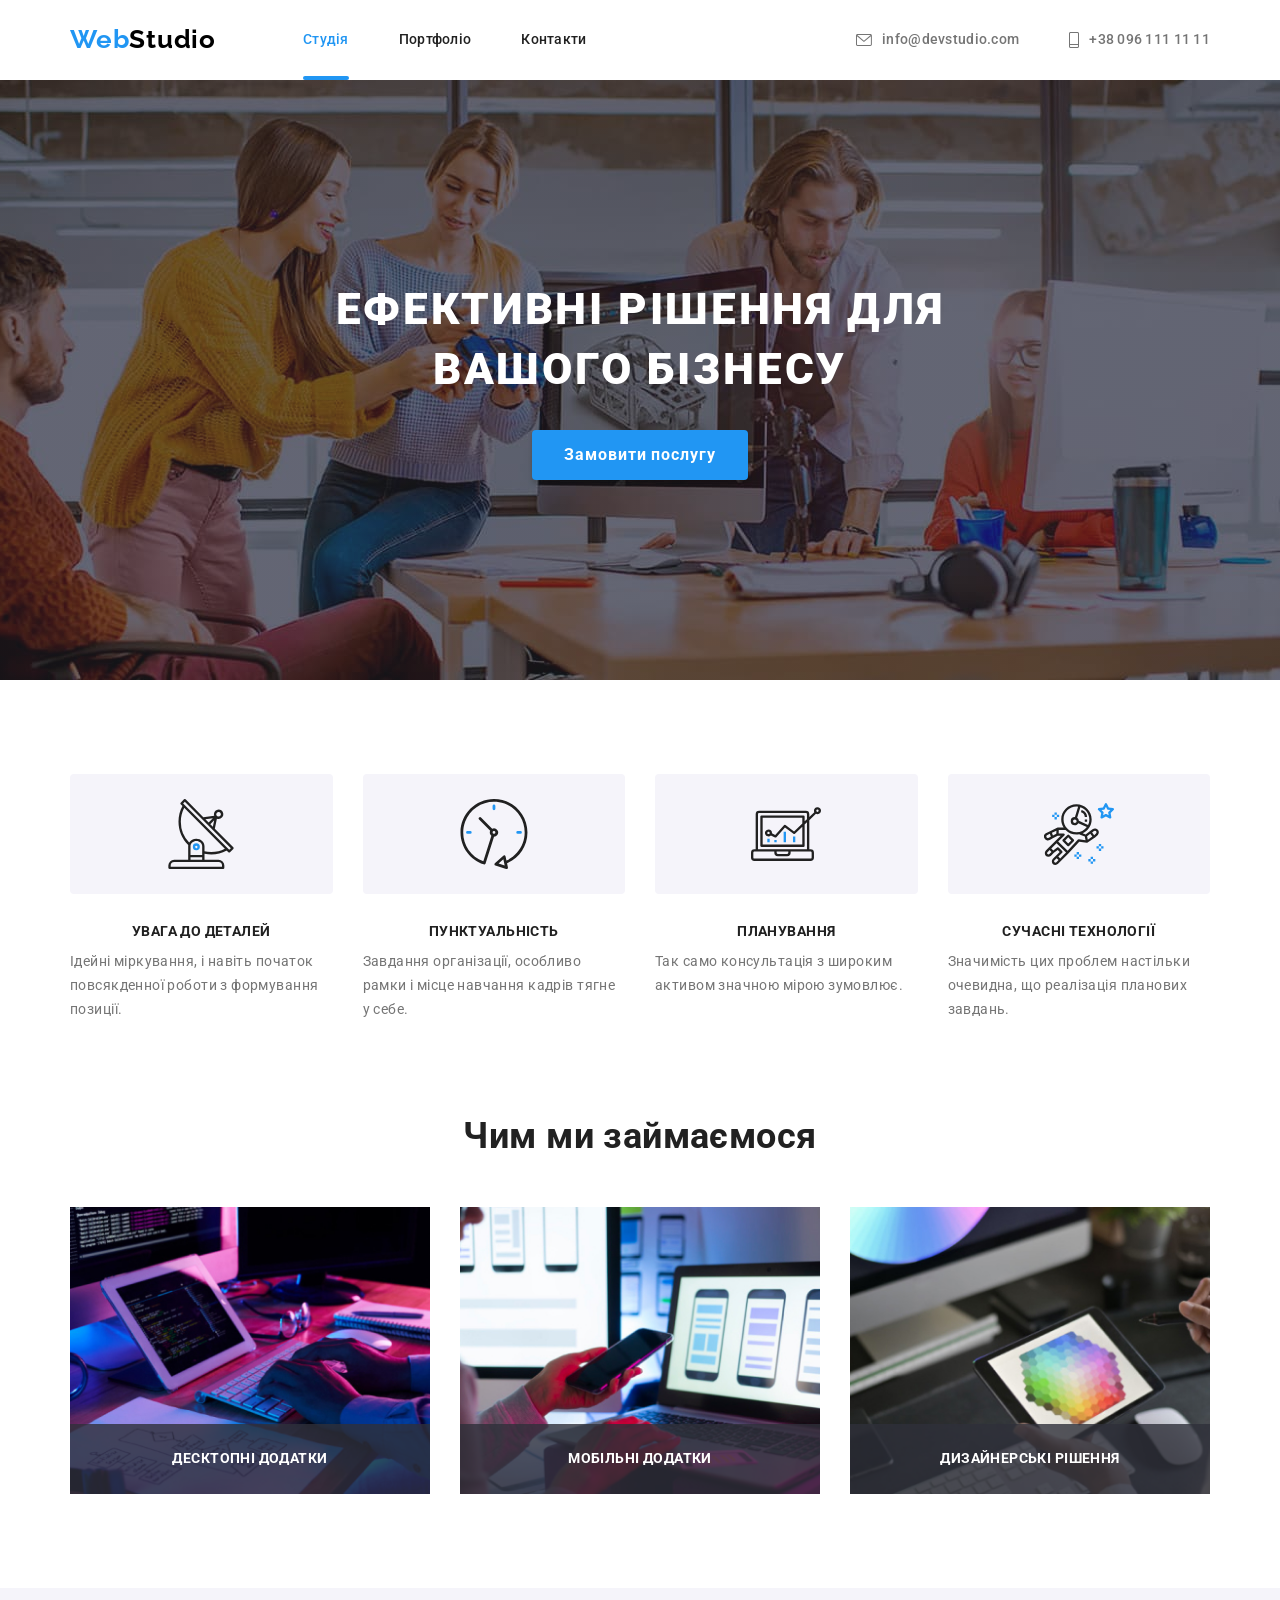
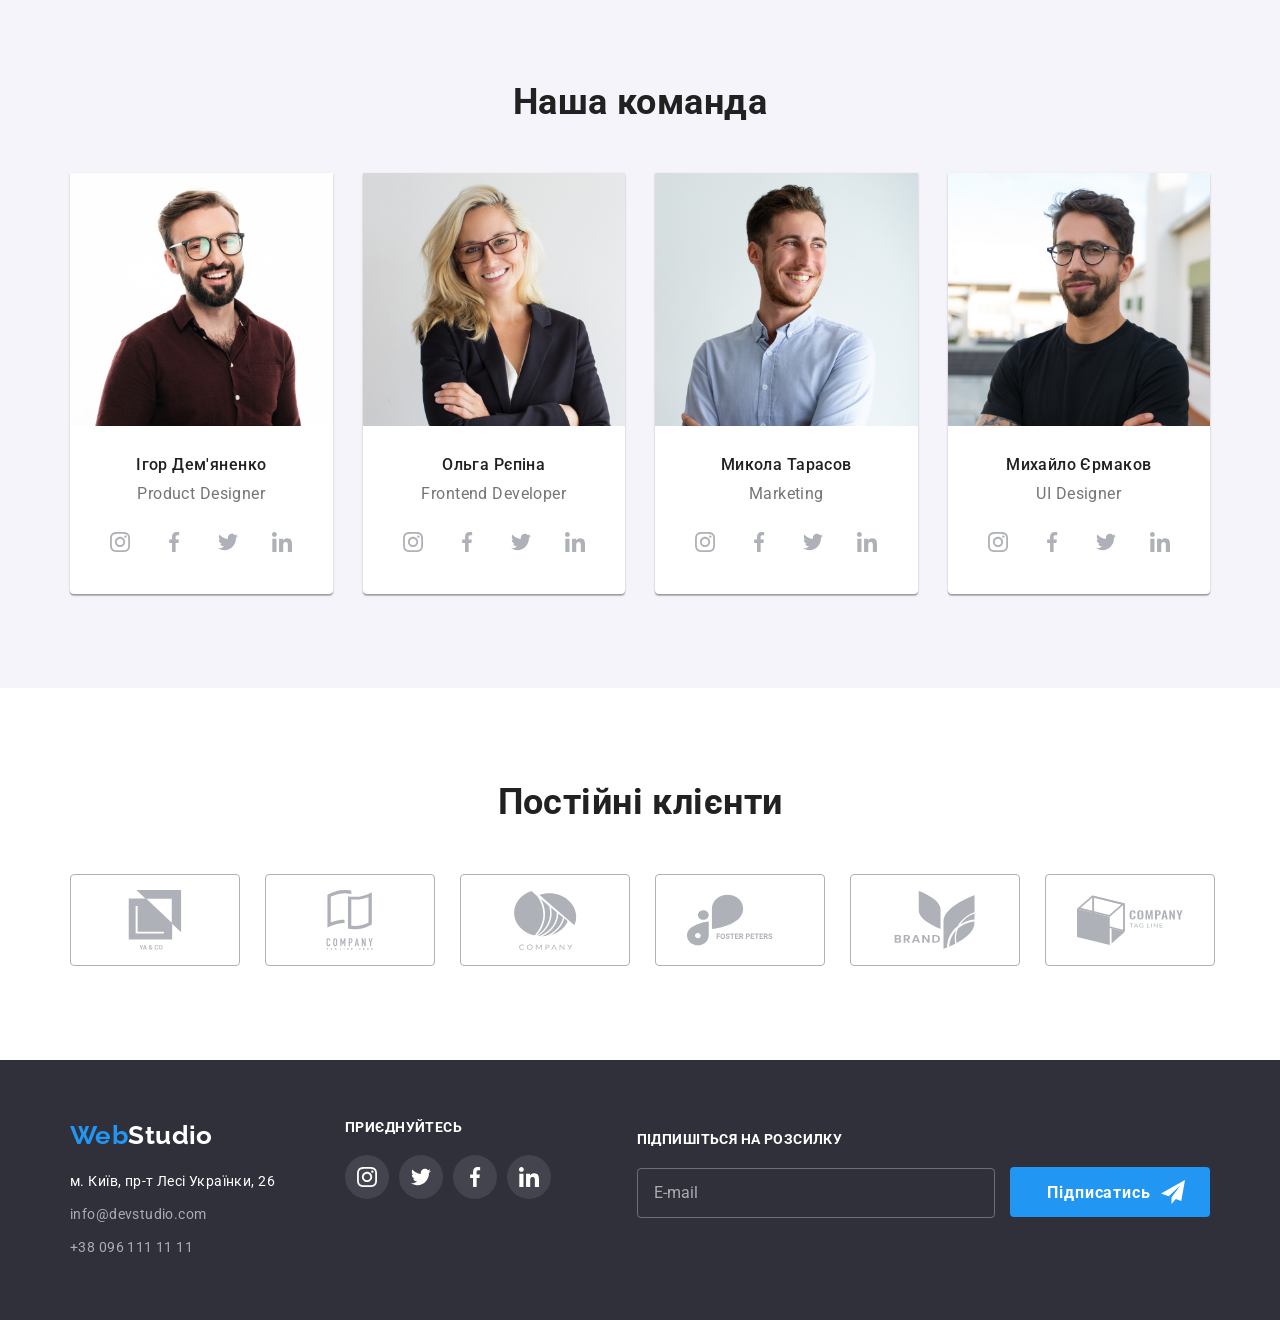
==== commit 727d32a2: "last" ====
--- a/index.html
+++ b/index.html
@@ -156,15 +156,27 @@
                  <h2 class="section__title">Чим ми займаємося</h2>
                  <ul class="about__list">
                     <li class="about__item">
-                        <img src="./imges/box1.jpg" alt="Процес розробки сайту" width="370"/>
+                        <img 
+                        srcset="
+                            ./imges/box1.jpg    1x,
+                            ./imges/box1-2x.jpg 2x"
+                        src="./imges/box1.jpg" alt="Процес розробки сайту" width="370"/>
                         <p class="about__text" >десктопні додатки</p>
                     </li>
                     <li class="about__item">
-                        <img src="./imges/box2.jpg" alt="Людина та телеaон" width="370"/>
+                        <img 
+                        srcset="
+                            ./imges/box2.jpg    1x,
+                            ./imges/box2-2x.jpg 2x"
+                        src="./imges/box2.jpg" alt="Людина та телеaон" width="370"/>
                         <p class="about__text" >мобільні додатки</p>
                     </li>
                     <li class="about__item">
-                        <img src="./imges/box3.jpg" alt="Вибір кольорової палітри" width="370"/>
+                        <img 
+                        srcset="
+                            ./imges/box3.jpg    1x,
+                            ./imges/box3-2x.jpg 2x"
+                        src="./imges/box3.jpg" alt="Вибір кольорової палітри" width="370"/>
                         <p class="about__text" >дизайнерські рішення</p>
                     </li>
                 </ul>
@@ -176,6 +188,32 @@
                     <h2 class="section__title">Наша команда</h2>
                     <ul class="team-list">
                     <li class="team-list__item">
+                        <picture>
+                            <source
+                                srcset="
+                                    ./imges/man1.jpg         1x,
+                                    ./imges/man1-desc-2x.jpg 2x
+                                "
+                                media="(min-width: 1200px)">
+                        </picture>
+
+                        <picture>
+                            <source
+                                srcset="
+                                    ./imges/man1-tab.jpg    1x,
+                                    ./imges/man1-tab-2x.jpg 2x
+                                "
+                                media="(min-width: 768px)">
+                        </picture>
+
+                        <picture>
+                            <source
+                                srcset="
+                                    ./imges/man1-mob.jpg    1x,
+                                    ./imges/man1-mob-2x.jpg 2x
+                                "
+                                media="(max-width: 767px)">
+                        </picture>
                         <img src="./imges/man1.jpg" class="team-list__photo" alt="Дизайнер Ігор" width="450"/>
                         <div class="team-content">
                             <h3 class="team-content__title">Ігор Дем'яненко</h3>
@@ -223,6 +261,32 @@
                     </li>
                     
                     <li class="team-list__item">
+                        <picture>
+                            <source
+                                srcset="
+                                    ./imges/girl.jpg         1x,
+                                    ./imges/girl-desc-2x.jpg 2x
+                                "
+                                media="(min-width: 1200px)">
+                        </picture>
+
+                        <picture>
+                            <source
+                                srcset="
+                                    ./imges/girl-tab.jpg    1x,
+                                    ./imges/girl-tab-2x.jpg 2x
+                                "
+                                media="(min-width: 768px)">
+                        </picture>
+
+                        <picture>
+                            <source
+                                srcset="
+                                    ./imges/girl-mob.jpg    1x,
+                                    ./imges/girl-mob-2x.jpg 2x
+                                "
+                                media="(max-width: 767px)">
+                        </picture>
                         <img src="./imges/girl.jpg" class="team-list__photo" alt="Розробник Ольга" width="450"/>
                         <div class="team-content">
                             <h3 class="team-content__title">Ольга Рєпіна</h3>
@@ -270,6 +334,32 @@
                     </li>
                     
                     <li class="team-list__item">
+                        <picture>
+                            <source
+                                srcset="
+                                    ./imges/man2.jpg         1x,
+                                    ./imges/man2-desc-2x.jpg 2x
+                                "
+                                media="(min-width: 1200px)">
+                        </picture>
+
+                        <picture>
+                            <source
+                                srcset="
+                                    ./imges/man2-tab.jpg    1x,
+                                    ./imges/man2-tab-2x.jpg 2x
+                                "
+                                media="(min-width: 768px)">
+                        </picture>
+
+                        <picture>
+                            <source
+                                srcset="
+                                    ./imges/man2-mob.jpg    1x,
+                                    ./imges/man2-mob-2x.jpg 2x
+                                "
+                                media="(max-width: 767px)">
+                        </picture>
                         <img src="./imges/man2.jpg" class="team-list__photo" alt="Маркетолог Микола" width="450"/>
                         <div class="team-content">
                             <h3 class="team-content__title">Микола Тарасов</h3>
@@ -317,6 +407,32 @@
                     </li>
                     
                     <li class="team-list__item">
+                        <picture>
+                            <source
+                                srcset="
+                                    ./imges/man3.jpg         1x,
+                                    ./imges/man3-desc-2x.jpg 2x
+                                "
+                                media="(min-width: 1200px)">
+                        </picture>
+
+                        <picture>
+                            <source
+                                srcset="
+                                    ./imges/man3-tab.jpg    1x,
+                                    ./imges/man3-tab-2x.jpg 2x
+                                "
+                                media="(min-width: 768px)">
+                        </picture>
+
+                        <picture>
+                            <source
+                                srcset="
+                                    ./imges/man3-mob.jpg    1x,
+                                    ./imges/man3-mob-2x.jpg 2x
+                                "
+                                media="(max-width: 767px)">
+                        </picture>
                         <img src="./imges/man3.jpg" class="team-list__photo" alt="Дизайнер Михайло" width="450"/>
                         <div class="team-content">
                             <h3 class="team-content__title">Михайло Єрмаков</h3>
@@ -593,7 +709,7 @@
 
 
           <script src="./js/modal.js"></script>
-          <script src="./js/menu.js"></script>
+          <script src="./js/mobile-menu.js"></script>
     </body>
 </html>
 
--- a/css/main.min.css
+++ b/css/main.min.css
@@ -1 +1 @@
-:root{--accent-color: #2196F3;--title-text-color: #212121;--text-color: #757575;--btn-color: #F5F4FA;--white-color: #fff;--icon-color: #AFB1B8;--liner-gradient: linear-gradient(to right, rgba(47, 48, 58, 0.4), rgba(47, 48, 58, 0.4))}.visualy-hidden{position:absolute;white-space:nowrap;width:1px;height:1px;overflow:hidden;border:0;padding:0;clip:rect(0 0 0 0);-webkit-clip-path:inset(50%);clip-path:inset(50%);margin:-1px}.link{text-decoration:none;color:var(--title-text-color)}p,h1,h2,h3,h4,h5,h6{margin:0}ul,ol{margin:0;padding-left:0;list-style:none}button{cursor:pointer;border:none}address{font-style:normal}img{display:block;max-width:100%;height:auto}.page{background-color:var(--white-color);font-family:"Roboto",sans-serif;color:var(--title-text-color);font-size:14px;letter-spacing:.03em}.container{width:100%;padding-left:15px;padding-right:15px;margin:0 auto}@media screen and (min-width: 480px){.container{width:450px}}@media screen and (min-width: 768px){.container{width:738px}}@media screen and (min-width: 1200px){.container{width:1170px}}.section__title{font-size:28px;line-height:1.16;text-align:center;margin-bottom:50px}@media screen and (min-width: 1200px){.section__title{font-size:36px}}.section{padding-top:60px;padding-bottom:60px}@media screen and (min-width: 1200px){.section{padding-top:94px;padding-bottom:94px}}.backdrop{position:fixed;background-color:rgba(0,0,0,.2);top:0;width:100%;height:100%;-webkit-transition:opacity 300ms linear,visibility 300ms linear;transition:opacity 300ms linear,visibility 300ms linear}.modal{background:#fff;-webkit-box-shadow:0px 1px 3px rgba(0,0,0,.12),0px 1px 1px rgba(0,0,0,.14),0px 2px 1px rgba(0,0,0,.2);box-shadow:0px 1px 3px rgba(0,0,0,.12),0px 1px 1px rgba(0,0,0,.14),0px 2px 1px rgba(0,0,0,.2);border-radius:4px;width:450px;height:609px;position:absolute;top:50%;left:50%;-webkit-transform:translate(-50%, -50%);transform:translate(-50%, -50%);padding:40px}@media screen and (min-width: 1200px){.modal{width:528px;height:581px}}.modal-btn{background:var(--white-color);border:1px solid rgba(0,0,0,.1);width:30px;height:30px;border-radius:50%;position:absolute;top:8px;right:8px;-webkit-box-sizing:border-box;box-sizing:border-box;display:-webkit-box;display:-ms-flexbox;display:flex;-webkit-box-align:center;-ms-flex-align:center;align-items:center;-webkit-box-pack:center;-ms-flex-pack:center;justify-content:center}.modal-svg{-webkit-transition:fill 250ms cubic-bezier(0.4, 0, 0.2, 1);transition:fill 250ms cubic-bezier(0.4, 0, 0.2, 1)}.modal-btn:hover,.modal-btn:focus{fill:var(--accent-color)}.backdrop.is-hidden{opacity:0;visibility:hidden;pointer-events:none}.modal-title{font-weight:700;font-size:20px;line-height:1.15;letter-spacing:.03em;text-align:center;margin-bottom:12px}.modal-label{margin-bottom:10px;display:block}.user-name-title{font-size:12px;line-height:1.16;letter-spacing:.01em;font-weight:400;color:var(--text-color);display:block;margin-bottom:4px}.input-svg{position:relative;display:block}.modal-input,.modal-comment{width:100%;height:40px;border:1px solid rgba(33,33,33,.2);border-radius:4px;padding-left:42px;-webkit-transition:border 250ms cubic-bezier(0.4, 0, 0.2, 1);transition:border 250ms cubic-bezier(0.4, 0, 0.2, 1)}.modal-input:focus,.modal-comment:focus{outline:rgba(0,0,0,0);border:1px solid var(--accent-color)}.modal-input:focus+.modal-form-svg{fill:var(--accent-color)}.modal-user-comment{display:block;margin-bottom:20px}.modal-form-svg{position:absolute;top:50%;-webkit-transform:translateY(-50%);transform:translateY(-50%);left:12px;-webkit-transition:fill 250ms cubic-bezier(0.4, 0, 0.2, 1);transition:fill 250ms cubic-bezier(0.4, 0, 0.2, 1)}.modal-comment{width:100%;height:120px;border:1px solid rgba(33,33,33,.2);border-radius:4px;margin-top:4px;padding-top:12px;padding-left:16px;resize:none;display:block}.modal-comment::-webkit-input-placeholder{font-size:12px;line-height:1.16;letter-spacing:.01em;color:rgba(117,117,117,.5)}.modal-comment::-moz-placeholder{font-size:12px;line-height:1.16;letter-spacing:.01em;color:rgba(117,117,117,.5)}.modal-comment:-ms-input-placeholder{font-size:12px;line-height:1.16;letter-spacing:.01em;color:rgba(117,117,117,.5)}.modal-comment::-ms-input-placeholder{font-size:12px;line-height:1.16;letter-spacing:.01em;color:rgba(117,117,117,.5)}.modal-comment::placeholder{font-size:12px;line-height:1.16;letter-spacing:.01em;color:rgba(117,117,117,.5)}.check-box{display:-webkit-box;display:-ms-flexbox;display:flex;-webkit-box-align:center;-ms-flex-align:center;align-items:center;-webkit-box-pack:center;-ms-flex-pack:center;justify-content:center;margin-bottom:30px}.checked-content{display:-webkit-box;display:-ms-flexbox;display:flex;-webkit-box-align:center;-ms-flex-align:center;align-items:center;text-align:center}.checked-text,.checked-link{font-size:12px;line-height:1.16;letter-spacing:.03em}@media screen and (min-width: 1200px){.checked-text,.checked-link{font-size:14px;line-height:1.71;letter-spacing:.03em}}.checked-svg{border:2px solid var(--title-text-color);border-radius:2px;width:16px;height:15px;fill:rgba(0,0,0,0);display:-webkit-box;display:-ms-flexbox;display:flex;-webkit-box-align:center;-ms-flex-align:center;align-items:center;-webkit-box-pack:center;-ms-flex-pack:center;justify-content:center;margin-right:8px}.checked-text{color:var(--text-color)}.checked-link{color:var(--accent-color)}.input-checkbox:checked+.checked-content .checked-svg{background-color:var(--accent-color);border:rgba(0,0,0,0);fill:var(--white-color)}.modal-form-btn{min-width:200px;height:50px;border-radius:4px;background-color:var(--accent-color);font-size:16px;line-height:1.87;letter-spacing:.06em;color:var(--white-color);display:block;text-align:center;-webkit-box-pack:center;-ms-flex-pack:center;justify-content:center;-webkit-box-align:center;-ms-flex-align:center;align-items:center;margin:0 auto;-webkit-transition:color 250ms cubic-bezier(0.4, 0, 0.2, 1),background-color 250ms cubic-bezier(0.4, 0, 0.2, 1),-webkit-box-shadow 250ms cubic-bezier(0.4, 0, 0.2, 1);transition:color 250ms cubic-bezier(0.4, 0, 0.2, 1),background-color 250ms cubic-bezier(0.4, 0, 0.2, 1),-webkit-box-shadow 250ms cubic-bezier(0.4, 0, 0.2, 1);transition:box-shadow 250ms cubic-bezier(0.4, 0, 0.2, 1),color 250ms cubic-bezier(0.4, 0, 0.2, 1),background-color 250ms cubic-bezier(0.4, 0, 0.2, 1);transition:box-shadow 250ms cubic-bezier(0.4, 0, 0.2, 1),color 250ms cubic-bezier(0.4, 0, 0.2, 1),background-color 250ms cubic-bezier(0.4, 0, 0.2, 1),-webkit-box-shadow 250ms cubic-bezier(0.4, 0, 0.2, 1)}.modal-form-btn:hover,.modal-form-btn:focus{-webkit-box-shadow:0px 4px 4px rgba(0,0,0,.15);box-shadow:0px 4px 4px rgba(0,0,0,.15)}.container-header{display:-webkit-box;display:-ms-flexbox;display:flex;-webkit-box-align:center;-ms-flex-align:center;align-items:center;position:relative}.nav{display:-webkit-box;display:-ms-flexbox;display:flex;-webkit-box-align:center;-ms-flex-align:center;align-items:center}@media screen and (min-width: 1200px){.nav__logo__svg{display:none}}.nav__logo{text-decoration:none;color:#000;font-family:"Raleway",sans-serif;font-weight:700;font-size:24px;line-height:1.16;letter-spacing:.03em;padding-top:16px;padding-bottom:16px}@media screen and (min-width: 768px){.nav__logo{margin-right:87px}}@media screen and (min-width: 1200px){.nav__logo{padding-top:24px;padding-bottom:25px;font-weight:700;font-size:26px;line-height:1.19}}.accent{color:var(--accent-color)}.site-nav{display:none}@media screen and (min-width: 768px){.site-nav{display:-webkit-box;display:-ms-flexbox;display:flex;gap:50px}}.site-nav__link{display:block;font-weight:500;line-height:1.14;letter-spacing:.02em;padding:32px 0;position:relative;-webkit-transition:color 250ms cubic-bezier(0.4, 0, 0.2, 1);transition:color 250ms cubic-bezier(0.4, 0, 0.2, 1)}.site-nav__item{position:relative}.site-nav__link:hover,.site-nav__link:focus,.contacts__link:hover,.contacts__link:focus{color:var(--accent-color)}.site-nav .current{color:var(--accent-color)}.site-nav__item .current::after{content:"";left:0;bottom:0;display:block;width:100%;height:4px;border-radius:2px;background-color:var(--accent-color);position:absolute}.contacts{margin-left:auto}@media screen and (min-width: 768px){.contacts{display:-webkit-box;display:-ms-flexbox;display:flex;-webkit-box-orient:vertical;-webkit-box-direction:normal;-ms-flex-direction:column;flex-direction:column;gap:10px}}@media screen and (min-width: 1200px){.contacts{-webkit-box-orient:horizontal;-webkit-box-direction:normal;-ms-flex-direction:row;flex-direction:row;-webkit-box-align:center;-ms-flex-align:center;align-items:center;-webkit-box-pack:center;-ms-flex-pack:center;justify-content:center;gap:50px}}.contacts__link{display:none;-webkit-transition:color 250ms cubic-bezier(0.4, 0, 0.2, 1);transition:color 250ms cubic-bezier(0.4, 0, 0.2, 1)}@media screen and (min-width: 768px){.contacts__link{font-weight:500;font-size:14px;line-height:1.14;letter-spacing:.02em;text-decoration:none;color:var(--text-color);display:-webkit-box;display:-ms-flexbox;display:flex;gap:10px}}@media screen and (min-width: 1200px){.contacts__link{display:-webkit-box;display:-ms-flexbox;display:flex;-webkit-box-align:center;-ms-flex-align:center;align-items:center;-webkit-box-pack:center;-ms-flex-pack:center;justify-content:center;gap:10px;padding:24px 0;font-weight:500;font-size:16px;line-height:1.14;letter-spacing:.02em}}.contacts__icon{fill:currentColor}.contacts__link:hover,.contacts__link:focus{color:var(--accent-color)}.mob-modal{height:100%;display:-webkit-box;display:-ms-flexbox;display:flex;-webkit-box-orient:vertical;-webkit-box-direction:normal;-ms-flex-direction:column;flex-direction:column;-webkit-box-pack:justify;-ms-flex-pack:justify;justify-content:space-between;overflow:auto}.mob-modal__open{border:none;border-color:rgba(0,0,0,0);background-color:rgba(0,0,0,0);right:0;position:absolute}@media screen and (min-width: 768px){.mob-modal__open{display:none}}.mob-modal__close{border:none;border-color:rgba(0,0,0,0);background-color:rgba(0,0,0,0);padding:0;position:absolute;display:-webkit-box;display:-ms-flexbox;display:flex;top:21px;right:25px}.mob-modal__close:hover,.mob-modal__close:focus,.mob-modal__open:hover,.mob-modal__open:focus{fill:var(--accent-color)}.backdrop-menu.is-hidden{opacity:0;visibility:hidden;pointer-events:none;-webkit-transition:opacity 300ms linear,visibility 300ms linear;transition:opacity 300ms linear,visibility 300ms linear}.backdrop-menu{background-color:#fff;position:fixed;top:0;width:100%;height:100%;padding:48px 40px;z-index:1}@media screen and (min-width: 768px){.backdrop-menu{display:none}}.mob-nav__link{font-weight:500;font-size:40px;line-height:1.17;letter-spacing:.02em;color:var(--title-text-color);-webkit-transition:color 250ms cubic-bezier(0.4, 0, 0.2, 1);transition:color 250ms cubic-bezier(0.4, 0, 0.2, 1)}.mob-nav__item{margin-bottom:32px}.mob-nav__link:hover,.mob-nav__link:focus{color:var(--accent-color)}.mob-nav__item .current{color:var(--accent-color)}.mob-tel{font-weight:500;font-size:34px;line-height:1.17;letter-spacing:.02em;color:var(--accent-color)}.mob-mail{font-weight:500;font-size:24px;line-height:1.16;letter-spacing:.02em;color:var(--text-color)}.mob-tel__item{margin-bottom:32px}.mob-mail__item{margin-bottom:64px}.mob-soc{display:-webkit-box;display:-ms-flexbox;display:flex}.mob-soc__link{font-weight:500;font-size:18px;line-height:1.22;letter-spacing:.02em;color:var(--accent-color)}.mob-soc__item:not(:last-child)::after{content:"";width:22px;border:1px solid rgba(33,33,33,.2);margin-right:10px;margin-left:10px}.hero{min-width:480px;max-width:768px;height:400px;margin-left:auto;margin-right:auto;background-image:var(--liner-gradient),url(../imges/bg-mob.jpg);background-repeat:no-repeat;background-position:center;background-size:cover;position:relative;padding-top:118px;padding-bottom:118px}@media(min-device-pixel-ratio: 2),(-webkit-min-device-pixel-ratio: 2),(min-resolution: 192dpi),(min-resolution: 2dppx){.hero{background-image:var(--liner-gradient),url(../imges/bg-mob-2x.jpg)}}@media screen and (min-width: 768px){.hero{background-image:var(--liner-gradient),url(../imges/bg-tab.jpg);min-width:768px;max-width:1200px;height:400px}}@media screen and (min-width: 768px)and (min-device-pixel-ratio: 2),screen and (min-width: 768px)and (-webkit-min-device-pixel-ratio: 2),screen and (min-width: 768px)and (min-resolution: 192dpi),screen and (min-width: 768px)and (min-resolution: 2dppx){.hero{background-image:var(--liner-gradient),url(../imges/bg-tab-2x.jpg)}}@media screen and (min-width: 1200px){.hero{background-image:var(--liner-gradient),url(../imges/bg-desc.jpg);min-width:1200px;max-width:1600px;height:600px;padding-top:200px;padding-bottom:200px}}@media screen and (min-width: 1200px)and (min-device-pixel-ratio: 2),screen and (min-width: 1200px)and (-webkit-min-device-pixel-ratio: 2),screen and (min-width: 1200px)and (min-resolution: 192dpi),screen and (min-width: 1200px)and (min-resolution: 2dppx){.hero{background-image:var(--liner-gradient),url(../imges/bg-desc-2x.jpg)}}.hero__title{color:var(--white-color);font-weight:900;font-size:26px;line-height:1.61;letter-spacing:.06em;text-align:center;text-transform:uppercase;max-width:360px;margin-left:auto;margin-right:auto;margin-bottom:30px}@media screen and (min-width: 1200px){.hero__title{font-weight:900;font-size:44px;line-height:1.36;letter-spacing:.06em;max-width:696px}}.hero__btn{background-color:var(--accent-color);color:var(--white-color);min-width:200px;height:50px;left:692px;top:430px;font-weight:700;font-size:16px;line-height:1.87;letter-spacing:.06em;-webkit-box-align:center;-ms-flex-align:center;align-items:center;text-align:center;-webkit-box-shadow:0px 4px 4px rgba(0,0,0,.15);box-shadow:0px 4px 4px rgba(0,0,0,.15);border-radius:4px;height:50px;display:block;margin:0 auto;-webkit-transition:color 250ms cubic-bezier(0.4, 0, 0.2, 1),background-color 250ms cubic-bezier(0.4, 0, 0.2, 1);transition:color 250ms cubic-bezier(0.4, 0, 0.2, 1),background-color 250ms cubic-bezier(0.4, 0, 0.2, 1)}@media screen and (min-width: 1200px){.hero__btn{min-width:216px}}.hero__btn:hover,.hero__btn:focus{background-color:#188ce8}.privilage{padding-bottom:0}@media screen and (max-width: 1199px){.privilage{margin-bottom:60px}}.privilage-list{display:-webkit-box;display:-ms-flexbox;display:flex;-ms-flex-wrap:wrap;flex-wrap:wrap;gap:30px}@media screen and (min-width: 768px){.privilage__item{width:calc((100% - 30px)/2)}}@media screen and (min-width: 1200px){.privilage__item{width:calc((100% - 90px)/4)}}.privilage__title{font-size:14px;line-height:1.14;text-transform:uppercase;margin-bottom:10px;text-align:center;-webkit-box-pack:center;-ms-flex-pack:center;justify-content:center}.privilage__text{color:var(--text-color);line-height:1.71}.privilage__soc{height:120px;background-color:#f5f4fa;margin-bottom:30px;border-radius:4px;display:-webkit-box;display:-ms-flexbox;display:flex;-webkit-box-align:center;-ms-flex-align:center;align-items:center;-webkit-box-pack:center;-ms-flex-pack:center;justify-content:center}@media screen and (max-width: 1200px){.about{display:none}}.about__list{display:-webkit-box;display:-ms-flexbox;display:flex;gap:30px}.about__item{width:calc((100% - 60px)/3);position:relative}.about__text{font-weight:700;font-size:14px;line-height:1.14;color:var(--white-color);background-color:rgba(47,48,58,.8);width:100%;height:70px;text-transform:uppercase;position:absolute;bottom:0;left:0;display:-webkit-box;display:-ms-flexbox;display:flex;-webkit-box-align:center;-ms-flex-align:center;align-items:center;-webkit-box-pack:center;-ms-flex-pack:center;justify-content:center}.team{background-color:#f5f4fa}.team-list{display:-webkit-box;display:-ms-flexbox;display:flex;-ms-flex-wrap:wrap;flex-wrap:wrap;gap:30px}.team-list__item{background-color:var(--white-color);-webkit-box-shadow:0px 1px 3px rgba(0,0,0,.12),0px 1px 1px rgba(0,0,0,.14),0px 2px 1px rgba(0,0,0,.2);box-shadow:0px 1px 3px rgba(0,0,0,.12),0px 1px 1px rgba(0,0,0,.14),0px 2px 1px rgba(0,0,0,.2);border-radius:0px 0px 4px 4px;-webkit-box-align:center;-ms-flex-align:center;align-items:center}@media screen and (min-width: 768px){.team-list__item{width:calc((100% - 30px)/2)}}@media screen and (min-width: 1200px){.team-list__item{width:calc((100% - 90px)/4)}}.team-content{padding-top:30px;padding-bottom:30px}.team-content__title{font-weight:500;font-size:16px;line-height:1.18;margin-bottom:10px;text-align:center}.team-content__text{color:var(--text-color);font-size:16px;line-height:1.18;text-align:center;margin-bottom:16px}.team-soc{display:-webkit-box;display:-ms-flexbox;display:flex;-webkit-box-align:center;-ms-flex-align:center;align-items:center;-webkit-box-pack:center;-ms-flex-pack:center;justify-content:center;gap:10px}.team-soc__link{width:100%;height:100%;width:44px;height:44px;display:-webkit-box;display:-ms-flexbox;display:flex;-webkit-box-align:center;-ms-flex-align:center;align-items:center;-webkit-box-pack:center;-ms-flex-pack:center;justify-content:center;border-radius:50%;-webkit-transition:background-color 250ms cubic-bezier(0.4, 0, 0.2, 1);transition:background-color 250ms cubic-bezier(0.4, 0, 0.2, 1)}.team-soc__icon{fill:var(--icon-color);-webkit-transition:fill 250ms cubic-bezier(0.4, 0, 0.2, 1);transition:fill 250ms cubic-bezier(0.4, 0, 0.2, 1)}.team-soc__link:hover,.team-soc__link:focus{background-color:var(--accent-color)}.team-soc__link:hover .team-soc__icon,.team-soc__link:focus .team-soc__icon{fill:var(--white-color)}.regular-list{display:-webkit-box;display:-ms-flexbox;display:flex;-ms-flex-wrap:wrap;flex-wrap:wrap;gap:30px;margin-top:50px}@media screen and (min-width: 480px){.regular-list__item{width:calc((100% - 30px)/2)}}@media screen and (min-width: 768px){.regular-list__item{width:calc((100% - 60px)/3)}}@media screen and (min-width: 1200px){.regular-list__item{width:calc((100% - 150px)/6)}}.regular-list__link{display:-webkit-box;display:-ms-flexbox;display:flex;height:92px;width:210px;-webkit-box-align:center;-ms-flex-align:center;align-items:center;-webkit-box-pack:center;-ms-flex-pack:center;justify-content:center;border:1px solid #afb1b8;border-radius:4px;color:var(--icon-color);-webkit-transition:color 250ms cubic-bezier(0.4, 0, 0.2, 1),border-color 250ms cubic-bezier(0.4, 0, 0.2, 1);transition:color 250ms cubic-bezier(0.4, 0, 0.2, 1),border-color 250ms cubic-bezier(0.4, 0, 0.2, 1)}@media screen and (min-width: 748px){.regular-list__link{width:226px}}@media screen and (min-width: 1200px){.regular-list__link{width:170px}}.regular-list__icon{fill:currentColor}.regular-list__link:hover,.regular-list__link:focus{border-color:var(--accent-color);color:var(--accent-color)}.footer{background-color:#2f303a;padding-top:60px;padding-bottom:60px}.address-list__address,.address-list__mail{margin-bottom:8px}@media screen and (min-width: 1200px){.address-list__address,.address-list__mail{margin-bottom:9px}}@media screen and (max-width: 1199px){.footer-section{display:-webkit-box;display:-ms-flexbox;display:flex;-webkit-box-orient:vertical;-webkit-box-direction:normal;-ms-flex-direction:column;flex-direction:column;-webkit-box-align:center;-ms-flex-align:center;align-items:center;text-align:center}}.address-list{margin-bottom:60px}@media screen and (min-width: 1200px){.address-list{margin-bottom:0}}.address-list__link,.address .link{line-height:1.71}.address .link{color:rgba(255,255,255,.6);font-style:normal}.address-list__link{color:var(--white-color);text-decoration:none}@media screen and (min-width: 768px){.contacts-soc{display:-webkit-box;display:-ms-flexbox;display:flex}}@media screen and (min-width: 1200px){.contacts-soc{gap:70px}}@media screen and (min-width: 768px)and (max-width: 1199px){.contacts-soc{gap:165px}}.footer__logo{color:var(--white-color);text-decoration:none;font-family:"Raleway",sans-serif;font-weight:700;font-size:26px;line-height:1.19}@media screen and (min-width: 1200px){.footer__logo{margin-right:0;display:block;margin-bottom:20px}}.footer .link:hover,.footer .link:focus{color:var(--accent-color)}.footer .link{-webkit-transition:color 250ms cubic-bezier(0.4, 0, 0.2, 1);transition:color 250ms cubic-bezier(0.4, 0, 0.2, 1)}.footer-soc__list{display:-webkit-box;display:-ms-flexbox;display:flex;-webkit-box-align:center;-ms-flex-align:center;align-items:center;-webkit-box-pack:center;-ms-flex-pack:center;justify-content:center;gap:10px;margin-bottom:60px}@media screen and (min-width: 1200px){.footer-soc__list{margin-bottom:0}}.footer-soc__link{width:100%;height:100%;display:-webkit-box;display:-ms-flexbox;display:flex;-webkit-box-align:center;-ms-flex-align:center;align-items:center;-webkit-box-pack:center;-ms-flex-pack:center;justify-content:center;width:44px;height:44px;border-radius:50%;background-color:#43444d;-webkit-transition:background-color 250ms cubic-bezier(0.4, 0, 0.2, 1);transition:background-color 250ms cubic-bezier(0.4, 0, 0.2, 1)}@media screen and (max-width: 1199px){.footer-icons{-webkit-box-orient:vertical;-webkit-box-direction:normal;-ms-flex-direction:column;flex-direction:column;text-align:center;display:-webkit-box;display:-ms-flexbox;display:flex;-webkit-box-align:center;-ms-flex-align:center;align-items:center;-webkit-box-pack:center;-ms-flex-pack:center;justify-content:center}}.footer-soc__icon{fill:var(--white-color)}.footer-soc__link:hover,.footer-soc__link:focus{background-color:var(--accent-color)}.footer-soc__title{font-size:14px;line-height:1.14;letter-spacing:.03em;text-transform:uppercase;color:var(--white-color);margin-bottom:20px}@media screen and (max-width: 1199px){.footer>.container{display:-webkit-box;display:-ms-flexbox;display:flex;-webkit-box-orient:vertical;-webkit-box-direction:normal;-ms-flex-direction:column;flex-direction:column;-webkit-box-align:center;-ms-flex-align:center;align-items:center;-webkit-box-pack:center;-ms-flex-pack:center;justify-content:center}}@media screen and (min-width: 1200px){.footer>.container{display:-webkit-box;display:-ms-flexbox;display:flex;-webkit-box-align:baseline;-ms-flex-align:baseline;align-items:baseline;-webkit-box-pack:justify;-ms-flex-pack:justify;justify-content:space-between}}@media screen and (max-width: 1199px){.footer-form__container{display:-webkit-box;display:-ms-flexbox;display:flex;-webkit-box-align:center;-ms-flex-align:center;align-items:center;-webkit-box-pack:center;-ms-flex-pack:center;justify-content:center;text-align:center;-webkit-box-orient:vertical;-webkit-box-direction:normal;-ms-flex-direction:column;flex-direction:column}}@media screen and (max-width: 1199px){.footer-form{display:-webkit-box;display:-ms-flexbox;display:flex;-webkit-box-align:center;-ms-flex-align:center;align-items:center;-webkit-box-pack:center;-ms-flex-pack:center;justify-content:center;text-align:center;-webkit-box-orient:vertical;-webkit-box-direction:normal;-ms-flex-direction:column;flex-direction:column}}.footer-form__email{width:450px;height:50px;border:1px solid rgba(255,255,255,.3);background-color:rgba(0,0,0,0);border-radius:4px;color:var(--white-color);padding-left:16px;margin-bottom:20px}@media screen and (min-width: 1200px){.footer-form__email{width:358px}}.footer-form__email::-webkit-input-placeholder{font-weight:400;font-size:16px;line-height:1.25;color:rgba(255,255,255,.6)}.footer-form__email::-moz-placeholder{font-weight:400;font-size:16px;line-height:1.25;color:rgba(255,255,255,.6)}.footer-form__email:-ms-input-placeholder{font-weight:400;font-size:16px;line-height:1.25;color:rgba(255,255,255,.6)}.footer-form__email::-ms-input-placeholder{font-weight:400;font-size:16px;line-height:1.25;color:rgba(255,255,255,.6)}.footer-form__email::placeholder{font-weight:400;font-size:16px;line-height:1.25;color:rgba(255,255,255,.6)}.footer-form__btn{width:200px;height:50px;background-color:var(--accent-color);border-radius:4px;-webkit-box-align:center;-ms-flex-align:center;align-items:center;-webkit-box-pack:center;-ms-flex-pack:center;justify-content:center;align-items:center;justify-content:center;margin-left:12px;-webkit-transition:color 250ms cubic-bezier(0.4, 0, 0.2, 1),background-color 250ms cubic-bezier(0.4, 0, 0.2, 1),fill 250ms cubic-bezier(0.4, 0, 0.2, 1),-webkit-box-shadow 250ms cubic-bezier(0.4, 0, 0.2, 1);transition:color 250ms cubic-bezier(0.4, 0, 0.2, 1),background-color 250ms cubic-bezier(0.4, 0, 0.2, 1),fill 250ms cubic-bezier(0.4, 0, 0.2, 1),-webkit-box-shadow 250ms cubic-bezier(0.4, 0, 0.2, 1);transition:box-shadow 250ms cubic-bezier(0.4, 0, 0.2, 1),color 250ms cubic-bezier(0.4, 0, 0.2, 1),background-color 250ms cubic-bezier(0.4, 0, 0.2, 1),fill 250ms cubic-bezier(0.4, 0, 0.2, 1);transition:box-shadow 250ms cubic-bezier(0.4, 0, 0.2, 1),color 250ms cubic-bezier(0.4, 0, 0.2, 1),background-color 250ms cubic-bezier(0.4, 0, 0.2, 1),fill 250ms cubic-bezier(0.4, 0, 0.2, 1),-webkit-box-shadow 250ms cubic-bezier(0.4, 0, 0.2, 1)}.footer-icon__title{font-size:16px;line-height:1.87;letter-spacing:.06em;color:var(--white-color);margin-left:12px}.footer-icon{display:-webkit-box;display:-ms-flexbox;display:flex;-webkit-box-align:center;-ms-flex-align:center;align-items:center;-webkit-box-pack:center;-ms-flex-pack:center;justify-content:center;gap:10px}.footer-form__btn:hover,.footer-form__btn:focus{-webkit-box-shadow:0px 4px 4px rgba(0,0,0,.15);box-shadow:0px 4px 4px rgba(0,0,0,.15)}.footer-icon__svg{fill:var(--white-color)}.portfolio{padding-top:60px;padding-bottom:60px}@media screen and (min-width: 1200px){.portfolio{padding-top:94px;padding-bottom:94px}}.header-nav{border-bottom:1px solid #ececec}.portfolio-content{padding:20px 24px;border:1px solid #eee}.portfolio-btn__btn{background-color:var(--btn-color);border-radius:4px;font-weight:500;font-size:16px;line-height:1.62;padding:6px 22px;-webkit-transition:color 250ms cubic-bezier(0.4, 0, 0.2, 1),background-color 250ms cubic-bezier(0.4, 0, 0.2, 1),-webkit-box-shadow 250ms cubic-bezier(0.4, 0, 0.2, 1);transition:color 250ms cubic-bezier(0.4, 0, 0.2, 1),background-color 250ms cubic-bezier(0.4, 0, 0.2, 1),-webkit-box-shadow 250ms cubic-bezier(0.4, 0, 0.2, 1);transition:color 250ms cubic-bezier(0.4, 0, 0.2, 1),background-color 250ms cubic-bezier(0.4, 0, 0.2, 1),box-shadow 250ms cubic-bezier(0.4, 0, 0.2, 1);transition:color 250ms cubic-bezier(0.4, 0, 0.2, 1),background-color 250ms cubic-bezier(0.4, 0, 0.2, 1),box-shadow 250ms cubic-bezier(0.4, 0, 0.2, 1),-webkit-box-shadow 250ms cubic-bezier(0.4, 0, 0.2, 1)}.portfolio-btn__list{-ms-flex-wrap:wrap;flex-wrap:wrap}@media screen and (min-width: 768px){.portfolio-btn__list{display:-webkit-box;display:-ms-flexbox;display:flex;-webkit-box-align:center;-ms-flex-align:center;align-items:center;-webkit-box-pack:center;-ms-flex-pack:center;justify-content:center;-ms-flex-wrap:wrap;flex-wrap:wrap;gap:8px;margin-bottom:50px}}.portfolio-cards__item:hover,.portfolio-cards__item:focus{-webkit-box-shadow:0px 1px 1px rgba(0,0,0,.12),0px 4px 4px rgba(0,0,0,.06),1px 4px 6px rgba(0,0,0,.16);box-shadow:0px 1px 1px rgba(0,0,0,.12),0px 4px 4px rgba(0,0,0,.06),1px 4px 6px rgba(0,0,0,.16)}.portfolio-content__title{margin-bottom:4px}.portfolio-btn__btn:hover,.portfolio-btn__btn:focus{background-color:var(--accent-color);color:var(--white-color);-webkit-box-shadow:0px 3px 1px rgba(0,0,0,.1),0px 1px 2px rgba(0,0,0,.08),0px 2px 2px rgba(0,0,0,.12);box-shadow:0px 3px 1px rgba(0,0,0,.1),0px 1px 2px rgba(0,0,0,.08),0px 2px 2px rgba(0,0,0,.12)}.portfolio-btn__btn.current{background-color:var(--accent-color);color:var(--white-color);padding:6px 25px}.portfolio-cards__list{display:-webkit-box;display:-ms-flexbox;display:flex;-ms-flex-wrap:wrap;flex-wrap:wrap;gap:30px}@media screen and (min-width: 748px){.portfolio-cards__item{width:calc((100% - 30px)/2)}}@media screen and (min-width: 1200px){.portfolio-cards__item{width:calc((100% - 60px)/3)}}.portfolio-cards__item:hover{display:block}.portfolio-cards__item:hover .portfolio-cards__text,.portfolio-cards__item:focus .portfolio-cards__text{-webkit-transform:translateY(0);transform:translateY(0)}.portfolio-content__title{font-size:18px;line-height:2;letter-spacing:.06em}.portfolio-content__text{color:var(--text-color);font-size:16px;line-height:1.87}.portfolio-cards__text{position:absolute;top:0;left:0;font-size:18px;line-height:1.55;color:var(--white-color);background-color:rgba(33,150,243,.9);height:100%;width:100%;padding:24px;display:-webkit-box;display:-ms-flexbox;display:flex;-webkit-box-align:center;-ms-flex-align:center;align-items:center;-webkit-box-pack:center;-ms-flex-pack:center;justify-content:center;-webkit-transform:translateY(101%);transform:translateY(101%);-webkit-transition:-webkit-transform 250ms cubic-bezier(0.4, 0, 0.2, 1);transition:-webkit-transform 250ms cubic-bezier(0.4, 0, 0.2, 1);transition:transform 250ms cubic-bezier(0.4, 0, 0.2, 1);transition:transform 250ms cubic-bezier(0.4, 0, 0.2, 1), -webkit-transform 250ms cubic-bezier(0.4, 0, 0.2, 1)}.portfolio-cards__hover{position:relative;overflow:hidden}/*# sourceMappingURL=main.min.css.map */+:root{--accent-color: #2196F3;--title-text-color: #212121;--text-color: #757575;--btn-color: #F5F4FA;--white-color: #fff;--icon-color: #AFB1B8;--liner-gradient: linear-gradient(to right, rgba(47, 48, 58, 0.4), rgba(47, 48, 58, 0.4))}.visualy-hidden{position:absolute;white-space:nowrap;width:1px;height:1px;overflow:hidden;border:0;padding:0;clip:rect(0 0 0 0);-webkit-clip-path:inset(50%);clip-path:inset(50%);margin:-1px}.link{text-decoration:none;color:var(--title-text-color)}p,h1,h2,h3,h4,h5,h6{margin:0}ul,ol{margin:0;padding-left:0;list-style:none}button{cursor:pointer;border:none}address{font-style:normal}img{display:block;max-width:100%;height:auto}.page{background-color:var(--white-color);font-family:"Roboto",sans-serif;color:var(--title-text-color);font-size:14px;letter-spacing:.03em}.container{width:100%;padding-left:15px;padding-right:15px;margin:0 auto}@media screen and (min-width: 320px){.container{width:290px}}@media screen and (min-width: 480px){.container{width:450px}}@media screen and (min-width: 768px){.container{width:738px}}@media screen and (min-width: 1200px){.container{width:1170px}}.section__title{font-size:28px;line-height:1.16;text-align:center;margin-bottom:50px}@media screen and (min-width: 1200px){.section__title{font-size:36px}}.section{padding-top:60px;padding-bottom:60px}@media screen and (min-width: 1200px){.section{padding-top:94px;padding-bottom:94px}}.backdrop{position:fixed;background-color:rgba(0,0,0,.2);top:0;width:100%;height:100%;-webkit-transition:opacity 300ms linear,visibility 300ms linear;transition:opacity 300ms linear,visibility 300ms linear}.modal{background:#fff;-webkit-box-shadow:0px 1px 3px rgba(0,0,0,.12),0px 1px 1px rgba(0,0,0,.14),0px 2px 1px rgba(0,0,0,.2);box-shadow:0px 1px 3px rgba(0,0,0,.12),0px 1px 1px rgba(0,0,0,.14),0px 2px 1px rgba(0,0,0,.2);border-radius:4px;width:450px;height:609px;position:absolute;top:50%;left:50%;-webkit-transform:translate(-50%, -50%);transform:translate(-50%, -50%);padding:40px}@media screen and (min-width: 1200px){.modal{width:528px;height:581px}}.modal-btn{background:var(--white-color);border:1px solid rgba(0,0,0,.1);width:30px;height:30px;border-radius:50%;position:absolute;top:8px;right:8px;-webkit-box-sizing:border-box;box-sizing:border-box;display:-webkit-box;display:-ms-flexbox;display:flex;-webkit-box-align:center;-ms-flex-align:center;align-items:center;-webkit-box-pack:center;-ms-flex-pack:center;justify-content:center}.modal-svg{-webkit-transition:fill 250ms cubic-bezier(0.4, 0, 0.2, 1);transition:fill 250ms cubic-bezier(0.4, 0, 0.2, 1)}.modal-btn:hover,.modal-btn:focus{fill:var(--accent-color)}.backdrop.is-hidden{opacity:0;visibility:hidden;pointer-events:none}.modal-title{font-weight:700;font-size:20px;line-height:1.15;letter-spacing:.03em;text-align:center;margin-bottom:12px}.modal-label{margin-bottom:10px;display:block}.user-name-title{font-size:12px;line-height:1.16;letter-spacing:.01em;font-weight:400;color:var(--text-color);display:block;margin-bottom:4px}.input-svg{position:relative;display:block}.modal-input,.modal-comment{width:100%;height:40px;border:1px solid rgba(33,33,33,.2);border-radius:4px;padding-left:42px;-webkit-transition:border 250ms cubic-bezier(0.4, 0, 0.2, 1);transition:border 250ms cubic-bezier(0.4, 0, 0.2, 1)}.modal-input:focus,.modal-comment:focus{outline:rgba(0,0,0,0);border:1px solid var(--accent-color)}.modal-input:focus+.modal-form-svg{fill:var(--accent-color)}.modal-user-comment{display:block;margin-bottom:20px}.modal-form-svg{position:absolute;top:50%;-webkit-transform:translateY(-50%);transform:translateY(-50%);left:12px;-webkit-transition:fill 250ms cubic-bezier(0.4, 0, 0.2, 1);transition:fill 250ms cubic-bezier(0.4, 0, 0.2, 1)}.modal-comment{width:100%;height:120px;border:1px solid rgba(33,33,33,.2);border-radius:4px;margin-top:4px;padding-top:12px;padding-left:16px;resize:none;display:block}.modal-comment::-webkit-input-placeholder{font-size:12px;line-height:1.16;letter-spacing:.01em;color:rgba(117,117,117,.5)}.modal-comment::-moz-placeholder{font-size:12px;line-height:1.16;letter-spacing:.01em;color:rgba(117,117,117,.5)}.modal-comment:-ms-input-placeholder{font-size:12px;line-height:1.16;letter-spacing:.01em;color:rgba(117,117,117,.5)}.modal-comment::-ms-input-placeholder{font-size:12px;line-height:1.16;letter-spacing:.01em;color:rgba(117,117,117,.5)}.modal-comment::placeholder{font-size:12px;line-height:1.16;letter-spacing:.01em;color:rgba(117,117,117,.5)}.check-box{display:-webkit-box;display:-ms-flexbox;display:flex;-webkit-box-align:center;-ms-flex-align:center;align-items:center;-webkit-box-pack:center;-ms-flex-pack:center;justify-content:center;margin-bottom:30px}.checked-content{display:-webkit-box;display:-ms-flexbox;display:flex;-webkit-box-align:center;-ms-flex-align:center;align-items:center;text-align:center}.checked-text,.checked-link{font-size:12px;line-height:1.16;letter-spacing:.03em}@media screen and (min-width: 1200px){.checked-text,.checked-link{font-size:14px;line-height:1.71;letter-spacing:.03em}}.checked-svg{border:2px solid var(--title-text-color);border-radius:2px;width:16px;height:15px;fill:rgba(0,0,0,0);display:-webkit-box;display:-ms-flexbox;display:flex;-webkit-box-align:center;-ms-flex-align:center;align-items:center;-webkit-box-pack:center;-ms-flex-pack:center;justify-content:center;margin-right:8px}.checked-text{color:var(--text-color)}.checked-link{color:var(--accent-color)}.input-checkbox:checked+.checked-content .checked-svg{background-color:var(--accent-color);border:rgba(0,0,0,0);fill:var(--white-color)}.modal-form-btn{min-width:200px;height:50px;border-radius:4px;background-color:var(--accent-color);font-size:16px;line-height:1.87;letter-spacing:.06em;color:var(--white-color);display:block;text-align:center;-webkit-box-pack:center;-ms-flex-pack:center;justify-content:center;-webkit-box-align:center;-ms-flex-align:center;align-items:center;margin:0 auto;-webkit-transition:color 250ms cubic-bezier(0.4, 0, 0.2, 1),background-color 250ms cubic-bezier(0.4, 0, 0.2, 1),-webkit-box-shadow 250ms cubic-bezier(0.4, 0, 0.2, 1);transition:color 250ms cubic-bezier(0.4, 0, 0.2, 1),background-color 250ms cubic-bezier(0.4, 0, 0.2, 1),-webkit-box-shadow 250ms cubic-bezier(0.4, 0, 0.2, 1);transition:box-shadow 250ms cubic-bezier(0.4, 0, 0.2, 1),color 250ms cubic-bezier(0.4, 0, 0.2, 1),background-color 250ms cubic-bezier(0.4, 0, 0.2, 1);transition:box-shadow 250ms cubic-bezier(0.4, 0, 0.2, 1),color 250ms cubic-bezier(0.4, 0, 0.2, 1),background-color 250ms cubic-bezier(0.4, 0, 0.2, 1),-webkit-box-shadow 250ms cubic-bezier(0.4, 0, 0.2, 1)}.modal-form-btn:hover,.modal-form-btn:focus{-webkit-box-shadow:0px 4px 4px rgba(0,0,0,.15);box-shadow:0px 4px 4px rgba(0,0,0,.15)}.container-header{display:-webkit-box;display:-ms-flexbox;display:flex;-webkit-box-align:center;-ms-flex-align:center;align-items:center;position:relative}.nav{display:-webkit-box;display:-ms-flexbox;display:flex;-webkit-box-align:center;-ms-flex-align:center;align-items:center}@media screen and (min-width: 1200px){.nav__logo__svg{display:none}}.nav__logo{text-decoration:none;color:#000;font-family:"Raleway",sans-serif;font-weight:700;font-size:24px;line-height:1.16;letter-spacing:.03em;padding-top:16px;padding-bottom:16px}@media screen and (min-width: 768px){.nav__logo{margin-right:87px}}@media screen and (min-width: 1200px){.nav__logo{padding-top:24px;padding-bottom:25px;font-weight:700;font-size:26px;line-height:1.19}}.accent{color:var(--accent-color)}.site-nav{display:none}@media screen and (min-width: 768px){.site-nav{display:-webkit-box;display:-ms-flexbox;display:flex;gap:50px}}.site-nav__link{display:block;font-weight:500;line-height:1.14;letter-spacing:.02em;padding:32px 0;position:relative;-webkit-transition:color 250ms cubic-bezier(0.4, 0, 0.2, 1);transition:color 250ms cubic-bezier(0.4, 0, 0.2, 1)}.site-nav__item{position:relative}.site-nav__link:hover,.site-nav__link:focus,.contacts__link:hover,.contacts__link:focus{color:var(--accent-color)}.site-nav .current{color:var(--accent-color)}.site-nav__item .current::after{content:"";left:0;bottom:0;display:block;width:100%;height:4px;border-radius:2px;background-color:var(--accent-color);position:absolute}.contacts{margin-left:auto}@media screen and (min-width: 768px){.contacts{display:-webkit-box;display:-ms-flexbox;display:flex;-webkit-box-orient:vertical;-webkit-box-direction:normal;-ms-flex-direction:column;flex-direction:column;gap:10px}}@media screen and (min-width: 1200px){.contacts{-webkit-box-orient:horizontal;-webkit-box-direction:normal;-ms-flex-direction:row;flex-direction:row;-webkit-box-align:center;-ms-flex-align:center;align-items:center;-webkit-box-pack:center;-ms-flex-pack:center;justify-content:center;gap:50px}}.contacts__link{display:none;-webkit-transition:color 250ms cubic-bezier(0.4, 0, 0.2, 1);transition:color 250ms cubic-bezier(0.4, 0, 0.2, 1)}@media screen and (min-width: 768px){.contacts__link{font-weight:500;font-size:12px;line-height:1.14;letter-spacing:.02em;text-decoration:none;color:var(--text-color);display:-webkit-box;display:-ms-flexbox;display:flex;gap:10px}}@media screen and (min-width: 1200px){.contacts__link{display:-webkit-box;display:-ms-flexbox;display:flex;-webkit-box-align:center;-ms-flex-align:center;align-items:center;-webkit-box-pack:center;-ms-flex-pack:center;justify-content:center;gap:10px;padding:24px 0;font-weight:500;font-size:14px;line-height:1.14;letter-spacing:.02em}}.contacts__icon{fill:currentColor}.contacts__link:hover,.contacts__link:focus{color:var(--accent-color)}.mob-modal{height:100%;display:-webkit-box;display:-ms-flexbox;display:flex;-webkit-box-orient:vertical;-webkit-box-direction:normal;-ms-flex-direction:column;flex-direction:column;-webkit-box-pack:justify;-ms-flex-pack:justify;justify-content:space-between;overflow:auto}.mob-modal__open{border:none;border-color:rgba(0,0,0,0);background-color:rgba(0,0,0,0);right:0;position:absolute}@media screen and (min-width: 768px){.mob-modal__open{display:none}}.mob-modal__close{border:none;border-color:rgba(0,0,0,0);background-color:rgba(0,0,0,0);padding:0;display:-webkit-box;display:-ms-flexbox;display:flex;top:21px;right:25px}.mob-modal__close:hover,.mob-modal__close:focus,.mob-modal__open:hover,.mob-modal__open:focus{fill:var(--accent-color)}.backdrop-menu.is-hidden{opacity:0;visibility:hidden;pointer-events:none;-webkit-transition:opacity 300ms linear,visibility 300ms linear;transition:opacity 300ms linear,visibility 300ms linear}.backdrop-menu{background-color:#fff;position:fixed;top:0;width:100%;height:100%;padding:48px 40px;z-index:1}@media screen and (min-width: 768px){.backdrop-menu{display:none}}.mob-nav__link{font-weight:500;font-size:40px;line-height:1.17;letter-spacing:.02em;color:var(--title-text-color);-webkit-transition:color 250ms cubic-bezier(0.4, 0, 0.2, 1);transition:color 250ms cubic-bezier(0.4, 0, 0.2, 1)}.mob-nav__item{margin-bottom:32px}.mob-nav__link:hover,.mob-nav__link:focus{color:var(--accent-color)}.mob-nav__item .current{color:var(--accent-color)}.mob-tel{font-weight:500;font-size:34px;line-height:1.17;letter-spacing:.02em;color:var(--accent-color)}.mob-mail{font-weight:500;font-size:24px;line-height:1.16;letter-spacing:.02em;color:var(--text-color)}.mob-tel__item{margin-bottom:32px}.mob-mail__item{margin-bottom:64px}.mob-soc{display:-webkit-box;display:-ms-flexbox;display:flex}.mob-soc__link{font-weight:500;font-size:18px;line-height:1.22;letter-spacing:.02em;color:var(--accent-color)}.mob-soc__item:not(:last-child)::after{content:"";width:22px;border:1px solid rgba(33,33,33,.2);margin-right:10px;margin-left:10px}.hero{min-width:480px;max-width:768px;height:400px;margin-left:auto;margin-right:auto;background-image:var(--liner-gradient),url(../imges/bg-mob.jpg);background-repeat:no-repeat;background-position:center;background-size:cover;position:relative;padding-top:118px;padding-bottom:118px}@media(min-device-pixel-ratio: 2),(-webkit-min-device-pixel-ratio: 2),(min-resolution: 192dpi),(min-resolution: 2dppx){.hero{background-image:var(--liner-gradient),url(../imges/bg-mob-2x.jpg)}}@media screen and (min-width: 768px){.hero{background-image:var(--liner-gradient),url(../imges/bg-tab.jpg);min-width:768px;max-width:1200px;height:400px}}@media screen and (min-width: 768px)and (min-device-pixel-ratio: 2),screen and (min-width: 768px)and (-webkit-min-device-pixel-ratio: 2),screen and (min-width: 768px)and (min-resolution: 192dpi),screen and (min-width: 768px)and (min-resolution: 2dppx){.hero{background-image:var(--liner-gradient),url(../imges/bg-tab-2x.jpg)}}@media screen and (min-width: 1200px){.hero{background-image:var(--liner-gradient),url(../imges/bg-desc.jpg);min-width:1200px;max-width:1600px;height:600px;padding-top:200px;padding-bottom:200px}}@media screen and (min-width: 1200px)and (min-device-pixel-ratio: 2),screen and (min-width: 1200px)and (-webkit-min-device-pixel-ratio: 2),screen and (min-width: 1200px)and (min-resolution: 192dpi),screen and (min-width: 1200px)and (min-resolution: 2dppx){.hero{background-image:var(--liner-gradient),url(../imges/bg-desc-2x.jpg)}}.hero__title{color:var(--white-color);font-weight:900;font-size:26px;line-height:1.61;letter-spacing:.06em;text-align:center;text-transform:uppercase;max-width:360px;margin-left:auto;margin-right:auto;margin-bottom:30px}@media screen and (min-width: 1200px){.hero__title{font-weight:900;font-size:44px;line-height:1.36;letter-spacing:.06em;max-width:696px}}.hero__btn{background-color:var(--accent-color);color:var(--white-color);min-width:200px;height:50px;left:692px;top:430px;font-weight:700;font-size:16px;line-height:1.87;letter-spacing:.06em;-webkit-box-align:center;-ms-flex-align:center;align-items:center;text-align:center;-webkit-box-shadow:0px 4px 4px rgba(0,0,0,.15);box-shadow:0px 4px 4px rgba(0,0,0,.15);border-radius:4px;height:50px;display:block;margin:0 auto;-webkit-transition:color 250ms cubic-bezier(0.4, 0, 0.2, 1),background-color 250ms cubic-bezier(0.4, 0, 0.2, 1);transition:color 250ms cubic-bezier(0.4, 0, 0.2, 1),background-color 250ms cubic-bezier(0.4, 0, 0.2, 1)}@media screen and (min-width: 1200px){.hero__btn{min-width:216px}}.hero__btn:hover,.hero__btn:focus{background-color:#188ce8}.privilage{padding-bottom:0}@media screen and (max-width: 1199px){.privilage{margin-bottom:60px}}.privilage-list{display:-webkit-box;display:-ms-flexbox;display:flex;-ms-flex-wrap:wrap;flex-wrap:wrap;gap:30px}@media screen and (min-width: 768px){.privilage__item{width:calc((100% - 30px)/2)}}@media screen and (min-width: 1200px){.privilage__item{width:calc((100% - 90px)/4)}}.privilage__title{font-size:14px;line-height:1.14;text-transform:uppercase;margin-bottom:10px;text-align:center;-webkit-box-pack:center;-ms-flex-pack:center;justify-content:center}.privilage__text{color:var(--text-color);line-height:1.71}.privilage__soc{height:120px;background-color:#f5f4fa;margin-bottom:30px;border-radius:4px;display:-webkit-box;display:-ms-flexbox;display:flex;-webkit-box-align:center;-ms-flex-align:center;align-items:center;-webkit-box-pack:center;-ms-flex-pack:center;justify-content:center}@media screen and (max-width: 1200px){.about{display:none}}.about__list{display:-webkit-box;display:-ms-flexbox;display:flex;gap:30px}.about__item{width:calc((100% - 60px)/3);position:relative}.about__text{font-weight:700;font-size:14px;line-height:1.14;color:var(--white-color);background-color:rgba(47,48,58,.8);width:100%;height:70px;text-transform:uppercase;position:absolute;bottom:0;left:0;display:-webkit-box;display:-ms-flexbox;display:flex;-webkit-box-align:center;-ms-flex-align:center;align-items:center;-webkit-box-pack:center;-ms-flex-pack:center;justify-content:center}.team{background-color:#f5f4fa}.team-list{display:-webkit-box;display:-ms-flexbox;display:flex;-ms-flex-wrap:wrap;flex-wrap:wrap;gap:30px}.team-list__item{background-color:var(--white-color);-webkit-box-shadow:0px 1px 3px rgba(0,0,0,.12),0px 1px 1px rgba(0,0,0,.14),0px 2px 1px rgba(0,0,0,.2);box-shadow:0px 1px 3px rgba(0,0,0,.12),0px 1px 1px rgba(0,0,0,.14),0px 2px 1px rgba(0,0,0,.2);border-radius:0px 0px 4px 4px;-webkit-box-align:center;-ms-flex-align:center;align-items:center}@media screen and (min-width: 768px){.team-list__item{width:calc((100% - 30px)/2)}}@media screen and (min-width: 1200px){.team-list__item{width:calc((100% - 90px)/4)}}.team-content{padding-top:30px;padding-bottom:30px}.team-content__title{font-weight:500;font-size:16px;line-height:1.18;margin-bottom:10px;text-align:center}.team-content__text{color:var(--text-color);font-size:16px;line-height:1.18;text-align:center;margin-bottom:16px}.team-soc{display:-webkit-box;display:-ms-flexbox;display:flex;-webkit-box-align:center;-ms-flex-align:center;align-items:center;-webkit-box-pack:center;-ms-flex-pack:center;justify-content:center;gap:10px}.team-soc__link{width:100%;height:100%;width:44px;height:44px;display:-webkit-box;display:-ms-flexbox;display:flex;-webkit-box-align:center;-ms-flex-align:center;align-items:center;-webkit-box-pack:center;-ms-flex-pack:center;justify-content:center;border-radius:50%;-webkit-transition:background-color 250ms cubic-bezier(0.4, 0, 0.2, 1);transition:background-color 250ms cubic-bezier(0.4, 0, 0.2, 1)}.team-soc__icon{fill:var(--icon-color);-webkit-transition:fill 250ms cubic-bezier(0.4, 0, 0.2, 1);transition:fill 250ms cubic-bezier(0.4, 0, 0.2, 1)}.team-soc__link:hover,.team-soc__link:focus{background-color:var(--accent-color)}.team-soc__link:hover .team-soc__icon,.team-soc__link:focus .team-soc__icon{fill:var(--white-color)}.regular-list{display:-webkit-box;display:-ms-flexbox;display:flex;-ms-flex-wrap:wrap;flex-wrap:wrap;gap:30px;margin-top:50px}@media screen and (min-width: 480px){.regular-list__item{width:calc((100% - 30px)/2)}}@media screen and (min-width: 768px){.regular-list__item{width:calc((100% - 60px)/3)}}@media screen and (min-width: 1200px){.regular-list__item{width:calc((100% - 150px)/6)}}.regular-list__link{display:-webkit-box;display:-ms-flexbox;display:flex;height:92px;width:210px;-webkit-box-align:center;-ms-flex-align:center;align-items:center;-webkit-box-pack:center;-ms-flex-pack:center;justify-content:center;border:1px solid #afb1b8;border-radius:4px;color:var(--icon-color);-webkit-transition:color 250ms cubic-bezier(0.4, 0, 0.2, 1),border-color 250ms cubic-bezier(0.4, 0, 0.2, 1);transition:color 250ms cubic-bezier(0.4, 0, 0.2, 1),border-color 250ms cubic-bezier(0.4, 0, 0.2, 1)}@media screen and (min-width: 748px){.regular-list__link{width:226px}}@media screen and (min-width: 1200px){.regular-list__link{width:170px}}.regular-list__icon{fill:currentColor}.regular-list__link:hover,.regular-list__link:focus{border-color:var(--accent-color);color:var(--accent-color)}.footer{background-color:#2f303a;padding-top:60px;padding-bottom:60px}.address-list__address,.address-list__mail{margin-bottom:8px}@media screen and (min-width: 1200px){.address-list__address,.address-list__mail{margin-bottom:9px}}@media screen and (max-width: 1199px){.footer-section{display:-webkit-box;display:-ms-flexbox;display:flex;-webkit-box-orient:vertical;-webkit-box-direction:normal;-ms-flex-direction:column;flex-direction:column;-webkit-box-align:center;-ms-flex-align:center;align-items:center;text-align:center}}.address-list{margin-bottom:60px}@media screen and (min-width: 1200px){.address-list{margin-bottom:0}}.address-list__link,.address .link{line-height:1.71}.address .link{color:rgba(255,255,255,.6);font-style:normal}.address-list__link{color:var(--white-color);text-decoration:none}@media screen and (min-width: 768px){.contacts-soc{display:-webkit-box;display:-ms-flexbox;display:flex}}@media screen and (min-width: 1200px){.contacts-soc{gap:70px}}@media screen and (min-width: 768px)and (max-width: 1199px){.contacts-soc{gap:165px}}.footer__logo{color:var(--white-color);text-decoration:none;font-family:"Raleway",sans-serif;font-weight:700;font-size:26px;line-height:1.19}@media screen and (min-width: 1200px){.footer__logo{margin-right:0;display:block;margin-bottom:20px}}.footer .link:hover,.footer .link:focus{color:var(--accent-color)}.footer .link{-webkit-transition:color 250ms cubic-bezier(0.4, 0, 0.2, 1);transition:color 250ms cubic-bezier(0.4, 0, 0.2, 1)}.footer-soc__list{display:-webkit-box;display:-ms-flexbox;display:flex;-webkit-box-align:center;-ms-flex-align:center;align-items:center;-webkit-box-pack:center;-ms-flex-pack:center;justify-content:center;gap:10px;margin-bottom:60px}@media screen and (min-width: 1200px){.footer-soc__list{margin-bottom:0}}.footer-soc__link{width:100%;height:100%;display:-webkit-box;display:-ms-flexbox;display:flex;-webkit-box-align:center;-ms-flex-align:center;align-items:center;-webkit-box-pack:center;-ms-flex-pack:center;justify-content:center;width:44px;height:44px;border-radius:50%;background-color:#43444d;-webkit-transition:background-color 250ms cubic-bezier(0.4, 0, 0.2, 1);transition:background-color 250ms cubic-bezier(0.4, 0, 0.2, 1)}@media screen and (max-width: 1199px){.footer-icons{-webkit-box-orient:vertical;-webkit-box-direction:normal;-ms-flex-direction:column;flex-direction:column;text-align:center;display:-webkit-box;display:-ms-flexbox;display:flex;-webkit-box-align:center;-ms-flex-align:center;align-items:center;-webkit-box-pack:center;-ms-flex-pack:center;justify-content:center}}.footer-soc__icon{fill:var(--white-color)}.footer-soc__link:hover,.footer-soc__link:focus{background-color:var(--accent-color)}.footer-soc__title{font-size:14px;line-height:1.14;letter-spacing:.03em;text-transform:uppercase;color:var(--white-color);margin-bottom:20px}@media screen and (max-width: 1199px){.footer>.container{display:-webkit-box;display:-ms-flexbox;display:flex;-webkit-box-orient:vertical;-webkit-box-direction:normal;-ms-flex-direction:column;flex-direction:column;-webkit-box-align:center;-ms-flex-align:center;align-items:center;-webkit-box-pack:center;-ms-flex-pack:center;justify-content:center}}@media screen and (min-width: 1200px){.footer>.container{display:-webkit-box;display:-ms-flexbox;display:flex;-webkit-box-align:baseline;-ms-flex-align:baseline;align-items:baseline;-webkit-box-pack:justify;-ms-flex-pack:justify;justify-content:space-between}}@media screen and (max-width: 1199px){.footer-form__container{display:-webkit-box;display:-ms-flexbox;display:flex;-webkit-box-align:center;-ms-flex-align:center;align-items:center;-webkit-box-pack:center;-ms-flex-pack:center;justify-content:center;text-align:center;-webkit-box-orient:vertical;-webkit-box-direction:normal;-ms-flex-direction:column;flex-direction:column}}@media screen and (max-width: 1199px){.footer-form{display:-webkit-box;display:-ms-flexbox;display:flex;-webkit-box-align:center;-ms-flex-align:center;align-items:center;-webkit-box-pack:center;-ms-flex-pack:center;justify-content:center;text-align:center;-webkit-box-orient:vertical;-webkit-box-direction:normal;-ms-flex-direction:column;flex-direction:column}}.footer-form__email{width:450px;height:50px;border:1px solid rgba(255,255,255,.3);background-color:rgba(0,0,0,0);border-radius:4px;color:var(--white-color);padding-left:16px;margin-bottom:20px}@media screen and (min-width: 1200px){.footer-form__email{width:358px}}.footer-form__email::-webkit-input-placeholder{font-weight:400;font-size:16px;line-height:1.25;color:rgba(255,255,255,.6)}.footer-form__email::-moz-placeholder{font-weight:400;font-size:16px;line-height:1.25;color:rgba(255,255,255,.6)}.footer-form__email:-ms-input-placeholder{font-weight:400;font-size:16px;line-height:1.25;color:rgba(255,255,255,.6)}.footer-form__email::-ms-input-placeholder{font-weight:400;font-size:16px;line-height:1.25;color:rgba(255,255,255,.6)}.footer-form__email::placeholder{font-weight:400;font-size:16px;line-height:1.25;color:rgba(255,255,255,.6)}.footer-form__btn{width:200px;height:50px;background-color:var(--accent-color);border-radius:4px;-webkit-box-align:center;-ms-flex-align:center;align-items:center;-webkit-box-pack:center;-ms-flex-pack:center;justify-content:center;align-items:center;justify-content:center;margin-left:12px;-webkit-transition:color 250ms cubic-bezier(0.4, 0, 0.2, 1),background-color 250ms cubic-bezier(0.4, 0, 0.2, 1),fill 250ms cubic-bezier(0.4, 0, 0.2, 1),-webkit-box-shadow 250ms cubic-bezier(0.4, 0, 0.2, 1);transition:color 250ms cubic-bezier(0.4, 0, 0.2, 1),background-color 250ms cubic-bezier(0.4, 0, 0.2, 1),fill 250ms cubic-bezier(0.4, 0, 0.2, 1),-webkit-box-shadow 250ms cubic-bezier(0.4, 0, 0.2, 1);transition:box-shadow 250ms cubic-bezier(0.4, 0, 0.2, 1),color 250ms cubic-bezier(0.4, 0, 0.2, 1),background-color 250ms cubic-bezier(0.4, 0, 0.2, 1),fill 250ms cubic-bezier(0.4, 0, 0.2, 1);transition:box-shadow 250ms cubic-bezier(0.4, 0, 0.2, 1),color 250ms cubic-bezier(0.4, 0, 0.2, 1),background-color 250ms cubic-bezier(0.4, 0, 0.2, 1),fill 250ms cubic-bezier(0.4, 0, 0.2, 1),-webkit-box-shadow 250ms cubic-bezier(0.4, 0, 0.2, 1)}.footer-icon__title{font-size:16px;line-height:1.87;letter-spacing:.06em;color:var(--white-color);margin-left:12px}.footer-icon{display:-webkit-box;display:-ms-flexbox;display:flex;-webkit-box-align:center;-ms-flex-align:center;align-items:center;-webkit-box-pack:center;-ms-flex-pack:center;justify-content:center;gap:10px}.footer-form__btn:hover,.footer-form__btn:focus{-webkit-box-shadow:0px 4px 4px rgba(0,0,0,.15);box-shadow:0px 4px 4px rgba(0,0,0,.15)}.footer-icon__svg{fill:var(--white-color)}.portfolio{padding-top:60px;padding-bottom:60px}@media screen and (min-width: 1200px){.portfolio{padding-top:94px;padding-bottom:94px}}.header-nav{border-bottom:1px solid #ececec}.portfolio-content{padding:20px 24px;border:1px solid #eee}.portfolio-btn__btn{background-color:var(--btn-color);border-radius:4px;font-weight:500;font-size:16px;line-height:1.62;padding:6px 22px;-webkit-transition:color 250ms cubic-bezier(0.4, 0, 0.2, 1),background-color 250ms cubic-bezier(0.4, 0, 0.2, 1),-webkit-box-shadow 250ms cubic-bezier(0.4, 0, 0.2, 1);transition:color 250ms cubic-bezier(0.4, 0, 0.2, 1),background-color 250ms cubic-bezier(0.4, 0, 0.2, 1),-webkit-box-shadow 250ms cubic-bezier(0.4, 0, 0.2, 1);transition:color 250ms cubic-bezier(0.4, 0, 0.2, 1),background-color 250ms cubic-bezier(0.4, 0, 0.2, 1),box-shadow 250ms cubic-bezier(0.4, 0, 0.2, 1);transition:color 250ms cubic-bezier(0.4, 0, 0.2, 1),background-color 250ms cubic-bezier(0.4, 0, 0.2, 1),box-shadow 250ms cubic-bezier(0.4, 0, 0.2, 1),-webkit-box-shadow 250ms cubic-bezier(0.4, 0, 0.2, 1)}.portfolio-btn__list{display:-webkit-box;display:-ms-flexbox;display:flex;-ms-flex-wrap:wrap;flex-wrap:wrap;gap:8px;margin-bottom:40px}@media screen and (min-width: 768px){.portfolio-btn__list{display:-webkit-box;display:-ms-flexbox;display:flex;-webkit-box-align:center;-ms-flex-align:center;align-items:center;-webkit-box-pack:center;-ms-flex-pack:center;justify-content:center;margin-bottom:50px}}.portfolio-cards__item:hover,.portfolio-cards__item:focus{-webkit-box-shadow:0px 1px 1px rgba(0,0,0,.12),0px 4px 4px rgba(0,0,0,.06),1px 4px 6px rgba(0,0,0,.16);box-shadow:0px 1px 1px rgba(0,0,0,.12),0px 4px 4px rgba(0,0,0,.06),1px 4px 6px rgba(0,0,0,.16)}.portfolio-content__title{margin-bottom:4px}.portfolio-btn__btn:hover,.portfolio-btn__btn:focus{background-color:var(--accent-color);color:var(--white-color);-webkit-box-shadow:0px 3px 1px rgba(0,0,0,.1),0px 1px 2px rgba(0,0,0,.08),0px 2px 2px rgba(0,0,0,.12);box-shadow:0px 3px 1px rgba(0,0,0,.1),0px 1px 2px rgba(0,0,0,.08),0px 2px 2px rgba(0,0,0,.12)}.portfolio-btn__btn.current{background-color:var(--accent-color);color:var(--white-color);padding:6px 25px}.portfolio-cards__list{display:-webkit-box;display:-ms-flexbox;display:flex;-ms-flex-wrap:wrap;flex-wrap:wrap;gap:30px}@media screen and (max-width: 767px){.portfolio-cards__list{width:450px}}.portfolio-cards__item{display:-webkit-box;display:-ms-flexbox;display:flex;-webkit-box-align:center;-ms-flex-align:center;align-items:center}@media screen and (min-width: 768px){.portfolio-cards__item{width:calc((100% - 30px)/2)}}@media screen and (min-width: 1200px){.portfolio-cards__item{width:calc((100% - 60px)/3)}}.portfolio-cards__item:hover{display:block}.portfolio-cards__item:hover .portfolio-cards__text,.portfolio-cards__item:focus .portfolio-cards__text{-webkit-transform:translateY(0);transform:translateY(0)}.portfolio-content__title{font-size:18px;line-height:2;letter-spacing:.06em}.portfolio-content__text{color:var(--text-color);font-size:16px;line-height:1.87}.portfolio-cards__text{position:absolute;top:0;left:0;font-size:18px;line-height:1.55;color:var(--white-color);background-color:rgba(33,150,243,.9);height:100%;width:100%;padding:24px;display:-webkit-box;display:-ms-flexbox;display:flex;-webkit-box-align:center;-ms-flex-align:center;align-items:center;-webkit-box-pack:center;-ms-flex-pack:center;justify-content:center;-webkit-transform:translateY(101%);transform:translateY(101%);-webkit-transition:-webkit-transform 250ms cubic-bezier(0.4, 0, 0.2, 1);transition:-webkit-transform 250ms cubic-bezier(0.4, 0, 0.2, 1);transition:transform 250ms cubic-bezier(0.4, 0, 0.2, 1);transition:transform 250ms cubic-bezier(0.4, 0, 0.2, 1), -webkit-transform 250ms cubic-bezier(0.4, 0, 0.2, 1)}.portfolio-cards__hover{position:relative;overflow:hidden}/*# sourceMappingURL=main.min.css.map */
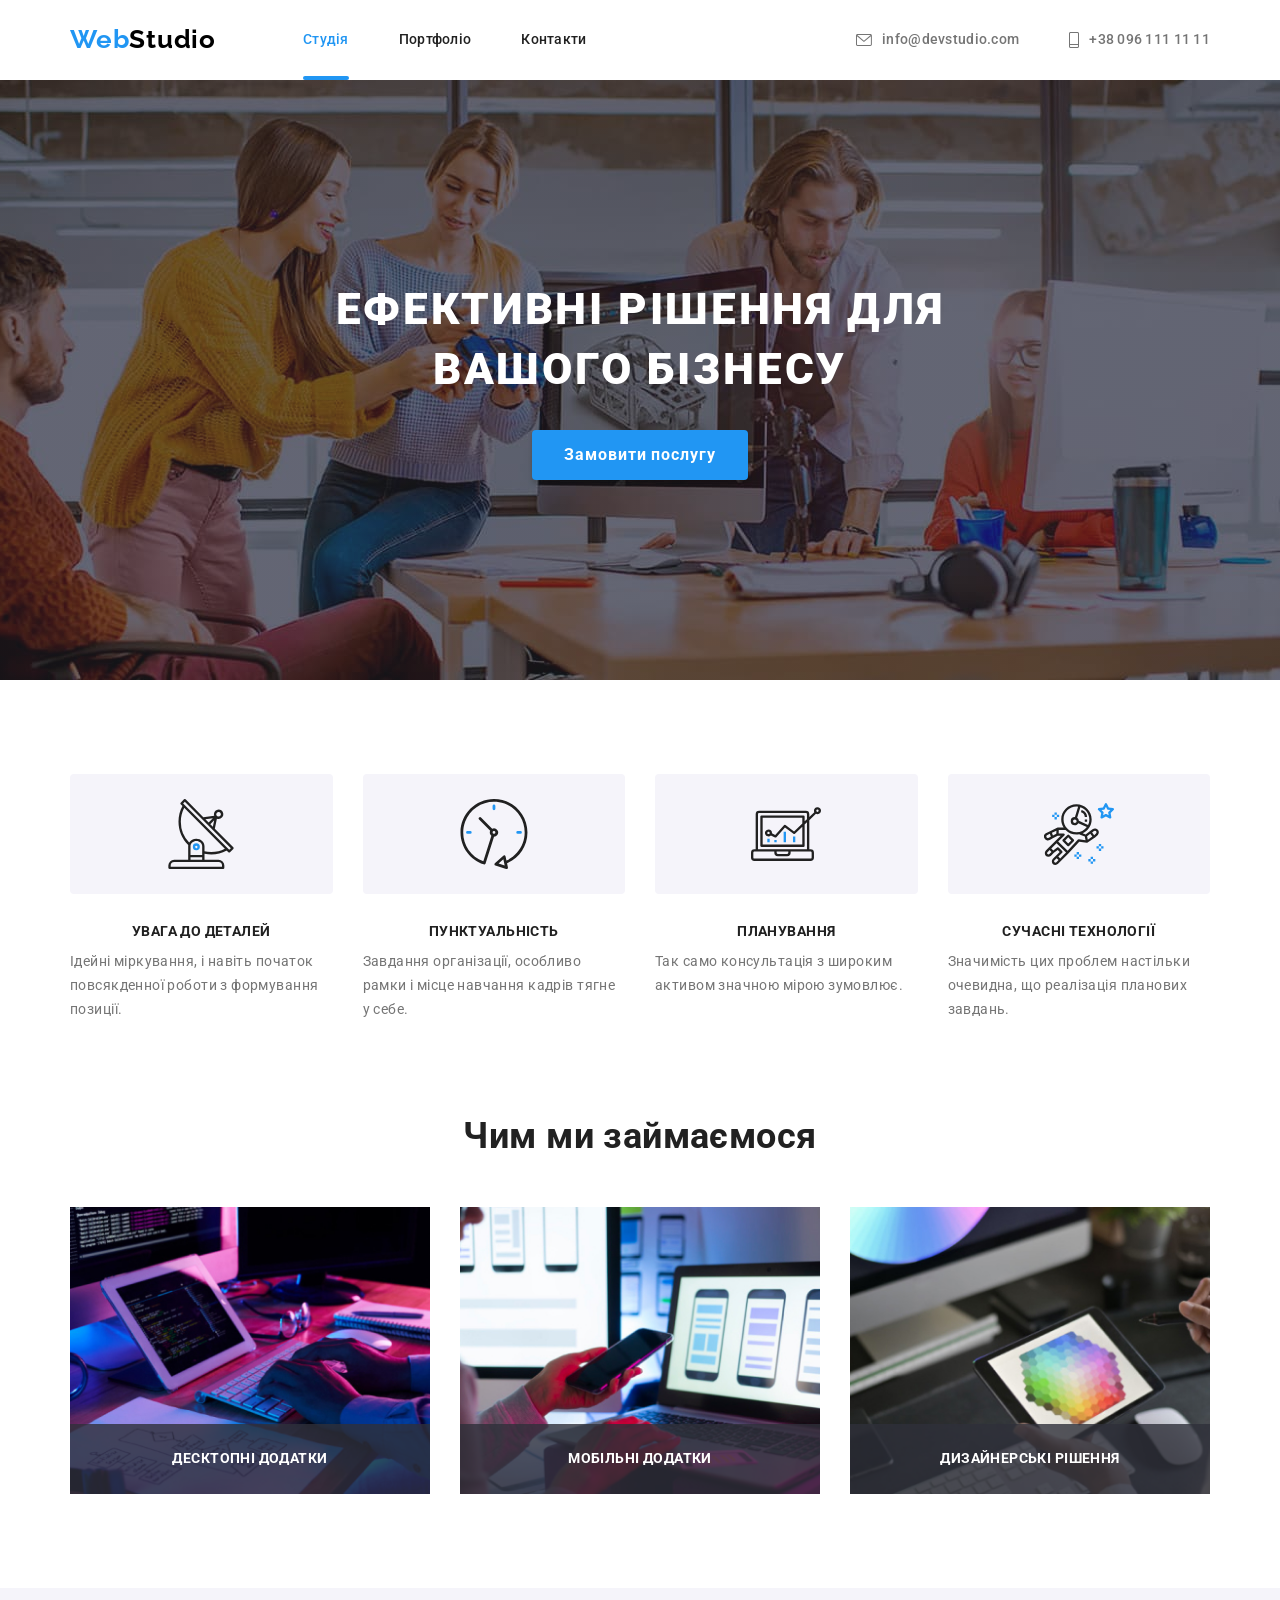
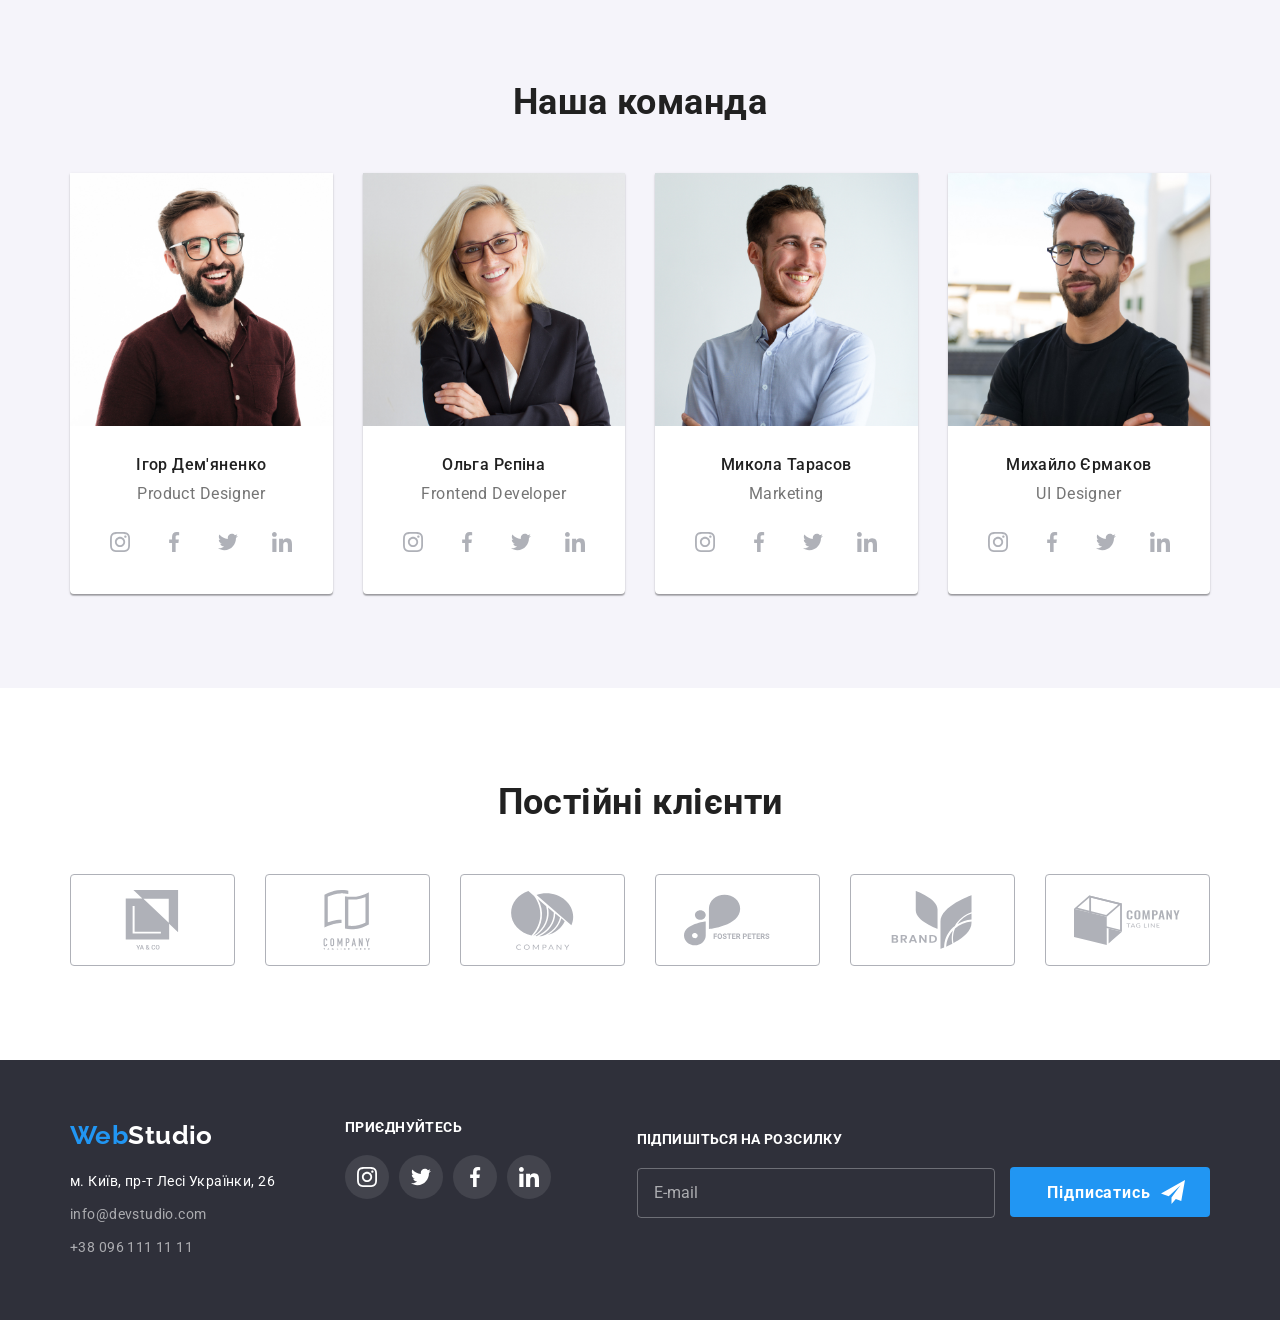
==== commit 3d74006b: "last" ====
--- a/index.html
+++ b/index.html
@@ -194,27 +194,25 @@
                                     ./imges/man1.jpg         1x,
                                     ./imges/man1-desc-2x.jpg 2x
                                 "
-                                media="(min-width: 1200px)">
-                        </picture>
-
-                        <picture>
+                                media="(min-width: 1200px)"/>
                             <source
                                 srcset="
                                     ./imges/man1-tab.jpg    1x,
                                     ./imges/man1-tab-2x.jpg 2x
                                 "
-                                media="(min-width: 768px)">
-                        </picture>
-
-                        <picture>
+                                media="(min-width: 768px)"/>
                             <source
                                 srcset="
                                     ./imges/man1-mob.jpg    1x,
                                     ./imges/man1-mob-2x.jpg 2x
                                 "
-                                media="(max-width: 767px)">
+                                media="(max-width: 767px)"/>
+                            <img 
+                                src="./imges/man1.jpg" 
+                                class="team-list__photo" 
+                                alt="Дизайнер Ігор" 
+                                width="450"/>
                         </picture>
-                        <img src="./imges/man1.jpg" class="team-list__photo" alt="Дизайнер Ігор" width="450"/>
                         <div class="team-content">
                             <h3 class="team-content__title">Ігор Дем'яненко</h3>
                             <p class="team-content__text">Product Designer</p>
@@ -267,27 +265,25 @@
                                     ./imges/girl.jpg         1x,
                                     ./imges/girl-desc-2x.jpg 2x
                                 "
-                                media="(min-width: 1200px)">
-                        </picture>
-
-                        <picture>
+                                media="(min-width: 1200px)"/>
                             <source
                                 srcset="
                                     ./imges/girl-tab.jpg    1x,
                                     ./imges/girl-tab-2x.jpg 2x
                                 "
-                                media="(min-width: 768px)">
-                        </picture>
-
-                        <picture>
+                                media="(min-width: 768px)"/>
                             <source
                                 srcset="
                                     ./imges/girl-mob.jpg    1x,
                                     ./imges/girl-mob-2x.jpg 2x
                                 "
-                                media="(max-width: 767px)">
+                                media="(max-width: 767px)"/>
+                            <img 
+                                src="./imges/girl.jpg" 
+                                class="team-list__photo" 
+                                alt="Розробник Ольга" 
+                                width="450"/>
                         </picture>
-                        <img src="./imges/girl.jpg" class="team-list__photo" alt="Розробник Ольга" width="450"/>
                         <div class="team-content">
                             <h3 class="team-content__title">Ольга Рєпіна</h3>
                             <p class="team-content__text">Frontend Developer</p>
@@ -340,27 +336,25 @@
                                     ./imges/man2.jpg         1x,
                                     ./imges/man2-desc-2x.jpg 2x
                                 "
-                                media="(min-width: 1200px)">
-                        </picture>
-
-                        <picture>
+                                media="(min-width: 1200px)"/>
                             <source
                                 srcset="
                                     ./imges/man2-tab.jpg    1x,
                                     ./imges/man2-tab-2x.jpg 2x
                                 "
-                                media="(min-width: 768px)">
-                        </picture>
-
-                        <picture>
+                                media="(min-width: 768px)"/>
                             <source
                                 srcset="
                                     ./imges/man2-mob.jpg    1x,
                                     ./imges/man2-mob-2x.jpg 2x
                                 "
-                                media="(max-width: 767px)">
+                                media="(max-width: 767px)"/>
+                            <img 
+                                src="./imges/man2.jpg" 
+                                class="team-list__photo" 
+                                alt="Маркетолог Микола" 
+                                width="450"/>
                         </picture>
-                        <img src="./imges/man2.jpg" class="team-list__photo" alt="Маркетолог Микола" width="450"/>
                         <div class="team-content">
                             <h3 class="team-content__title">Микола Тарасов</h3>
                             <p class="team-content__text">Marketing</p>
@@ -413,27 +407,25 @@
                                     ./imges/man3.jpg         1x,
                                     ./imges/man3-desc-2x.jpg 2x
                                 "
-                                media="(min-width: 1200px)">
-                        </picture>
-
-                        <picture>
+                                media="(min-width: 1200px)"/>
                             <source
                                 srcset="
                                     ./imges/man3-tab.jpg    1x,
                                     ./imges/man3-tab-2x.jpg 2x
                                 "
-                                media="(min-width: 768px)">
-                        </picture>
-
-                        <picture>
+                                media="(min-width: 768px)"/>
                             <source
                                 srcset="
                                     ./imges/man3-mob.jpg    1x,
                                     ./imges/man3-mob-2x.jpg 2x
                                 "
-                                media="(max-width: 767px)">
+                                media="(max-width: 767px)"/>
+                            <img 
+                                src="./imges/man3.jpg" 
+                                class="team-list__photo" 
+                                alt="Дизайнер Михайло" 
+                                width="450"/>
                         </picture>
-                        <img src="./imges/man3.jpg" class="team-list__photo" alt="Дизайнер Михайло" width="450"/>
                         <div class="team-content">
                             <h3 class="team-content__title">Михайло Єрмаков</h3>
                             <p class="team-content__text">UI Designer</p>
--- a/css/main.min.css
+++ b/css/main.min.css
@@ -1 +1 @@
-:root{--accent-color: #2196F3;--title-text-color: #212121;--text-color: #757575;--btn-color: #F5F4FA;--white-color: #fff;--icon-color: #AFB1B8;--liner-gradient: linear-gradient(to right, rgba(47, 48, 58, 0.4), rgba(47, 48, 58, 0.4))}.visualy-hidden{position:absolute;white-space:nowrap;width:1px;height:1px;overflow:hidden;border:0;padding:0;clip:rect(0 0 0 0);-webkit-clip-path:inset(50%);clip-path:inset(50%);margin:-1px}.link{text-decoration:none;color:var(--title-text-color)}p,h1,h2,h3,h4,h5,h6{margin:0}ul,ol{margin:0;padding-left:0;list-style:none}button{cursor:pointer;border:none}address{font-style:normal}img{display:block;max-width:100%;height:auto}.page{background-color:var(--white-color);font-family:"Roboto",sans-serif;color:var(--title-text-color);font-size:14px;letter-spacing:.03em}.container{width:100%;padding-left:15px;padding-right:15px;margin:0 auto}@media screen and (min-width: 320px){.container{width:290px}}@media screen and (min-width: 480px){.container{width:450px}}@media screen and (min-width: 768px){.container{width:738px}}@media screen and (min-width: 1200px){.container{width:1170px}}.section__title{font-size:28px;line-height:1.16;text-align:center;margin-bottom:50px}@media screen and (min-width: 1200px){.section__title{font-size:36px}}.section{padding-top:60px;padding-bottom:60px}@media screen and (min-width: 1200px){.section{padding-top:94px;padding-bottom:94px}}.backdrop{position:fixed;background-color:rgba(0,0,0,.2);top:0;width:100%;height:100%;-webkit-transition:opacity 300ms linear,visibility 300ms linear;transition:opacity 300ms linear,visibility 300ms linear}.modal{background:#fff;-webkit-box-shadow:0px 1px 3px rgba(0,0,0,.12),0px 1px 1px rgba(0,0,0,.14),0px 2px 1px rgba(0,0,0,.2);box-shadow:0px 1px 3px rgba(0,0,0,.12),0px 1px 1px rgba(0,0,0,.14),0px 2px 1px rgba(0,0,0,.2);border-radius:4px;width:450px;height:609px;position:absolute;top:50%;left:50%;-webkit-transform:translate(-50%, -50%);transform:translate(-50%, -50%);padding:40px}@media screen and (min-width: 1200px){.modal{width:528px;height:581px}}.modal-btn{background:var(--white-color);border:1px solid rgba(0,0,0,.1);width:30px;height:30px;border-radius:50%;position:absolute;top:8px;right:8px;-webkit-box-sizing:border-box;box-sizing:border-box;display:-webkit-box;display:-ms-flexbox;display:flex;-webkit-box-align:center;-ms-flex-align:center;align-items:center;-webkit-box-pack:center;-ms-flex-pack:center;justify-content:center}.modal-svg{-webkit-transition:fill 250ms cubic-bezier(0.4, 0, 0.2, 1);transition:fill 250ms cubic-bezier(0.4, 0, 0.2, 1)}.modal-btn:hover,.modal-btn:focus{fill:var(--accent-color)}.backdrop.is-hidden{opacity:0;visibility:hidden;pointer-events:none}.modal-title{font-weight:700;font-size:20px;line-height:1.15;letter-spacing:.03em;text-align:center;margin-bottom:12px}.modal-label{margin-bottom:10px;display:block}.user-name-title{font-size:12px;line-height:1.16;letter-spacing:.01em;font-weight:400;color:var(--text-color);display:block;margin-bottom:4px}.input-svg{position:relative;display:block}.modal-input,.modal-comment{width:100%;height:40px;border:1px solid rgba(33,33,33,.2);border-radius:4px;padding-left:42px;-webkit-transition:border 250ms cubic-bezier(0.4, 0, 0.2, 1);transition:border 250ms cubic-bezier(0.4, 0, 0.2, 1)}.modal-input:focus,.modal-comment:focus{outline:rgba(0,0,0,0);border:1px solid var(--accent-color)}.modal-input:focus+.modal-form-svg{fill:var(--accent-color)}.modal-user-comment{display:block;margin-bottom:20px}.modal-form-svg{position:absolute;top:50%;-webkit-transform:translateY(-50%);transform:translateY(-50%);left:12px;-webkit-transition:fill 250ms cubic-bezier(0.4, 0, 0.2, 1);transition:fill 250ms cubic-bezier(0.4, 0, 0.2, 1)}.modal-comment{width:100%;height:120px;border:1px solid rgba(33,33,33,.2);border-radius:4px;margin-top:4px;padding-top:12px;padding-left:16px;resize:none;display:block}.modal-comment::-webkit-input-placeholder{font-size:12px;line-height:1.16;letter-spacing:.01em;color:rgba(117,117,117,.5)}.modal-comment::-moz-placeholder{font-size:12px;line-height:1.16;letter-spacing:.01em;color:rgba(117,117,117,.5)}.modal-comment:-ms-input-placeholder{font-size:12px;line-height:1.16;letter-spacing:.01em;color:rgba(117,117,117,.5)}.modal-comment::-ms-input-placeholder{font-size:12px;line-height:1.16;letter-spacing:.01em;color:rgba(117,117,117,.5)}.modal-comment::placeholder{font-size:12px;line-height:1.16;letter-spacing:.01em;color:rgba(117,117,117,.5)}.check-box{display:-webkit-box;display:-ms-flexbox;display:flex;-webkit-box-align:center;-ms-flex-align:center;align-items:center;-webkit-box-pack:center;-ms-flex-pack:center;justify-content:center;margin-bottom:30px}.checked-content{display:-webkit-box;display:-ms-flexbox;display:flex;-webkit-box-align:center;-ms-flex-align:center;align-items:center;text-align:center}.checked-text,.checked-link{font-size:12px;line-height:1.16;letter-spacing:.03em}@media screen and (min-width: 1200px){.checked-text,.checked-link{font-size:14px;line-height:1.71;letter-spacing:.03em}}.checked-svg{border:2px solid var(--title-text-color);border-radius:2px;width:16px;height:15px;fill:rgba(0,0,0,0);display:-webkit-box;display:-ms-flexbox;display:flex;-webkit-box-align:center;-ms-flex-align:center;align-items:center;-webkit-box-pack:center;-ms-flex-pack:center;justify-content:center;margin-right:8px}.checked-text{color:var(--text-color)}.checked-link{color:var(--accent-color)}.input-checkbox:checked+.checked-content .checked-svg{background-color:var(--accent-color);border:rgba(0,0,0,0);fill:var(--white-color)}.modal-form-btn{min-width:200px;height:50px;border-radius:4px;background-color:var(--accent-color);font-size:16px;line-height:1.87;letter-spacing:.06em;color:var(--white-color);display:block;text-align:center;-webkit-box-pack:center;-ms-flex-pack:center;justify-content:center;-webkit-box-align:center;-ms-flex-align:center;align-items:center;margin:0 auto;-webkit-transition:color 250ms cubic-bezier(0.4, 0, 0.2, 1),background-color 250ms cubic-bezier(0.4, 0, 0.2, 1),-webkit-box-shadow 250ms cubic-bezier(0.4, 0, 0.2, 1);transition:color 250ms cubic-bezier(0.4, 0, 0.2, 1),background-color 250ms cubic-bezier(0.4, 0, 0.2, 1),-webkit-box-shadow 250ms cubic-bezier(0.4, 0, 0.2, 1);transition:box-shadow 250ms cubic-bezier(0.4, 0, 0.2, 1),color 250ms cubic-bezier(0.4, 0, 0.2, 1),background-color 250ms cubic-bezier(0.4, 0, 0.2, 1);transition:box-shadow 250ms cubic-bezier(0.4, 0, 0.2, 1),color 250ms cubic-bezier(0.4, 0, 0.2, 1),background-color 250ms cubic-bezier(0.4, 0, 0.2, 1),-webkit-box-shadow 250ms cubic-bezier(0.4, 0, 0.2, 1)}.modal-form-btn:hover,.modal-form-btn:focus{-webkit-box-shadow:0px 4px 4px rgba(0,0,0,.15);box-shadow:0px 4px 4px rgba(0,0,0,.15)}.container-header{display:-webkit-box;display:-ms-flexbox;display:flex;-webkit-box-align:center;-ms-flex-align:center;align-items:center;position:relative}.nav{display:-webkit-box;display:-ms-flexbox;display:flex;-webkit-box-align:center;-ms-flex-align:center;align-items:center}@media screen and (min-width: 1200px){.nav__logo__svg{display:none}}.nav__logo{text-decoration:none;color:#000;font-family:"Raleway",sans-serif;font-weight:700;font-size:24px;line-height:1.16;letter-spacing:.03em;padding-top:16px;padding-bottom:16px}@media screen and (min-width: 768px){.nav__logo{margin-right:87px}}@media screen and (min-width: 1200px){.nav__logo{padding-top:24px;padding-bottom:25px;font-weight:700;font-size:26px;line-height:1.19}}.accent{color:var(--accent-color)}.site-nav{display:none}@media screen and (min-width: 768px){.site-nav{display:-webkit-box;display:-ms-flexbox;display:flex;gap:50px}}.site-nav__link{display:block;font-weight:500;line-height:1.14;letter-spacing:.02em;padding:32px 0;position:relative;-webkit-transition:color 250ms cubic-bezier(0.4, 0, 0.2, 1);transition:color 250ms cubic-bezier(0.4, 0, 0.2, 1)}.site-nav__item{position:relative}.site-nav__link:hover,.site-nav__link:focus,.contacts__link:hover,.contacts__link:focus{color:var(--accent-color)}.site-nav .current{color:var(--accent-color)}.site-nav__item .current::after{content:"";left:0;bottom:0;display:block;width:100%;height:4px;border-radius:2px;background-color:var(--accent-color);position:absolute}.contacts{margin-left:auto}@media screen and (min-width: 768px){.contacts{display:-webkit-box;display:-ms-flexbox;display:flex;-webkit-box-orient:vertical;-webkit-box-direction:normal;-ms-flex-direction:column;flex-direction:column;gap:10px}}@media screen and (min-width: 1200px){.contacts{-webkit-box-orient:horizontal;-webkit-box-direction:normal;-ms-flex-direction:row;flex-direction:row;-webkit-box-align:center;-ms-flex-align:center;align-items:center;-webkit-box-pack:center;-ms-flex-pack:center;justify-content:center;gap:50px}}.contacts__link{display:none;-webkit-transition:color 250ms cubic-bezier(0.4, 0, 0.2, 1);transition:color 250ms cubic-bezier(0.4, 0, 0.2, 1)}@media screen and (min-width: 768px){.contacts__link{font-weight:500;font-size:12px;line-height:1.14;letter-spacing:.02em;text-decoration:none;color:var(--text-color);display:-webkit-box;display:-ms-flexbox;display:flex;gap:10px}}@media screen and (min-width: 1200px){.contacts__link{display:-webkit-box;display:-ms-flexbox;display:flex;-webkit-box-align:center;-ms-flex-align:center;align-items:center;-webkit-box-pack:center;-ms-flex-pack:center;justify-content:center;gap:10px;padding:24px 0;font-weight:500;font-size:14px;line-height:1.14;letter-spacing:.02em}}.contacts__icon{fill:currentColor}.contacts__link:hover,.contacts__link:focus{color:var(--accent-color)}.mob-modal{height:100%;display:-webkit-box;display:-ms-flexbox;display:flex;-webkit-box-orient:vertical;-webkit-box-direction:normal;-ms-flex-direction:column;flex-direction:column;-webkit-box-pack:justify;-ms-flex-pack:justify;justify-content:space-between;overflow:auto}.mob-modal__open{border:none;border-color:rgba(0,0,0,0);background-color:rgba(0,0,0,0);right:0;position:absolute}@media screen and (min-width: 768px){.mob-modal__open{display:none}}.mob-modal__close{border:none;border-color:rgba(0,0,0,0);background-color:rgba(0,0,0,0);padding:0;display:-webkit-box;display:-ms-flexbox;display:flex;top:21px;right:25px}.mob-modal__close:hover,.mob-modal__close:focus,.mob-modal__open:hover,.mob-modal__open:focus{fill:var(--accent-color)}.backdrop-menu.is-hidden{opacity:0;visibility:hidden;pointer-events:none;-webkit-transition:opacity 300ms linear,visibility 300ms linear;transition:opacity 300ms linear,visibility 300ms linear}.backdrop-menu{background-color:#fff;position:fixed;top:0;width:100%;height:100%;padding:48px 40px;z-index:1}@media screen and (min-width: 768px){.backdrop-menu{display:none}}.mob-nav__link{font-weight:500;font-size:40px;line-height:1.17;letter-spacing:.02em;color:var(--title-text-color);-webkit-transition:color 250ms cubic-bezier(0.4, 0, 0.2, 1);transition:color 250ms cubic-bezier(0.4, 0, 0.2, 1)}.mob-nav__item{margin-bottom:32px}.mob-nav__link:hover,.mob-nav__link:focus{color:var(--accent-color)}.mob-nav__item .current{color:var(--accent-color)}.mob-tel{font-weight:500;font-size:34px;line-height:1.17;letter-spacing:.02em;color:var(--accent-color)}.mob-mail{font-weight:500;font-size:24px;line-height:1.16;letter-spacing:.02em;color:var(--text-color)}.mob-tel__item{margin-bottom:32px}.mob-mail__item{margin-bottom:64px}.mob-soc{display:-webkit-box;display:-ms-flexbox;display:flex}.mob-soc__link{font-weight:500;font-size:18px;line-height:1.22;letter-spacing:.02em;color:var(--accent-color)}.mob-soc__item:not(:last-child)::after{content:"";width:22px;border:1px solid rgba(33,33,33,.2);margin-right:10px;margin-left:10px}.hero{min-width:480px;max-width:768px;height:400px;margin-left:auto;margin-right:auto;background-image:var(--liner-gradient),url(../imges/bg-mob.jpg);background-repeat:no-repeat;background-position:center;background-size:cover;position:relative;padding-top:118px;padding-bottom:118px}@media(min-device-pixel-ratio: 2),(-webkit-min-device-pixel-ratio: 2),(min-resolution: 192dpi),(min-resolution: 2dppx){.hero{background-image:var(--liner-gradient),url(../imges/bg-mob-2x.jpg)}}@media screen and (min-width: 768px){.hero{background-image:var(--liner-gradient),url(../imges/bg-tab.jpg);min-width:768px;max-width:1200px;height:400px}}@media screen and (min-width: 768px)and (min-device-pixel-ratio: 2),screen and (min-width: 768px)and (-webkit-min-device-pixel-ratio: 2),screen and (min-width: 768px)and (min-resolution: 192dpi),screen and (min-width: 768px)and (min-resolution: 2dppx){.hero{background-image:var(--liner-gradient),url(../imges/bg-tab-2x.jpg)}}@media screen and (min-width: 1200px){.hero{background-image:var(--liner-gradient),url(../imges/bg-desc.jpg);min-width:1200px;max-width:1600px;height:600px;padding-top:200px;padding-bottom:200px}}@media screen and (min-width: 1200px)and (min-device-pixel-ratio: 2),screen and (min-width: 1200px)and (-webkit-min-device-pixel-ratio: 2),screen and (min-width: 1200px)and (min-resolution: 192dpi),screen and (min-width: 1200px)and (min-resolution: 2dppx){.hero{background-image:var(--liner-gradient),url(../imges/bg-desc-2x.jpg)}}.hero__title{color:var(--white-color);font-weight:900;font-size:26px;line-height:1.61;letter-spacing:.06em;text-align:center;text-transform:uppercase;max-width:360px;margin-left:auto;margin-right:auto;margin-bottom:30px}@media screen and (min-width: 1200px){.hero__title{font-weight:900;font-size:44px;line-height:1.36;letter-spacing:.06em;max-width:696px}}.hero__btn{background-color:var(--accent-color);color:var(--white-color);min-width:200px;height:50px;left:692px;top:430px;font-weight:700;font-size:16px;line-height:1.87;letter-spacing:.06em;-webkit-box-align:center;-ms-flex-align:center;align-items:center;text-align:center;-webkit-box-shadow:0px 4px 4px rgba(0,0,0,.15);box-shadow:0px 4px 4px rgba(0,0,0,.15);border-radius:4px;height:50px;display:block;margin:0 auto;-webkit-transition:color 250ms cubic-bezier(0.4, 0, 0.2, 1),background-color 250ms cubic-bezier(0.4, 0, 0.2, 1);transition:color 250ms cubic-bezier(0.4, 0, 0.2, 1),background-color 250ms cubic-bezier(0.4, 0, 0.2, 1)}@media screen and (min-width: 1200px){.hero__btn{min-width:216px}}.hero__btn:hover,.hero__btn:focus{background-color:#188ce8}.privilage{padding-bottom:0}@media screen and (max-width: 1199px){.privilage{margin-bottom:60px}}.privilage-list{display:-webkit-box;display:-ms-flexbox;display:flex;-ms-flex-wrap:wrap;flex-wrap:wrap;gap:30px}@media screen and (min-width: 768px){.privilage__item{width:calc((100% - 30px)/2)}}@media screen and (min-width: 1200px){.privilage__item{width:calc((100% - 90px)/4)}}.privilage__title{font-size:14px;line-height:1.14;text-transform:uppercase;margin-bottom:10px;text-align:center;-webkit-box-pack:center;-ms-flex-pack:center;justify-content:center}.privilage__text{color:var(--text-color);line-height:1.71}.privilage__soc{height:120px;background-color:#f5f4fa;margin-bottom:30px;border-radius:4px;display:-webkit-box;display:-ms-flexbox;display:flex;-webkit-box-align:center;-ms-flex-align:center;align-items:center;-webkit-box-pack:center;-ms-flex-pack:center;justify-content:center}@media screen and (max-width: 1200px){.about{display:none}}.about__list{display:-webkit-box;display:-ms-flexbox;display:flex;gap:30px}.about__item{width:calc((100% - 60px)/3);position:relative}.about__text{font-weight:700;font-size:14px;line-height:1.14;color:var(--white-color);background-color:rgba(47,48,58,.8);width:100%;height:70px;text-transform:uppercase;position:absolute;bottom:0;left:0;display:-webkit-box;display:-ms-flexbox;display:flex;-webkit-box-align:center;-ms-flex-align:center;align-items:center;-webkit-box-pack:center;-ms-flex-pack:center;justify-content:center}.team{background-color:#f5f4fa}.team-list{display:-webkit-box;display:-ms-flexbox;display:flex;-ms-flex-wrap:wrap;flex-wrap:wrap;gap:30px}.team-list__item{background-color:var(--white-color);-webkit-box-shadow:0px 1px 3px rgba(0,0,0,.12),0px 1px 1px rgba(0,0,0,.14),0px 2px 1px rgba(0,0,0,.2);box-shadow:0px 1px 3px rgba(0,0,0,.12),0px 1px 1px rgba(0,0,0,.14),0px 2px 1px rgba(0,0,0,.2);border-radius:0px 0px 4px 4px;-webkit-box-align:center;-ms-flex-align:center;align-items:center}@media screen and (min-width: 768px){.team-list__item{width:calc((100% - 30px)/2)}}@media screen and (min-width: 1200px){.team-list__item{width:calc((100% - 90px)/4)}}.team-content{padding-top:30px;padding-bottom:30px}.team-content__title{font-weight:500;font-size:16px;line-height:1.18;margin-bottom:10px;text-align:center}.team-content__text{color:var(--text-color);font-size:16px;line-height:1.18;text-align:center;margin-bottom:16px}.team-soc{display:-webkit-box;display:-ms-flexbox;display:flex;-webkit-box-align:center;-ms-flex-align:center;align-items:center;-webkit-box-pack:center;-ms-flex-pack:center;justify-content:center;gap:10px}.team-soc__link{width:100%;height:100%;width:44px;height:44px;display:-webkit-box;display:-ms-flexbox;display:flex;-webkit-box-align:center;-ms-flex-align:center;align-items:center;-webkit-box-pack:center;-ms-flex-pack:center;justify-content:center;border-radius:50%;-webkit-transition:background-color 250ms cubic-bezier(0.4, 0, 0.2, 1);transition:background-color 250ms cubic-bezier(0.4, 0, 0.2, 1)}.team-soc__icon{fill:var(--icon-color);-webkit-transition:fill 250ms cubic-bezier(0.4, 0, 0.2, 1);transition:fill 250ms cubic-bezier(0.4, 0, 0.2, 1)}.team-soc__link:hover,.team-soc__link:focus{background-color:var(--accent-color)}.team-soc__link:hover .team-soc__icon,.team-soc__link:focus .team-soc__icon{fill:var(--white-color)}.regular-list{display:-webkit-box;display:-ms-flexbox;display:flex;-ms-flex-wrap:wrap;flex-wrap:wrap;gap:30px;margin-top:50px}@media screen and (min-width: 480px){.regular-list__item{width:calc((100% - 30px)/2)}}@media screen and (min-width: 768px){.regular-list__item{width:calc((100% - 60px)/3)}}@media screen and (min-width: 1200px){.regular-list__item{width:calc((100% - 150px)/6)}}.regular-list__link{display:-webkit-box;display:-ms-flexbox;display:flex;height:92px;width:210px;-webkit-box-align:center;-ms-flex-align:center;align-items:center;-webkit-box-pack:center;-ms-flex-pack:center;justify-content:center;border:1px solid #afb1b8;border-radius:4px;color:var(--icon-color);-webkit-transition:color 250ms cubic-bezier(0.4, 0, 0.2, 1),border-color 250ms cubic-bezier(0.4, 0, 0.2, 1);transition:color 250ms cubic-bezier(0.4, 0, 0.2, 1),border-color 250ms cubic-bezier(0.4, 0, 0.2, 1)}@media screen and (min-width: 748px){.regular-list__link{width:226px}}@media screen and (min-width: 1200px){.regular-list__link{width:170px}}.regular-list__icon{fill:currentColor}.regular-list__link:hover,.regular-list__link:focus{border-color:var(--accent-color);color:var(--accent-color)}.footer{background-color:#2f303a;padding-top:60px;padding-bottom:60px}.address-list__address,.address-list__mail{margin-bottom:8px}@media screen and (min-width: 1200px){.address-list__address,.address-list__mail{margin-bottom:9px}}@media screen and (max-width: 1199px){.footer-section{display:-webkit-box;display:-ms-flexbox;display:flex;-webkit-box-orient:vertical;-webkit-box-direction:normal;-ms-flex-direction:column;flex-direction:column;-webkit-box-align:center;-ms-flex-align:center;align-items:center;text-align:center}}.address-list{margin-bottom:60px}@media screen and (min-width: 1200px){.address-list{margin-bottom:0}}.address-list__link,.address .link{line-height:1.71}.address .link{color:rgba(255,255,255,.6);font-style:normal}.address-list__link{color:var(--white-color);text-decoration:none}@media screen and (min-width: 768px){.contacts-soc{display:-webkit-box;display:-ms-flexbox;display:flex}}@media screen and (min-width: 1200px){.contacts-soc{gap:70px}}@media screen and (min-width: 768px)and (max-width: 1199px){.contacts-soc{gap:165px}}.footer__logo{color:var(--white-color);text-decoration:none;font-family:"Raleway",sans-serif;font-weight:700;font-size:26px;line-height:1.19}@media screen and (min-width: 1200px){.footer__logo{margin-right:0;display:block;margin-bottom:20px}}.footer .link:hover,.footer .link:focus{color:var(--accent-color)}.footer .link{-webkit-transition:color 250ms cubic-bezier(0.4, 0, 0.2, 1);transition:color 250ms cubic-bezier(0.4, 0, 0.2, 1)}.footer-soc__list{display:-webkit-box;display:-ms-flexbox;display:flex;-webkit-box-align:center;-ms-flex-align:center;align-items:center;-webkit-box-pack:center;-ms-flex-pack:center;justify-content:center;gap:10px;margin-bottom:60px}@media screen and (min-width: 1200px){.footer-soc__list{margin-bottom:0}}.footer-soc__link{width:100%;height:100%;display:-webkit-box;display:-ms-flexbox;display:flex;-webkit-box-align:center;-ms-flex-align:center;align-items:center;-webkit-box-pack:center;-ms-flex-pack:center;justify-content:center;width:44px;height:44px;border-radius:50%;background-color:#43444d;-webkit-transition:background-color 250ms cubic-bezier(0.4, 0, 0.2, 1);transition:background-color 250ms cubic-bezier(0.4, 0, 0.2, 1)}@media screen and (max-width: 1199px){.footer-icons{-webkit-box-orient:vertical;-webkit-box-direction:normal;-ms-flex-direction:column;flex-direction:column;text-align:center;display:-webkit-box;display:-ms-flexbox;display:flex;-webkit-box-align:center;-ms-flex-align:center;align-items:center;-webkit-box-pack:center;-ms-flex-pack:center;justify-content:center}}.footer-soc__icon{fill:var(--white-color)}.footer-soc__link:hover,.footer-soc__link:focus{background-color:var(--accent-color)}.footer-soc__title{font-size:14px;line-height:1.14;letter-spacing:.03em;text-transform:uppercase;color:var(--white-color);margin-bottom:20px}@media screen and (max-width: 1199px){.footer>.container{display:-webkit-box;display:-ms-flexbox;display:flex;-webkit-box-orient:vertical;-webkit-box-direction:normal;-ms-flex-direction:column;flex-direction:column;-webkit-box-align:center;-ms-flex-align:center;align-items:center;-webkit-box-pack:center;-ms-flex-pack:center;justify-content:center}}@media screen and (min-width: 1200px){.footer>.container{display:-webkit-box;display:-ms-flexbox;display:flex;-webkit-box-align:baseline;-ms-flex-align:baseline;align-items:baseline;-webkit-box-pack:justify;-ms-flex-pack:justify;justify-content:space-between}}@media screen and (max-width: 1199px){.footer-form__container{display:-webkit-box;display:-ms-flexbox;display:flex;-webkit-box-align:center;-ms-flex-align:center;align-items:center;-webkit-box-pack:center;-ms-flex-pack:center;justify-content:center;text-align:center;-webkit-box-orient:vertical;-webkit-box-direction:normal;-ms-flex-direction:column;flex-direction:column}}@media screen and (max-width: 1199px){.footer-form{display:-webkit-box;display:-ms-flexbox;display:flex;-webkit-box-align:center;-ms-flex-align:center;align-items:center;-webkit-box-pack:center;-ms-flex-pack:center;justify-content:center;text-align:center;-webkit-box-orient:vertical;-webkit-box-direction:normal;-ms-flex-direction:column;flex-direction:column}}.footer-form__email{width:450px;height:50px;border:1px solid rgba(255,255,255,.3);background-color:rgba(0,0,0,0);border-radius:4px;color:var(--white-color);padding-left:16px;margin-bottom:20px}@media screen and (min-width: 1200px){.footer-form__email{width:358px}}.footer-form__email::-webkit-input-placeholder{font-weight:400;font-size:16px;line-height:1.25;color:rgba(255,255,255,.6)}.footer-form__email::-moz-placeholder{font-weight:400;font-size:16px;line-height:1.25;color:rgba(255,255,255,.6)}.footer-form__email:-ms-input-placeholder{font-weight:400;font-size:16px;line-height:1.25;color:rgba(255,255,255,.6)}.footer-form__email::-ms-input-placeholder{font-weight:400;font-size:16px;line-height:1.25;color:rgba(255,255,255,.6)}.footer-form__email::placeholder{font-weight:400;font-size:16px;line-height:1.25;color:rgba(255,255,255,.6)}.footer-form__btn{width:200px;height:50px;background-color:var(--accent-color);border-radius:4px;-webkit-box-align:center;-ms-flex-align:center;align-items:center;-webkit-box-pack:center;-ms-flex-pack:center;justify-content:center;align-items:center;justify-content:center;margin-left:12px;-webkit-transition:color 250ms cubic-bezier(0.4, 0, 0.2, 1),background-color 250ms cubic-bezier(0.4, 0, 0.2, 1),fill 250ms cubic-bezier(0.4, 0, 0.2, 1),-webkit-box-shadow 250ms cubic-bezier(0.4, 0, 0.2, 1);transition:color 250ms cubic-bezier(0.4, 0, 0.2, 1),background-color 250ms cubic-bezier(0.4, 0, 0.2, 1),fill 250ms cubic-bezier(0.4, 0, 0.2, 1),-webkit-box-shadow 250ms cubic-bezier(0.4, 0, 0.2, 1);transition:box-shadow 250ms cubic-bezier(0.4, 0, 0.2, 1),color 250ms cubic-bezier(0.4, 0, 0.2, 1),background-color 250ms cubic-bezier(0.4, 0, 0.2, 1),fill 250ms cubic-bezier(0.4, 0, 0.2, 1);transition:box-shadow 250ms cubic-bezier(0.4, 0, 0.2, 1),color 250ms cubic-bezier(0.4, 0, 0.2, 1),background-color 250ms cubic-bezier(0.4, 0, 0.2, 1),fill 250ms cubic-bezier(0.4, 0, 0.2, 1),-webkit-box-shadow 250ms cubic-bezier(0.4, 0, 0.2, 1)}.footer-icon__title{font-size:16px;line-height:1.87;letter-spacing:.06em;color:var(--white-color);margin-left:12px}.footer-icon{display:-webkit-box;display:-ms-flexbox;display:flex;-webkit-box-align:center;-ms-flex-align:center;align-items:center;-webkit-box-pack:center;-ms-flex-pack:center;justify-content:center;gap:10px}.footer-form__btn:hover,.footer-form__btn:focus{-webkit-box-shadow:0px 4px 4px rgba(0,0,0,.15);box-shadow:0px 4px 4px rgba(0,0,0,.15)}.footer-icon__svg{fill:var(--white-color)}.portfolio{padding-top:60px;padding-bottom:60px}@media screen and (min-width: 1200px){.portfolio{padding-top:94px;padding-bottom:94px}}.header-nav{border-bottom:1px solid #ececec}.portfolio-content{padding:20px 24px;border:1px solid #eee}.portfolio-btn__btn{background-color:var(--btn-color);border-radius:4px;font-weight:500;font-size:16px;line-height:1.62;padding:6px 22px;-webkit-transition:color 250ms cubic-bezier(0.4, 0, 0.2, 1),background-color 250ms cubic-bezier(0.4, 0, 0.2, 1),-webkit-box-shadow 250ms cubic-bezier(0.4, 0, 0.2, 1);transition:color 250ms cubic-bezier(0.4, 0, 0.2, 1),background-color 250ms cubic-bezier(0.4, 0, 0.2, 1),-webkit-box-shadow 250ms cubic-bezier(0.4, 0, 0.2, 1);transition:color 250ms cubic-bezier(0.4, 0, 0.2, 1),background-color 250ms cubic-bezier(0.4, 0, 0.2, 1),box-shadow 250ms cubic-bezier(0.4, 0, 0.2, 1);transition:color 250ms cubic-bezier(0.4, 0, 0.2, 1),background-color 250ms cubic-bezier(0.4, 0, 0.2, 1),box-shadow 250ms cubic-bezier(0.4, 0, 0.2, 1),-webkit-box-shadow 250ms cubic-bezier(0.4, 0, 0.2, 1)}.portfolio-btn__list{display:-webkit-box;display:-ms-flexbox;display:flex;-ms-flex-wrap:wrap;flex-wrap:wrap;gap:8px;margin-bottom:40px}@media screen and (min-width: 768px){.portfolio-btn__list{display:-webkit-box;display:-ms-flexbox;display:flex;-webkit-box-align:center;-ms-flex-align:center;align-items:center;-webkit-box-pack:center;-ms-flex-pack:center;justify-content:center;margin-bottom:50px}}.portfolio-cards__item:hover,.portfolio-cards__item:focus{-webkit-box-shadow:0px 1px 1px rgba(0,0,0,.12),0px 4px 4px rgba(0,0,0,.06),1px 4px 6px rgba(0,0,0,.16);box-shadow:0px 1px 1px rgba(0,0,0,.12),0px 4px 4px rgba(0,0,0,.06),1px 4px 6px rgba(0,0,0,.16)}.portfolio-content__title{margin-bottom:4px}.portfolio-btn__btn:hover,.portfolio-btn__btn:focus{background-color:var(--accent-color);color:var(--white-color);-webkit-box-shadow:0px 3px 1px rgba(0,0,0,.1),0px 1px 2px rgba(0,0,0,.08),0px 2px 2px rgba(0,0,0,.12);box-shadow:0px 3px 1px rgba(0,0,0,.1),0px 1px 2px rgba(0,0,0,.08),0px 2px 2px rgba(0,0,0,.12)}.portfolio-btn__btn.current{background-color:var(--accent-color);color:var(--white-color);padding:6px 25px}.portfolio-cards__list{display:-webkit-box;display:-ms-flexbox;display:flex;-ms-flex-wrap:wrap;flex-wrap:wrap;gap:30px}@media screen and (max-width: 767px){.portfolio-cards__list{width:450px}}.portfolio-cards__item{display:-webkit-box;display:-ms-flexbox;display:flex;-webkit-box-align:center;-ms-flex-align:center;align-items:center}@media screen and (min-width: 768px){.portfolio-cards__item{width:calc((100% - 30px)/2)}}@media screen and (min-width: 1200px){.portfolio-cards__item{width:calc((100% - 60px)/3)}}.portfolio-cards__item:hover{display:block}.portfolio-cards__item:hover .portfolio-cards__text,.portfolio-cards__item:focus .portfolio-cards__text{-webkit-transform:translateY(0);transform:translateY(0)}.portfolio-content__title{font-size:18px;line-height:2;letter-spacing:.06em}.portfolio-content__text{color:var(--text-color);font-size:16px;line-height:1.87}.portfolio-cards__text{position:absolute;top:0;left:0;font-size:18px;line-height:1.55;color:var(--white-color);background-color:rgba(33,150,243,.9);height:100%;width:100%;padding:24px;display:-webkit-box;display:-ms-flexbox;display:flex;-webkit-box-align:center;-ms-flex-align:center;align-items:center;-webkit-box-pack:center;-ms-flex-pack:center;justify-content:center;-webkit-transform:translateY(101%);transform:translateY(101%);-webkit-transition:-webkit-transform 250ms cubic-bezier(0.4, 0, 0.2, 1);transition:-webkit-transform 250ms cubic-bezier(0.4, 0, 0.2, 1);transition:transform 250ms cubic-bezier(0.4, 0, 0.2, 1);transition:transform 250ms cubic-bezier(0.4, 0, 0.2, 1), -webkit-transform 250ms cubic-bezier(0.4, 0, 0.2, 1)}.portfolio-cards__hover{position:relative;overflow:hidden}/*# sourceMappingURL=main.min.css.map */+:root{--accent-color: #2196F3;--title-text-color: #212121;--text-color: #757575;--btn-color: #F5F4FA;--white-color: #fff;--icon-color: #AFB1B8;--liner-gradient: linear-gradient(to right, rgba(47, 48, 58, 0.4), rgba(47, 48, 58, 0.4))}.visualy-hidden{position:absolute;white-space:nowrap;width:1px;height:1px;overflow:hidden;border:0;padding:0;clip:rect(0 0 0 0);-webkit-clip-path:inset(50%);clip-path:inset(50%);margin:-1px}.link{text-decoration:none;color:var(--title-text-color)}p,h1,h2,h3,h4,h5,h6{margin:0}ul,ol{margin:0;padding-left:0;list-style:none}button{cursor:pointer;border:none}address{font-style:normal}img{display:block;max-width:100%;height:auto}.page{background-color:var(--white-color);font-family:"Roboto",sans-serif;color:var(--title-text-color);font-size:14px;letter-spacing:.03em}.container{width:100%;padding-left:15px;padding-right:15px;margin:0 auto}@media screen and (min-width: 480px){.container{width:450px}}@media screen and (min-width: 768px){.container{width:738px}}@media screen and (min-width: 1200px){.container{width:1170px}}.section__title{font-size:28px;line-height:1.16;text-align:center;margin-bottom:50px}@media screen and (min-width: 1200px){.section__title{font-size:36px}}.section{padding-top:60px;padding-bottom:60px}@media screen and (min-width: 1200px){.section{padding-top:94px;padding-bottom:94px}}.backdrop{position:fixed;background-color:rgba(0,0,0,.2);top:0;width:100%;height:100%;-webkit-transition:opacity 300ms linear,visibility 300ms linear;transition:opacity 300ms linear,visibility 300ms linear}.modal{background:#fff;-webkit-box-shadow:0px 1px 3px rgba(0,0,0,.12),0px 1px 1px rgba(0,0,0,.14),0px 2px 1px rgba(0,0,0,.2);box-shadow:0px 1px 3px rgba(0,0,0,.12),0px 1px 1px rgba(0,0,0,.14),0px 2px 1px rgba(0,0,0,.2);border-radius:4px;width:450px;height:609px;position:absolute;top:50%;left:50%;-webkit-transform:translate(-50%, -50%);transform:translate(-50%, -50%);padding:40px}@media screen and (max-width: 479px){.modal{width:290px}}@media screen and (min-width: 1200px){.modal{width:528px;height:581px}}.modal-btn{background:var(--white-color);border:1px solid rgba(0,0,0,.1);width:30px;height:30px;border-radius:50%;position:absolute;top:8px;right:8px;-webkit-box-sizing:border-box;box-sizing:border-box;display:-webkit-box;display:-ms-flexbox;display:flex;-webkit-box-align:center;-ms-flex-align:center;align-items:center;-webkit-box-pack:center;-ms-flex-pack:center;justify-content:center}.modal-svg{-webkit-transition:fill 250ms cubic-bezier(0.4, 0, 0.2, 1);transition:fill 250ms cubic-bezier(0.4, 0, 0.2, 1)}.modal-btn:hover,.modal-btn:focus{fill:var(--accent-color)}.backdrop.is-hidden{opacity:0;visibility:hidden;pointer-events:none}.modal-title{font-weight:700;font-size:20px;line-height:1.15;letter-spacing:.03em;text-align:center;margin-bottom:12px}@media screen and (max-width: 479px){.modal-title{font-size:16px}}.modal-label{margin-bottom:10px;display:block}.user-name-title{font-size:12px;line-height:1.16;letter-spacing:.01em;font-weight:400;color:var(--text-color);display:block;margin-bottom:4px}.input-svg{position:relative;display:block}.modal-input,.modal-comment{width:100%;height:40px;border:1px solid rgba(33,33,33,.2);border-radius:4px;padding-left:42px;-webkit-transition:border 250ms cubic-bezier(0.4, 0, 0.2, 1);transition:border 250ms cubic-bezier(0.4, 0, 0.2, 1)}.modal-input:focus,.modal-comment:focus{outline:rgba(0,0,0,0);border:1px solid var(--accent-color)}.modal-input:focus+.modal-form-svg{fill:var(--accent-color)}.modal-user-comment{display:block;margin-bottom:20px}.modal-form-svg{position:absolute;top:50%;-webkit-transform:translateY(-50%);transform:translateY(-50%);left:12px;-webkit-transition:fill 250ms cubic-bezier(0.4, 0, 0.2, 1);transition:fill 250ms cubic-bezier(0.4, 0, 0.2, 1)}.modal-comment{width:100%;height:120px;border:1px solid rgba(33,33,33,.2);border-radius:4px;margin-top:4px;padding-top:12px;padding-left:16px;resize:none;display:block}.modal-comment::-webkit-input-placeholder{font-size:12px;line-height:1.16;letter-spacing:.01em;color:rgba(117,117,117,.5)}.modal-comment::-moz-placeholder{font-size:12px;line-height:1.16;letter-spacing:.01em;color:rgba(117,117,117,.5)}.modal-comment:-ms-input-placeholder{font-size:12px;line-height:1.16;letter-spacing:.01em;color:rgba(117,117,117,.5)}.modal-comment::-ms-input-placeholder{font-size:12px;line-height:1.16;letter-spacing:.01em;color:rgba(117,117,117,.5)}.modal-comment::placeholder{font-size:12px;line-height:1.16;letter-spacing:.01em;color:rgba(117,117,117,.5)}.check-box{display:-webkit-box;display:-ms-flexbox;display:flex;-webkit-box-align:center;-ms-flex-align:center;align-items:center;-webkit-box-pack:center;-ms-flex-pack:center;justify-content:center;margin-bottom:30px}.checked-content{display:-webkit-box;display:-ms-flexbox;display:flex;-webkit-box-align:center;-ms-flex-align:center;align-items:center;text-align:center}.checked-text,.checked-link{font-size:12px;line-height:1.16;letter-spacing:.03em}@media screen and (min-width: 1200px){.checked-text,.checked-link{font-size:14px;line-height:1.71;letter-spacing:.03em}}.checked-svg{border:2px solid var(--title-text-color);border-radius:2px;width:16px;height:15px;fill:rgba(0,0,0,0);display:-webkit-box;display:-ms-flexbox;display:flex;-webkit-box-align:center;-ms-flex-align:center;align-items:center;-webkit-box-pack:center;-ms-flex-pack:center;justify-content:center;margin-right:8px}.checked-text{color:var(--text-color)}.checked-link{color:var(--accent-color)}.input-checkbox:checked+.checked-content .checked-svg{background-color:var(--accent-color);border:rgba(0,0,0,0);fill:var(--white-color)}.modal-form-btn{min-width:200px;height:50px;border-radius:4px;background-color:var(--accent-color);font-size:16px;line-height:1.87;letter-spacing:.06em;color:var(--white-color);display:block;text-align:center;-webkit-box-pack:center;-ms-flex-pack:center;justify-content:center;-webkit-box-align:center;-ms-flex-align:center;align-items:center;margin:0 auto;-webkit-transition:color 250ms cubic-bezier(0.4, 0, 0.2, 1),background-color 250ms cubic-bezier(0.4, 0, 0.2, 1),-webkit-box-shadow 250ms cubic-bezier(0.4, 0, 0.2, 1);transition:color 250ms cubic-bezier(0.4, 0, 0.2, 1),background-color 250ms cubic-bezier(0.4, 0, 0.2, 1),-webkit-box-shadow 250ms cubic-bezier(0.4, 0, 0.2, 1);transition:box-shadow 250ms cubic-bezier(0.4, 0, 0.2, 1),color 250ms cubic-bezier(0.4, 0, 0.2, 1),background-color 250ms cubic-bezier(0.4, 0, 0.2, 1);transition:box-shadow 250ms cubic-bezier(0.4, 0, 0.2, 1),color 250ms cubic-bezier(0.4, 0, 0.2, 1),background-color 250ms cubic-bezier(0.4, 0, 0.2, 1),-webkit-box-shadow 250ms cubic-bezier(0.4, 0, 0.2, 1)}.modal-form-btn:hover,.modal-form-btn:focus{-webkit-box-shadow:0px 4px 4px rgba(0,0,0,.15);box-shadow:0px 4px 4px rgba(0,0,0,.15)}.container-header{display:-webkit-box;display:-ms-flexbox;display:flex;-webkit-box-align:center;-ms-flex-align:center;align-items:center;position:relative}.nav{display:-webkit-box;display:-ms-flexbox;display:flex;-webkit-box-align:center;-ms-flex-align:center;align-items:center}@media screen and (min-width: 1200px){.nav__logo__svg{display:none}}.nav__logo{text-decoration:none;color:#000;font-family:"Raleway",sans-serif;font-weight:700;font-size:24px;line-height:1.16;letter-spacing:.03em;padding-top:16px;padding-bottom:16px}@media screen and (min-width: 768px){.nav__logo{margin-right:87px}}@media screen and (min-width: 1200px){.nav__logo{padding-top:24px;padding-bottom:25px;font-weight:700;font-size:26px;line-height:1.19}}.accent{color:var(--accent-color)}.site-nav{display:none}@media screen and (min-width: 768px){.site-nav{display:-webkit-box;display:-ms-flexbox;display:flex;gap:50px}}.site-nav__link{display:block;font-weight:500;line-height:1.14;letter-spacing:.02em;padding:32px 0;position:relative;-webkit-transition:color 250ms cubic-bezier(0.4, 0, 0.2, 1);transition:color 250ms cubic-bezier(0.4, 0, 0.2, 1)}.site-nav__item{position:relative}.site-nav__link:hover,.site-nav__link:focus,.contacts__link:hover,.contacts__link:focus{color:var(--accent-color)}.site-nav .current{color:var(--accent-color)}.site-nav__item .current::after{content:"";left:0;bottom:0;display:block;width:100%;height:4px;border-radius:2px;background-color:var(--accent-color);position:absolute}.contacts{margin-left:auto}@media screen and (min-width: 768px){.contacts{display:-webkit-box;display:-ms-flexbox;display:flex;-webkit-box-orient:vertical;-webkit-box-direction:normal;-ms-flex-direction:column;flex-direction:column;gap:10px}}@media screen and (min-width: 1200px){.contacts{-webkit-box-orient:horizontal;-webkit-box-direction:normal;-ms-flex-direction:row;flex-direction:row;-webkit-box-align:center;-ms-flex-align:center;align-items:center;-webkit-box-pack:center;-ms-flex-pack:center;justify-content:center;gap:50px}}.contacts__link{display:none;-webkit-transition:color 250ms cubic-bezier(0.4, 0, 0.2, 1);transition:color 250ms cubic-bezier(0.4, 0, 0.2, 1)}@media screen and (min-width: 768px){.contacts__link{font-weight:500;font-size:12px;line-height:1.14;letter-spacing:.02em;text-decoration:none;color:var(--text-color);display:-webkit-box;display:-ms-flexbox;display:flex;gap:10px}}@media screen and (min-width: 1200px){.contacts__link{display:-webkit-box;display:-ms-flexbox;display:flex;-webkit-box-align:center;-ms-flex-align:center;align-items:center;-webkit-box-pack:center;-ms-flex-pack:center;justify-content:center;gap:10px;padding:24px 0;font-weight:500;font-size:14px;line-height:1.14;letter-spacing:.02em}}.contacts__icon{fill:currentColor}.contacts__link:hover,.contacts__link:focus{color:var(--accent-color)}.mob-modal{height:100%;display:-webkit-box;display:-ms-flexbox;display:flex;-webkit-box-orient:vertical;-webkit-box-direction:normal;-ms-flex-direction:column;flex-direction:column;-webkit-box-pack:justify;-ms-flex-pack:justify;justify-content:space-between;overflow:auto}.mob-modal__open{border:none;border-color:rgba(0,0,0,0);background-color:rgba(0,0,0,0);right:0;position:absolute}@media screen and (min-width: 768px){.mob-modal__open{display:none}}.mob-modal__close{border:none;border-color:rgba(0,0,0,0);background-color:rgba(0,0,0,0);padding:0;display:-webkit-box;display:-ms-flexbox;display:flex;top:21px;right:25px;position:absolute}.mob-modal__close:hover,.mob-modal__close:focus,.mob-modal__open:hover,.mob-modal__open:focus{fill:var(--accent-color)}.backdrop-menu.is-hidden{opacity:0;visibility:hidden;pointer-events:none;-webkit-transition:opacity 300ms linear,visibility 300ms linear;transition:opacity 300ms linear,visibility 300ms linear}.backdrop-menu{background-color:#fff;position:fixed;top:0;width:100%;height:100%;padding:48px 40px;z-index:1}@media screen and (min-width: 768px){.backdrop-menu{display:none}}.mob-nav__link{font-weight:500;font-size:40px;line-height:1.17;letter-spacing:.02em;color:var(--title-text-color);-webkit-transition:color 250ms cubic-bezier(0.4, 0, 0.2, 1);transition:color 250ms cubic-bezier(0.4, 0, 0.2, 1)}@media screen and (max-width: 479px){.mob-nav__link{font-weight:500;font-size:35px;line-height:1.17;letter-spacing:.02em}}.mob-nav__item{margin-bottom:32px}.mob-nav__link:hover,.mob-nav__link:focus{color:var(--accent-color)}.mob-nav__item .current{color:var(--accent-color)}.mob-tel{font-weight:500;font-size:34px;line-height:1.17;letter-spacing:.02em;color:var(--accent-color)}@media screen and (max-width: 479px){.mob-tel{font-weight:500;font-size:24px;line-height:1.17;letter-spacing:.02em}}.mob-mail{font-weight:500;font-size:24px;line-height:1.16;letter-spacing:.02em;color:var(--text-color)}.mob-tel__item{margin-bottom:32px}.mob-mail__item{margin-bottom:64px}.mob-soc{display:-webkit-box;display:-ms-flexbox;display:flex;gap:8px}.mob-soc__link{font-weight:500;font-size:18px;line-height:1.22;letter-spacing:.02em;color:var(--accent-color)}@media screen and (max-width: 479px){.mob-soc__link{font-weight:500;font-size:11px;line-height:1.22;letter-spacing:.02em}}.mob-soc__item:not(:last-child)::after{content:"";width:22px;border:1px solid rgba(33,33,33,.2);margin-right:10px;margin-left:10px}@media screen and (max-width: 479px){.mob-soc__item:not(:last-child)::after{display:none}}.hero{max-width:768px;height:400px;margin-left:auto;margin-right:auto;background-image:var(--liner-gradient),url(../imges/bg-mob.jpg);background-repeat:no-repeat;background-position:center;background-size:cover;position:relative;padding-top:118px;padding-bottom:118px}@media(min-device-pixel-ratio: 2),(-webkit-min-device-pixel-ratio: 2),(min-resolution: 192dpi),(min-resolution: 2dppx){.hero{background-image:var(--liner-gradient),url(../imges/bg-mob-2x.jpg)}}@media screen and (min-width: 768px){.hero{background-image:var(--liner-gradient),url(../imges/bg-tab.jpg);min-width:768px;max-width:1200px;height:400px}}@media screen and (min-width: 768px)and (min-device-pixel-ratio: 2),screen and (min-width: 768px)and (-webkit-min-device-pixel-ratio: 2),screen and (min-width: 768px)and (min-resolution: 192dpi),screen and (min-width: 768px)and (min-resolution: 2dppx){.hero{background-image:var(--liner-gradient),url(../imges/bg-tab-2x.jpg)}}@media screen and (min-width: 1200px){.hero{background-image:var(--liner-gradient),url(../imges/bg-desc.jpg);min-width:1200px;max-width:1600px;height:600px;padding-top:200px;padding-bottom:200px}}@media screen and (min-width: 1200px)and (min-device-pixel-ratio: 2),screen and (min-width: 1200px)and (-webkit-min-device-pixel-ratio: 2),screen and (min-width: 1200px)and (min-resolution: 192dpi),screen and (min-width: 1200px)and (min-resolution: 2dppx){.hero{background-image:var(--liner-gradient),url(../imges/bg-desc-2x.jpg)}}.hero__title{color:var(--white-color);font-weight:900;font-size:26px;line-height:1.61;letter-spacing:.06em;text-align:center;text-transform:uppercase;max-width:360px;margin-left:auto;margin-right:auto;margin-bottom:30px}@media screen and (min-width: 320px)and (max-width: 479px){.hero__title{font-weight:900;font-size:22px;line-height:1.36;letter-spacing:.06em;max-width:696px}}@media screen and (min-width: 1200px){.hero__title{font-weight:900;font-size:44px;line-height:1.36;letter-spacing:.06em;max-width:696px}}.hero__btn{background-color:var(--accent-color);color:var(--white-color);min-width:200px;height:50px;left:692px;top:430px;font-weight:700;font-size:16px;line-height:1.87;letter-spacing:.06em;-webkit-box-align:center;-ms-flex-align:center;align-items:center;text-align:center;-webkit-box-shadow:0px 4px 4px rgba(0,0,0,.15);box-shadow:0px 4px 4px rgba(0,0,0,.15);border-radius:4px;height:50px;display:block;margin:0 auto;-webkit-transition:color 250ms cubic-bezier(0.4, 0, 0.2, 1),background-color 250ms cubic-bezier(0.4, 0, 0.2, 1);transition:color 250ms cubic-bezier(0.4, 0, 0.2, 1),background-color 250ms cubic-bezier(0.4, 0, 0.2, 1)}@media screen and (min-width: 1200px){.hero__btn{min-width:216px}}.hero__btn:hover,.hero__btn:focus{background-color:#188ce8}.privilage{padding-bottom:0}@media screen and (max-width: 1199px){.privilage{margin-bottom:60px}}.privilage-list{display:-webkit-box;display:-ms-flexbox;display:flex;-ms-flex-wrap:wrap;flex-wrap:wrap;gap:30px}.privilage__item{width:100%}@media screen and (min-width: 768px){.privilage__item{width:calc((100% - 30px)/2)}}@media screen and (min-width: 1200px){.privilage__item{width:calc((100% - 90px)/4)}}.privilage__title{font-size:14px;line-height:1.14;text-transform:uppercase;margin-bottom:10px;text-align:center;-webkit-box-pack:center;-ms-flex-pack:center;justify-content:center}.privilage__text{color:var(--text-color);line-height:1.71}.privilage__soc{height:120px;background-color:#f5f4fa;margin-bottom:30px;border-radius:4px;display:-webkit-box;display:-ms-flexbox;display:flex;-webkit-box-align:center;-ms-flex-align:center;align-items:center;-webkit-box-pack:center;-ms-flex-pack:center;justify-content:center}@media screen and (max-width: 1200px){.about{display:none}}.about__list{display:-webkit-box;display:-ms-flexbox;display:flex;gap:30px}.about__item{width:calc((100% - 60px)/3);position:relative}.about__text{font-weight:700;font-size:14px;line-height:1.14;color:var(--white-color);background-color:rgba(47,48,58,.8);width:100%;height:70px;text-transform:uppercase;position:absolute;bottom:0;left:0;display:-webkit-box;display:-ms-flexbox;display:flex;-webkit-box-align:center;-ms-flex-align:center;align-items:center;-webkit-box-pack:center;-ms-flex-pack:center;justify-content:center}.team{background-color:#f5f4fa}.team-list{display:-webkit-box;display:-ms-flexbox;display:flex;-ms-flex-wrap:wrap;flex-wrap:wrap;gap:30px}.team-list__item{background-color:var(--white-color);-webkit-box-shadow:0px 1px 3px rgba(0,0,0,.12),0px 1px 1px rgba(0,0,0,.14),0px 2px 1px rgba(0,0,0,.2);box-shadow:0px 1px 3px rgba(0,0,0,.12),0px 1px 1px rgba(0,0,0,.14),0px 2px 1px rgba(0,0,0,.2);border-radius:0px 0px 4px 4px;-webkit-box-align:center;-ms-flex-align:center;align-items:center;width:100%}@media screen and (min-width: 768px){.team-list__item{width:calc((100% - 30px)/2)}}@media screen and (min-width: 1200px){.team-list__item{width:calc((100% - 90px)/4)}}.team-content{padding-top:30px;padding-bottom:30px}.team-content__title{font-weight:500;font-size:16px;line-height:1.18;margin-bottom:10px;text-align:center}.team-content__text{color:var(--text-color);font-size:16px;line-height:1.18;text-align:center;margin-bottom:16px}.team-soc{display:-webkit-box;display:-ms-flexbox;display:flex;-webkit-box-align:center;-ms-flex-align:center;align-items:center;-webkit-box-pack:center;-ms-flex-pack:center;justify-content:center;gap:10px}.team-soc__link{width:100%;height:100%;width:44px;height:44px;display:-webkit-box;display:-ms-flexbox;display:flex;-webkit-box-align:center;-ms-flex-align:center;align-items:center;-webkit-box-pack:center;-ms-flex-pack:center;justify-content:center;border-radius:50%;-webkit-transition:background-color 250ms cubic-bezier(0.4, 0, 0.2, 1);transition:background-color 250ms cubic-bezier(0.4, 0, 0.2, 1)}.team-soc__icon{fill:var(--icon-color);-webkit-transition:fill 250ms cubic-bezier(0.4, 0, 0.2, 1);transition:fill 250ms cubic-bezier(0.4, 0, 0.2, 1)}.team-soc__link:hover,.team-soc__link:focus{background-color:var(--accent-color)}.team-soc__link:hover .team-soc__icon,.team-soc__link:focus .team-soc__icon{fill:var(--white-color)}.regular-list{display:-webkit-box;display:-ms-flexbox;display:flex;-ms-flex-wrap:wrap;flex-wrap:wrap;gap:30px;margin-top:50px}@media screen and (max-width: 767px){.regular-list__item{width:calc((100% - 30px)/2)}}@media screen and (min-width: 768px){.regular-list__item{width:calc((100% - 60px)/3)}}@media screen and (min-width: 1200px){.regular-list__item{width:calc((100% - 150px)/6)}}.regular-list__link{display:-webkit-box;display:-ms-flexbox;display:flex;height:92px;width:100%;-webkit-box-align:center;-ms-flex-align:center;align-items:center;-webkit-box-pack:center;-ms-flex-pack:center;justify-content:center;border:1px solid #afb1b8;border-radius:4px;color:var(--icon-color);-webkit-transition:color 250ms cubic-bezier(0.4, 0, 0.2, 1),border-color 250ms cubic-bezier(0.4, 0, 0.2, 1);transition:color 250ms cubic-bezier(0.4, 0, 0.2, 1),border-color 250ms cubic-bezier(0.4, 0, 0.2, 1)}.regular-list__icon{fill:currentColor}.regular-list__link:hover,.regular-list__link:focus{border-color:var(--accent-color);color:var(--accent-color)}.footer{background-color:#2f303a;width:100%;margin:0 auto;padding-top:60px;padding-bottom:60px}.address-list__address,.address-list__mail{margin-bottom:8px}@media screen and (min-width: 1200px){.address-list__address,.address-list__mail{margin-bottom:9px}}@media screen and (max-width: 1199px){.footer-section{display:-webkit-box;display:-ms-flexbox;display:flex;-webkit-box-orient:vertical;-webkit-box-direction:normal;-ms-flex-direction:column;flex-direction:column;-webkit-box-align:center;-ms-flex-align:center;align-items:center;text-align:center}}.address-list{margin-bottom:60px}@media screen and (min-width: 1200px){.address-list{margin-bottom:0}}.address-list__link,.address .link{line-height:1.71}.address .link{color:rgba(255,255,255,.6);font-style:normal}.address-list__link{color:var(--white-color);text-decoration:none}@media screen and (min-width: 768px){.contacts-soc{display:-webkit-box;display:-ms-flexbox;display:flex}}@media screen and (min-width: 1200px){.contacts-soc{gap:70px}}@media screen and (min-width: 768px)and (max-width: 1199px){.contacts-soc{gap:165px}}.footer__logo{color:var(--white-color);text-decoration:none;font-family:"Raleway",sans-serif;margin-bottom:20px;font-weight:700;font-size:26px;line-height:1.19}@media screen and (min-width: 1200px){.footer__logo{margin-right:0;display:block}}.footer .link:hover,.footer .link:focus{color:var(--accent-color)}.footer .link{-webkit-transition:color 250ms cubic-bezier(0.4, 0, 0.2, 1);transition:color 250ms cubic-bezier(0.4, 0, 0.2, 1)}.footer-soc__list{display:-webkit-box;display:-ms-flexbox;display:flex;-webkit-box-align:center;-ms-flex-align:center;align-items:center;-webkit-box-pack:center;-ms-flex-pack:center;justify-content:center;gap:10px;margin-bottom:60px}@media screen and (min-width: 1200px){.footer-soc__list{margin-bottom:0}}.footer-soc__link{width:100%;height:100%;display:-webkit-box;display:-ms-flexbox;display:flex;-webkit-box-align:center;-ms-flex-align:center;align-items:center;-webkit-box-pack:center;-ms-flex-pack:center;justify-content:center;width:44px;height:44px;border-radius:50%;background-color:#43444d;-webkit-transition:background-color 250ms cubic-bezier(0.4, 0, 0.2, 1);transition:background-color 250ms cubic-bezier(0.4, 0, 0.2, 1)}@media screen and (max-width: 1199px){.footer-icons{text-align:center}}.footer-soc__icon{fill:var(--white-color)}.footer-soc__link:hover,.footer-soc__link:focus{background-color:var(--accent-color)}.footer-soc__title{font-size:14px;line-height:1.14;letter-spacing:.03em;text-transform:uppercase;color:var(--white-color);margin-bottom:20px}@media screen and (max-width: 1199px){.footer>.container{display:-webkit-box;display:-ms-flexbox;display:flex;-webkit-box-orient:vertical;-webkit-box-direction:normal;-ms-flex-direction:column;flex-direction:column;-webkit-box-align:center;-ms-flex-align:center;align-items:center;-webkit-box-pack:center;-ms-flex-pack:center;justify-content:center}}@media screen and (min-width: 1200px){.footer>.container{display:-webkit-box;display:-ms-flexbox;display:flex;-webkit-box-align:baseline;-ms-flex-align:baseline;align-items:baseline;-webkit-box-pack:justify;-ms-flex-pack:justify;justify-content:space-between}}@media screen and (max-width: 1199px){.footer-form__container{display:-webkit-box;display:-ms-flexbox;display:flex;-webkit-box-align:center;-ms-flex-align:center;align-items:center;-webkit-box-pack:center;-ms-flex-pack:center;justify-content:center;text-align:center;-webkit-box-orient:vertical;-webkit-box-direction:normal;-ms-flex-direction:column;flex-direction:column}}@media screen and (max-width: 1199px){.footer-form{display:-webkit-box;display:-ms-flexbox;display:flex;-webkit-box-align:center;-ms-flex-align:center;align-items:center;-webkit-box-pack:center;-ms-flex-pack:center;justify-content:center;text-align:center;-webkit-box-orient:vertical;-webkit-box-direction:normal;-ms-flex-direction:column;flex-direction:column}}.footer-form__email{width:450px;height:50px;border:1px solid rgba(255,255,255,.3);background-color:rgba(0,0,0,0);border-radius:4px;color:var(--white-color);padding-left:16px;margin-bottom:20px}@media screen and (max-width: 479px){.footer-form__email{width:100%}}@media screen and (min-width: 1200px){.footer-form__email{width:358px}}.footer-form__email::-webkit-input-placeholder{font-weight:400;font-size:16px;line-height:1.25;color:rgba(255,255,255,.6)}.footer-form__email::-moz-placeholder{font-weight:400;font-size:16px;line-height:1.25;color:rgba(255,255,255,.6)}.footer-form__email:-ms-input-placeholder{font-weight:400;font-size:16px;line-height:1.25;color:rgba(255,255,255,.6)}.footer-form__email::-ms-input-placeholder{font-weight:400;font-size:16px;line-height:1.25;color:rgba(255,255,255,.6)}.footer-form__email::placeholder{font-weight:400;font-size:16px;line-height:1.25;color:rgba(255,255,255,.6)}.footer-form__btn{width:200px;height:50px;background-color:var(--accent-color);border-radius:4px;-webkit-box-align:center;-ms-flex-align:center;align-items:center;-webkit-box-pack:center;-ms-flex-pack:center;justify-content:center;align-items:center;justify-content:center;margin-left:12px;-webkit-transition:color 250ms cubic-bezier(0.4, 0, 0.2, 1),background-color 250ms cubic-bezier(0.4, 0, 0.2, 1),fill 250ms cubic-bezier(0.4, 0, 0.2, 1),-webkit-box-shadow 250ms cubic-bezier(0.4, 0, 0.2, 1);transition:color 250ms cubic-bezier(0.4, 0, 0.2, 1),background-color 250ms cubic-bezier(0.4, 0, 0.2, 1),fill 250ms cubic-bezier(0.4, 0, 0.2, 1),-webkit-box-shadow 250ms cubic-bezier(0.4, 0, 0.2, 1);transition:box-shadow 250ms cubic-bezier(0.4, 0, 0.2, 1),color 250ms cubic-bezier(0.4, 0, 0.2, 1),background-color 250ms cubic-bezier(0.4, 0, 0.2, 1),fill 250ms cubic-bezier(0.4, 0, 0.2, 1);transition:box-shadow 250ms cubic-bezier(0.4, 0, 0.2, 1),color 250ms cubic-bezier(0.4, 0, 0.2, 1),background-color 250ms cubic-bezier(0.4, 0, 0.2, 1),fill 250ms cubic-bezier(0.4, 0, 0.2, 1),-webkit-box-shadow 250ms cubic-bezier(0.4, 0, 0.2, 1)}.footer-icon__title{font-size:16px;line-height:1.87;letter-spacing:.06em;color:var(--white-color);margin-left:12px}.footer-icon{display:-webkit-box;display:-ms-flexbox;display:flex;-webkit-box-align:center;-ms-flex-align:center;align-items:center;-webkit-box-pack:center;-ms-flex-pack:center;justify-content:center;gap:10px}.footer-form__btn:hover,.footer-form__btn:focus{-webkit-box-shadow:0px 4px 4px rgba(0,0,0,.15);box-shadow:0px 4px 4px rgba(0,0,0,.15)}.footer-icon__svg{fill:var(--white-color)}.portfolio{padding-top:60px;padding-bottom:60px}@media screen and (min-width: 1200px){.portfolio{padding-top:94px;padding-bottom:94px}}.header-nav{border-bottom:1px solid #ececec}.portfolio-content{padding:20px 24px;border:1px solid #eee}.portfolio-btn__btn{background-color:var(--btn-color);border-radius:4px;font-weight:500;font-size:16px;line-height:1.62;padding:6px 22px;-webkit-transition:color 250ms cubic-bezier(0.4, 0, 0.2, 1),background-color 250ms cubic-bezier(0.4, 0, 0.2, 1),-webkit-box-shadow 250ms cubic-bezier(0.4, 0, 0.2, 1);transition:color 250ms cubic-bezier(0.4, 0, 0.2, 1),background-color 250ms cubic-bezier(0.4, 0, 0.2, 1),-webkit-box-shadow 250ms cubic-bezier(0.4, 0, 0.2, 1);transition:color 250ms cubic-bezier(0.4, 0, 0.2, 1),background-color 250ms cubic-bezier(0.4, 0, 0.2, 1),box-shadow 250ms cubic-bezier(0.4, 0, 0.2, 1);transition:color 250ms cubic-bezier(0.4, 0, 0.2, 1),background-color 250ms cubic-bezier(0.4, 0, 0.2, 1),box-shadow 250ms cubic-bezier(0.4, 0, 0.2, 1),-webkit-box-shadow 250ms cubic-bezier(0.4, 0, 0.2, 1)}.portfolio-btn__list{display:-webkit-box;display:-ms-flexbox;display:flex;-ms-flex-wrap:wrap;flex-wrap:wrap;gap:8px;margin-bottom:40px}@media screen and (min-width: 768px){.portfolio-btn__list{display:-webkit-box;display:-ms-flexbox;display:flex;-webkit-box-align:center;-ms-flex-align:center;align-items:center;-webkit-box-pack:center;-ms-flex-pack:center;justify-content:center;margin-bottom:50px}}.portfolio-cards__item:hover,.portfolio-cards__item:focus{-webkit-box-shadow:0px 1px 1px rgba(0,0,0,.12),0px 4px 4px rgba(0,0,0,.06),1px 4px 6px rgba(0,0,0,.16);box-shadow:0px 1px 1px rgba(0,0,0,.12),0px 4px 4px rgba(0,0,0,.06),1px 4px 6px rgba(0,0,0,.16)}.portfolio-content__title{margin-bottom:4px}.portfolio-btn__btn:hover,.portfolio-btn__btn:focus{background-color:var(--accent-color);color:var(--white-color);-webkit-box-shadow:0px 3px 1px rgba(0,0,0,.1),0px 1px 2px rgba(0,0,0,.08),0px 2px 2px rgba(0,0,0,.12);box-shadow:0px 3px 1px rgba(0,0,0,.1),0px 1px 2px rgba(0,0,0,.08),0px 2px 2px rgba(0,0,0,.12)}.portfolio-btn__btn.current{background-color:var(--accent-color);color:var(--white-color);padding:6px 25px}.portfolio-cards__list{display:-webkit-box;display:-ms-flexbox;display:flex;-webkit-box-align:center;-ms-flex-align:center;align-items:center;-webkit-box-pack:center;-ms-flex-pack:center;justify-content:center;gap:30px}@media screen and (max-width: 767px){.portfolio-cards__list{width:450px}}.portfolio-cards__link{width:100%}.portfolio-cards__item{display:-webkit-box;display:-ms-flexbox;display:flex;-webkit-box-align:center;-ms-flex-align:center;align-items:center}@media screen and (min-width: 768px){.portfolio-cards__item{width:calc((100% - 30px)/2)}}@media screen and (min-width: 1200px){.portfolio-cards__item{width:calc((100% - 60px)/3)}}.portfolio-cards__item:hover{display:block}.portfolio-cards__item:hover .portfolio-cards__text,.portfolio-cards__item:focus .portfolio-cards__text{-webkit-transform:translateY(0);transform:translateY(0)}.portfolio-content__title{font-size:18px;line-height:2;letter-spacing:.06em}.portfolio-content__text{color:var(--text-color);font-size:16px;line-height:1.87}.portfolio-cards__text{position:absolute;top:0;left:0;font-size:18px;line-height:1.55;color:var(--white-color);background-color:rgba(33,150,243,.9);height:100%;width:100%;padding:24px;display:-webkit-box;display:-ms-flexbox;display:flex;-webkit-box-align:center;-ms-flex-align:center;align-items:center;-webkit-box-pack:center;-ms-flex-pack:center;justify-content:center;-webkit-transform:translateY(101%);transform:translateY(101%);-webkit-transition:-webkit-transform 250ms cubic-bezier(0.4, 0, 0.2, 1);transition:-webkit-transform 250ms cubic-bezier(0.4, 0, 0.2, 1);transition:transform 250ms cubic-bezier(0.4, 0, 0.2, 1);transition:transform 250ms cubic-bezier(0.4, 0, 0.2, 1), -webkit-transform 250ms cubic-bezier(0.4, 0, 0.2, 1)}.portfolio-cards__hover{position:relative;overflow:hidden}/*# sourceMappingURL=main.min.css.map */
